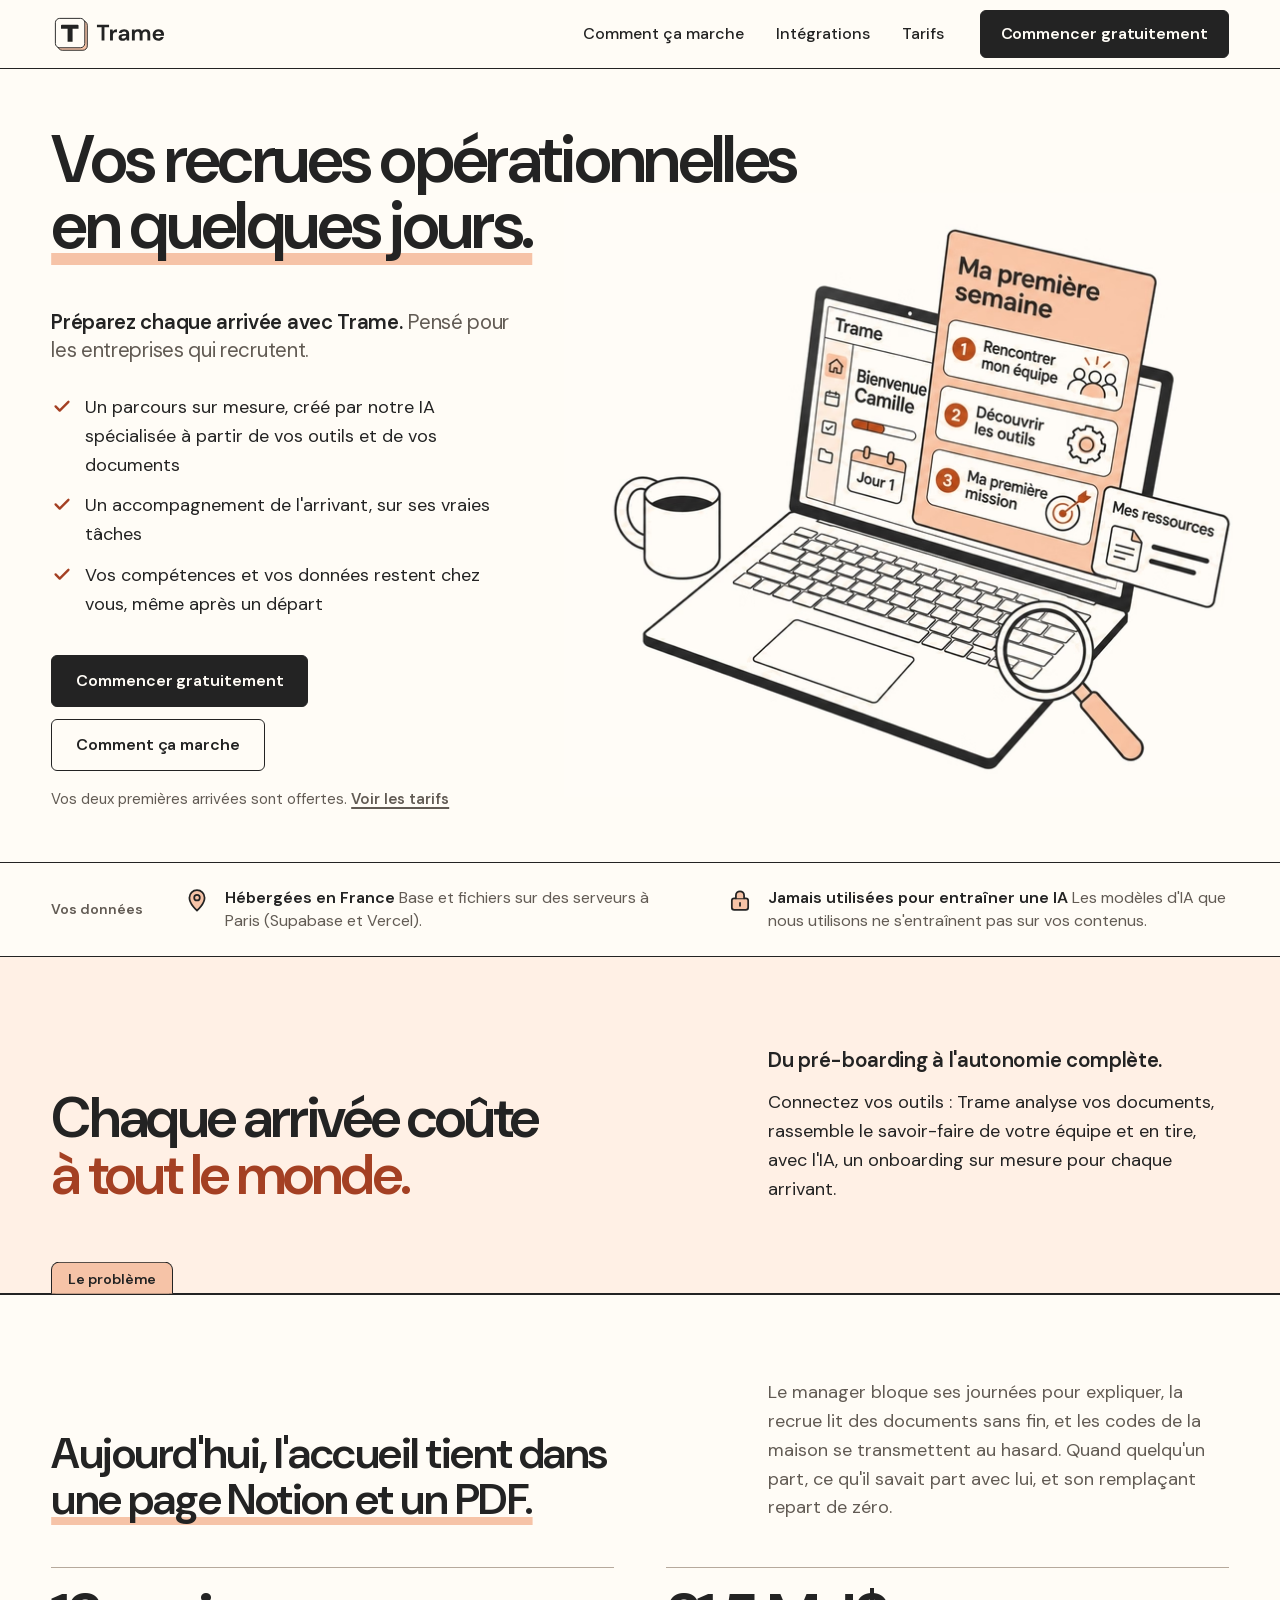
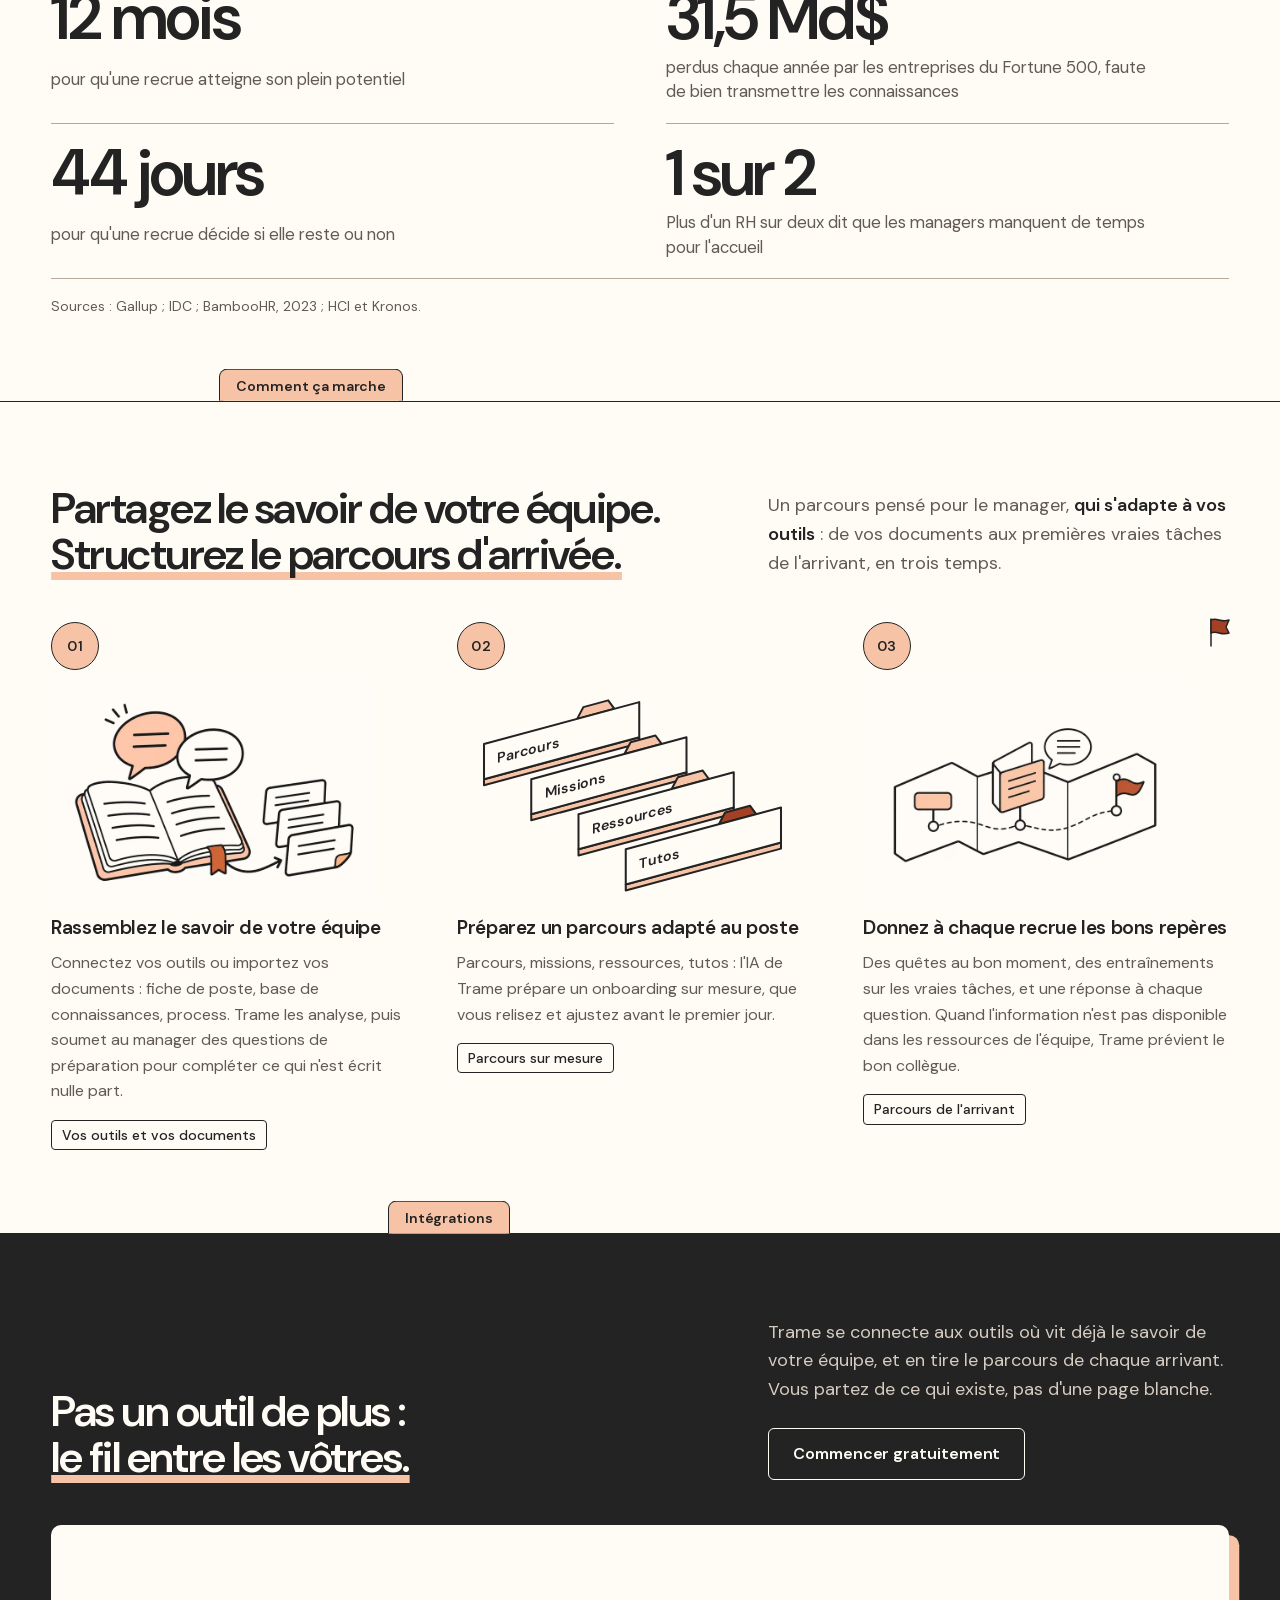
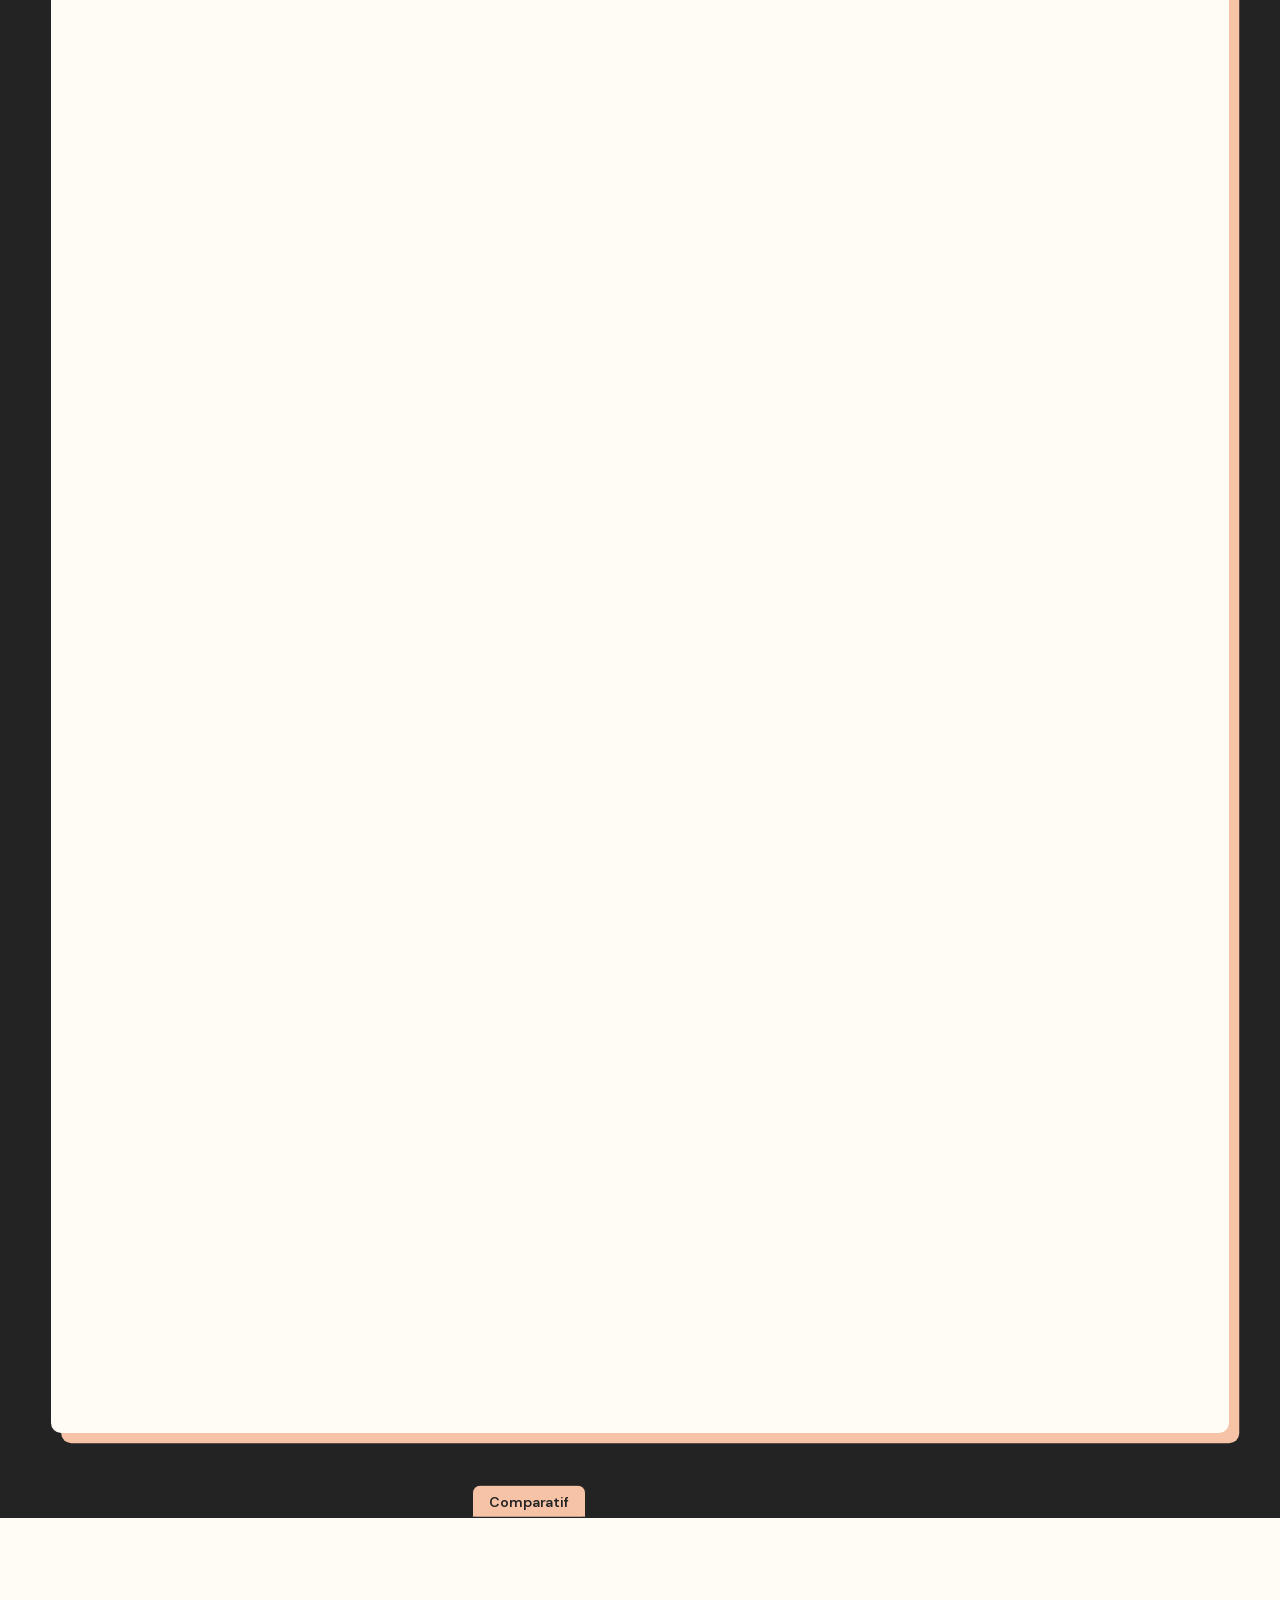
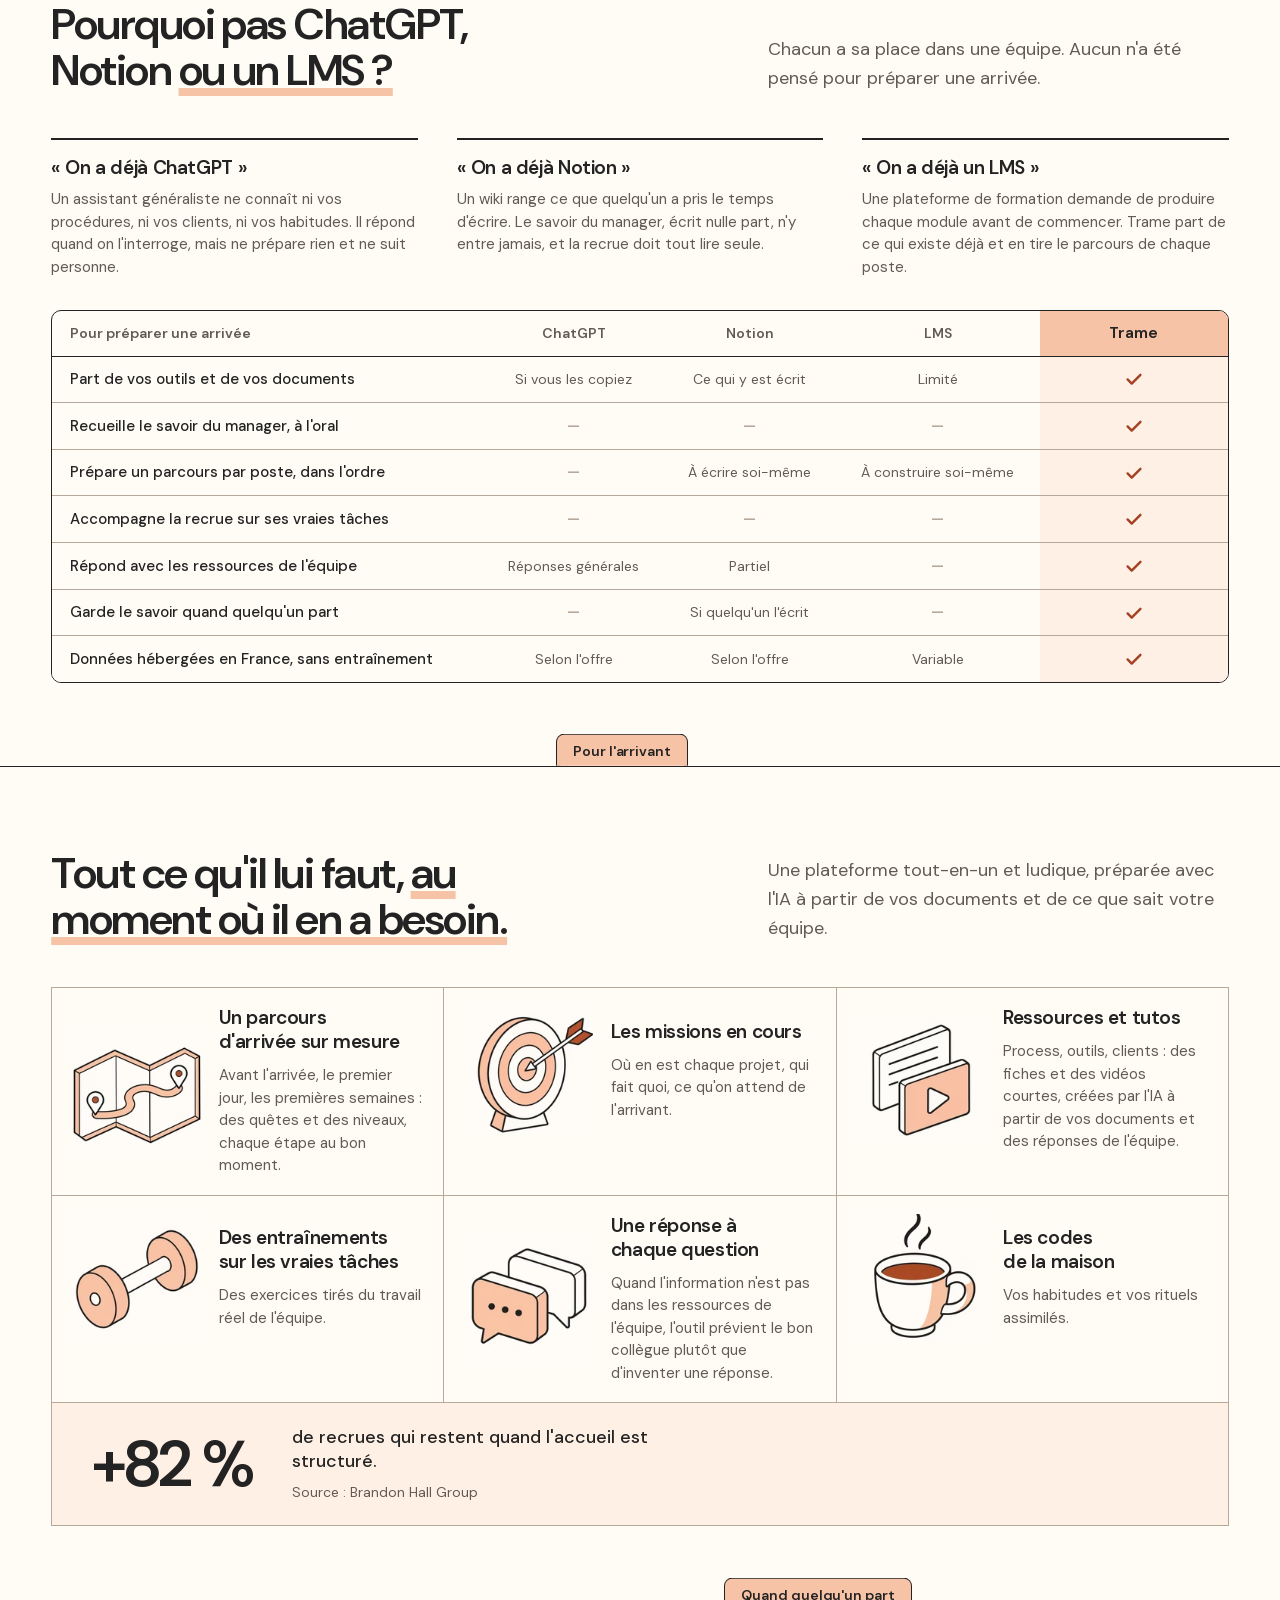
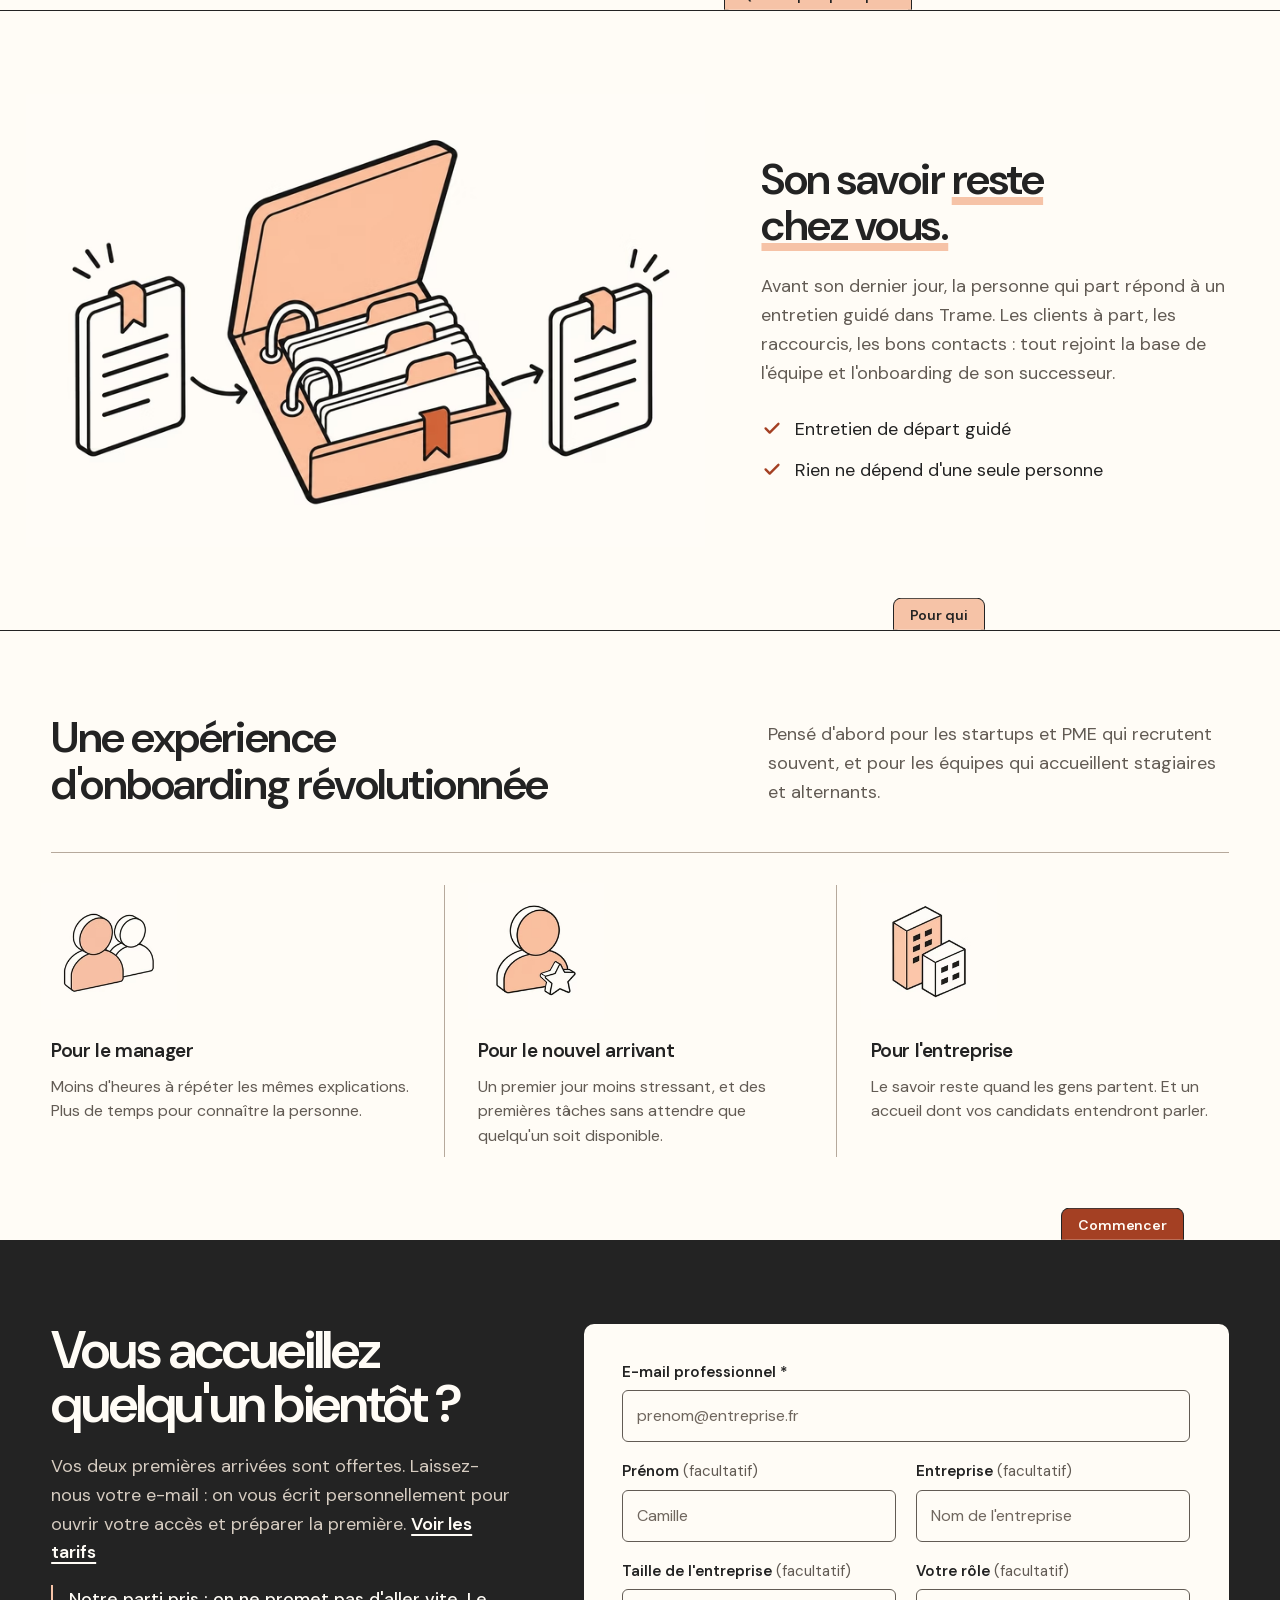
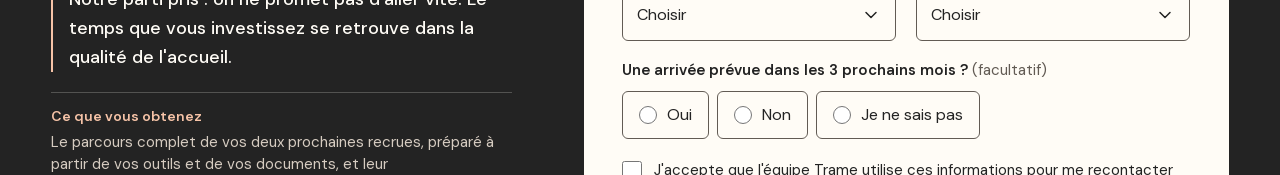
==== index.html @ e372cff5 "Vos données, comparatif et offre gratuite détaillée Inspiré de l'analyse de Weloom : bandeau « Vos d" ====
<!doctype html>
<html lang="fr">
<head>
<meta charset="utf-8">
<meta name="viewport" content="width=device-width, initial-scale=1, viewport-fit=cover">
<title>Trame · Préparez chaque arrivée</title>
<meta name="description" content="À partir de vos outils et de vos documents, Trame prépare avec l'IA un onboarding sur mesure pour chaque arrivant. Vos deux premières arrivées sont offertes.">
<meta property="og:title" content="Trame · Préparez chaque arrivée">
<meta property="og:description" content="À partir de vos outils et de vos documents, Trame prépare avec l'IA un onboarding sur mesure pour chaque arrivant. Vos deux premières arrivées sont offertes.">
<meta property="og:type" content="website">
<meta property="og:locale" content="fr_FR">
<meta name="theme-color" content="#FFFCF6">
<!-- Site en construction : non indexé. -->
<meta name="robots" content="noindex">
<link rel="icon" type="image/svg+xml" href="assets/logo/trame-symbole.svg">
<link rel="icon" type="image/png" sizes="32x32" href="assets/logo/favicon-32.png">
<link rel="preload" href="assets/fonts/dm-sans-normal-latin.woff2" as="font" type="font/woff2" crossorigin>
<link rel="preload" as="image" type="image/avif" href="assets/illustrations/hero-ma-premiere-semaine-1090.avif" imagesrcset="assets/illustrations/hero-ma-premiere-semaine-720.avif 720w, assets/illustrations/hero-ma-premiere-semaine-1090.avif 1090w" imagesizes="(min-width: 1100px) 700px, (min-width: 900px) 56vw, calc(100vw - 40px)" fetchpriority="high">
<link rel="stylesheet" href="site.css">
</head>
<body class="trame" id="top" data-page="accueil">

<a class="skip" href="#contenu">Aller au contenu</a>

<header class="masthead">
  <div class="wrap masthead__bar">
    <a class="logo" href="#top" aria-label="Trame, accueil"><img src="assets/logo/trame-signature.svg" width="122" height="40" alt=""></a>
    <button class="menu-btn" type="button" aria-expanded="false" aria-controls="nav">Menu <svg class="menu-btn__icon" viewBox="0 0 24 24" width="20" height="20" aria-hidden="true"><path d="M4 7h16M4 12h16M4 17h16"/></svg></button>
    <nav id="nav" class="nav" aria-label="Navigation principale">
      <a href="#comment" class="nav__link">Comment ça marche</a>
      <a href="#integrations" class="nav__link">Intégrations</a>
      <a href="tarifs.html" class="nav__link">Tarifs</a>
      <a href="#commencer" class="btn btn--sm" data-cta="nav">Commencer gratuitement</a>
    </nav>
  </div>
</header>

<main id="contenu" tabindex="-1">

  <section class="hero" aria-labelledby="hero-title">
    <div class="wrap hero__grid">
      <h1 id="hero-title">Vos recrues opérationnelles <mark>en quelques jours.</mark></h1>
      <div class="hero__text">
        <p class="hero__lead">Préparez chaque arrivée avec Trame. <span>Pensé pour les entreprises qui recrutent.</span></p>
        <ul class="ticks">
          <li><svg class="tick" viewBox="0 0 24 24" width="22" height="22" aria-hidden="true"><path d="M5 12.5l4.5 4.5L19 7.5"/></svg>Un parcours sur mesure, créé par notre IA spécialisée à partir de vos outils et de vos documents</li>
          <li><svg class="tick" viewBox="0 0 24 24" width="22" height="22" aria-hidden="true"><path d="M5 12.5l4.5 4.5L19 7.5"/></svg>Un accompagnement de l'arrivant, sur ses vraies tâches</li>
          <li><svg class="tick" viewBox="0 0 24 24" width="22" height="22" aria-hidden="true"><path d="M5 12.5l4.5 4.5L19 7.5"/></svg>Vos compétences et vos données restent chez vous, même après un départ</li>
        </ul>
        <div class="actions">
          <a href="#commencer" class="btn" data-cta="hero">Commencer gratuitement</a>
          <a href="#comment" class="btn btn--ghost">Comment ça marche</a>
        </div>
        <p class="hero__note">Vos deux premières arrivées sont offertes. <a href="tarifs.html">Voir les tarifs</a></p>
      </div>
      <figure class="hero__art">
        <picture>
          <source type="image/avif" srcset="assets/illustrations/hero-ma-premiere-semaine-720.avif 720w, assets/illustrations/hero-ma-premiere-semaine-1090.avif 1090w" sizes="(min-width: 1100px) 700px, (min-width: 900px) 56vw, calc(100vw - 40px)">
          <img src="assets/illustrations/hero-ma-premiere-semaine-1090.jpg" width="1090" height="920" fetchpriority="high" decoding="async" alt="Un ordinateur portable ouvert sur l'espace Trame d'une recrue : la liste « Ma première semaine » (rencontrer mon équipe, découvrir les outils, ma première mission) et un panneau « Mes ressources ».">
        </picture>
        <svg class="hero-steam" viewBox="0 0 1090 920" aria-hidden="true" focusable="false"><path pathLength="100" d="M156 426C141 404 171 386 156 372S141 334 156 318"/><path pathLength="100" d="M182 422C165 396 199 372 182 356S165 310 182 290"/><path pathLength="100" d="M208 426C193 405 223 387 208 374S193 338 208 322"/></svg>
      </figure>
    </div>
  </section>

  <aside class="trust" aria-label="Vos données">
    <div class="wrap trust__bar">
      <p class="trust__label">Vos données</p>
      <ul class="trust__list">
        <li class="trust__item"><svg class="trust__icon" viewBox="0 0 24 24" width="28" height="28" aria-hidden="true"><path d="M12 21s-6.5-5.6-6.5-11a6.5 6.5 0 0 1 13 0c0 5.4-6.5 11-6.5 11z"/><circle cx="12" cy="10" r="2.4"/></svg><p><b>Hébergées en France</b> <span>Base et fichiers sur des serveurs à Paris (Supabase et Vercel).</span></p></li>
        <li class="trust__item"><svg class="trust__icon" viewBox="0 0 24 24" width="28" height="28" aria-hidden="true"><rect x="5" y="10.5" width="14" height="10" rx="2"/><path d="M8.5 10.5V8a3.5 3.5 0 0 1 7 0v2.5"/><path d="M12 14.5v2.5"/></svg><p><b>Jamais utilisées pour entraîner une IA</b> <span>Les modèles d'IA que nous utilisons ne s'entraînent pas sur vos contenus.</span></p></li>
      </ul>
    </div>
  </aside>

  <section class="intro">
    <div class="wrap intro__grid">
      <p class="intro__statement">Chaque arrivée coûte <span>à tout le monde.</span></p>
      <div class="intro__body">
        <p class="intro__lead">Du pré-boarding à l'autonomie complète.</p>
        <p>Connectez vos outils : Trame analyse vos documents, rassemble le savoir-faire de votre équipe et en tire, avec l'IA, un onboarding sur mesure pour chaque arrivant.</p>
      </div>
    </div>
  </section>

  <section id="probleme" class="section" aria-labelledby="probleme-title" tabindex="-1">
    <div class="wrap">
      <p class="tab" style="--tab-i:0">Le problème</p>
      <div class="lede">
        <h2 id="probleme-title">Aujourd'hui, l'accueil tient dans <mark>une page Notion et un PDF.</mark></h2>
        <p>Le manager bloque ses journées pour expliquer, la recrue lit des documents sans fin, et les codes de la maison se transmettent au hasard. Quand quelqu'un part, ce qu'il savait part avec lui, et son remplaçant repart de zéro.</p>
      </div>
      <dl class="ledger">
        <div class="ledger__row"><dt>12 mois</dt><dd>pour qu'une recrue atteigne son plein potentiel</dd></div>
        <div class="ledger__row"><dt>31,5 Md$</dt><dd>perdus chaque année par les entreprises du Fortune 500, faute de bien transmettre les connaissances</dd></div>
        <div class="ledger__row"><dt>44 jours</dt><dd>pour qu'une recrue décide si elle reste ou non</dd></div>
        <div class="ledger__row"><dt>1 sur 2</dt><dd>Plus d'un RH sur deux dit que les managers manquent de temps pour l'accueil</dd></div>
      </dl>
      <p class="sources">Sources : Gallup ; IDC ; BambooHR, 2023 ; HCI et Kronos.</p>
    </div>
  </section>

  <section id="comment" class="section" aria-labelledby="comment-title" tabindex="-1">
    <div class="wrap">
      <p class="tab" style="--tab-i:1">Comment ça marche</p>
      <div class="lede">
        <h2 id="comment-title">Partagez le savoir de votre équipe. <mark>Structurez le parcours d'arrivée.</mark></h2>
        <p>Un parcours pensé pour le manager, <strong>qui s'adapte à vos outils</strong> : de vos documents aux premières vraies tâches de l'arrivant, en trois temps.</p>
      </div>
      <div class="weave">
        <svg class="weave__thread" viewBox="0 0 1200 40" preserveAspectRatio="none" aria-hidden="true"><path d="M0 20C133 2 267 2 400 20S667 38 800 20S1067 2 1172 20"/></svg>
        <svg class="weave__flag" viewBox="0 0 28 32" width="28" height="32" aria-hidden="true"><path class="weave__pole" d="M4 30V3"/><path class="weave__cloth" d="M4 4c6-3 10 3 18 0l-3 7 3 6c-8 3-12-3-18 0z"/></svg>
        <ol class="steps">
          <li class="step">
            <p class="step__node">01</p>
            <figure class="step__art art">
              <picture>
                <source type="image/avif" srcset="assets/illustrations/02-recueillir-768.avif 768w, assets/illustrations/02-recueillir-1152.avif 1152w" sizes="(min-width: 1024px) 380px, (min-width: 640px) 60vw, calc(100vw - 96px)">
                <img src="assets/illustrations/02-recueillir-1152.jpg" width="1536" height="1024" loading="lazy" decoding="async" alt="Un échange avec le manager est structuré en fiches.">
              </picture>
            </figure>
            <h3>Rassemblez le savoir de votre équipe</h3>
            <p>Connectez vos outils ou importez vos documents : fiche de poste, base de connaissances, process. Trame les analyse, puis soumet au manager des questions de préparation pour compléter ce qui n'est écrit nulle part.</p>
            <p class="tag">Vos outils et vos documents</p>
          </li>
          <li class="step">
            <p class="step__node">02</p>
            <svg class="step__art sketch" viewBox="0 0 480 320" aria-hidden="true" focusable="false">
      <polygon class="sk-tab" points="178.0,48.7 187.2,31.3 224.0,21.3 233.2,33.8" fill="#F6C3A7"/>
      <polygon class="sk-edge" points="40,138 270,75.9 270,84.9 40,147"/>
      <polygon class="sk-face" points="40,86 270,23.9 270,75.9 40,138"/>
      <text x="60" y="130.8" transform="matrix(1 -0.27 0 1 0 0)">Parcours</text>
      <polygon class="sk-tab" points="248.0,100.7 257.2,83.3 294.0,73.3 303.2,85.8" fill="#F6C3A7"/>
      <polygon class="sk-edge" points="110,190 340,127.9 340,136.9 110,199"/>
      <polygon class="sk-face" points="110,138 340,75.9 340,127.9 110,190"/>
      <text x="130" y="201.7" transform="matrix(1 -0.27 0 1 0 0)">Missions</text>
      <polygon class="sk-tab" points="318.0,152.7 327.2,135.3 364.0,125.3 373.2,137.8" fill="#F6C3A7"/>
      <polygon class="sk-edge" points="180,242 410,179.9 410,188.9 180,251"/>
      <polygon class="sk-face" points="180,190 410,127.9 410,179.9 180,242"/>
      <text x="200" y="272.6" transform="matrix(1 -0.27 0 1 0 0)">Ressources</text>
      <polygon class="sk-tab" points="388.0,204.7 397.2,187.3 434.0,177.3 443.2,189.8" fill="#A44023"/>
      <polygon class="sk-edge" points="250,294 480,231.9 480,240.9 250,303"/>
      <polygon class="sk-face" points="250,242 480,179.9 480,231.9 250,294"/>
      <text x="270" y="343.5" transform="matrix(1 -0.27 0 1 0 0)">Tutos</text>
            </svg>
            <h3>Préparez un parcours adapté au poste</h3>
            <p>Parcours, missions, ressources, tutos : l'IA de Trame prépare un onboarding sur mesure, que vous relisez et ajustez avant le premier jour.</p>
            <p class="tag">Parcours sur mesure</p>
          </li>
          <li class="step">
            <p class="step__node">03</p>
            <figure class="step__art art">
              <picture>
                <source type="image/avif" srcset="assets/illustrations/03-accompagner-768.avif 768w, assets/illustrations/03-accompagner-1152.avif 1152w" sizes="(min-width: 1024px) 380px, (min-width: 640px) 60vw, calc(100vw - 96px)">
                <img src="assets/illustrations/03-accompagner-1152.jpg" width="1536" height="1024" loading="lazy" decoding="async" alt="Une ressource et une aide accompagnent les étapes de la recrue.">
              </picture>
            </figure>
            <h3>Donnez à chaque recrue les bons repères</h3>
            <p>Des quêtes au bon moment, des entraînements sur les vraies tâches, et une réponse à chaque question. Quand l'information n'est pas disponible dans les ressources de l'équipe, Trame prévient le bon collègue.</p>
            <p class="tag">Parcours de l'arrivant</p>
          </li>
        </ol>
      </div>
    </div>
  </section>

  <section id="integrations" class="section section--ink" aria-labelledby="integrations-title" tabindex="-1">
    <div class="wrap">
      <p class="tab" style="--tab-i:2">Intégrations</p>
      <div class="lede lede--ink">
        <h2 id="integrations-title">Pas un outil de plus : <mark>le fil entre les vôtres.</mark></h2>
        <div class="lede__side">
          <p>Trame se connecte aux outils où vit déjà le savoir de votre équipe, et en tire le parcours de chaque arrivant. Vous partez de ce qui existe, pas d'une page blanche.</p>
          <a href="#commencer" class="btn btn--on-ink" data-cta="integrations">Commencer gratuitement</a>
        </div>
      </div>
      <figure class="board">
        <div class="board__sheet">
          <picture>
            <source media="(max-width: 899px)" type="image/avif" srcset="assets/illustrations/trame-connect-portrait-560.avif 560w, assets/illustrations/trame-connect-portrait-800.avif 800w" sizes="min(440px, calc(100vw - 2 * clamp(20px, 4vw, 56px) - 24px))" width="1180" height="1528">
            <source media="(max-width: 899px)" type="image/jpeg" srcset="assets/illustrations/trame-connect-portrait-800.jpg" width="1180" height="1528">
            <source type="image/avif" srcset="assets/illustrations/trame-connect-large-1100.avif 1100w, assets/illustrations/trame-connect-large-1600.avif 1600w, assets/illustrations/trame-connect-large-2196.avif 2196w" sizes="(min-width: 1320px) 1176px, calc(100vw - 2 * clamp(20px, 4vw, 56px) - 64px)">
            <img src="assets/illustrations/trame-connect-large-1600.jpg" width="2196" height="604" loading="lazy" decoding="async" alt="Le symbole Trame relié à des outils courants : Slack, Teams, Notion, Drive, Asana, Zapier, Figma, Miro, HubSpot, Salesforce, GitHub et Jira.">
          </picture>
        </div>
      </figure>
    </div>
  </section>

  <section id="comparatif" class="section" aria-labelledby="comparatif-title" tabindex="-1">
    <div class="wrap">
      <p class="tab" style="--tab-i:2.5">Comparatif</p>
      <div class="lede">
        <h2 id="comparatif-title">Pourquoi pas ChatGPT, Notion <mark>ou un LMS ?</mark></h2>
        <p>Chacun a sa place dans une équipe. Aucun n'a été pensé pour préparer une arrivée.</p>
      </div>
      <div class="objections">
        <article class="objection"><h3>« On a déjà ChatGPT »</h3><p>Un assistant généraliste ne connaît ni vos procédures, ni vos clients, ni vos habitudes. Il répond quand on l'interroge, mais ne prépare rien et ne suit personne.</p></article>
        <article class="objection"><h3>« On a déjà Notion »</h3><p>Un wiki range ce que quelqu'un a pris le temps d'écrire. Le savoir du manager, écrit nulle part, n'y entre jamais, et la recrue doit tout lire seule.</p></article>
        <article class="objection"><h3>« On a déjà un LMS »</h3><p>Une plateforme de formation demande de produire chaque module avant de commencer. Trame part de ce qui existe déjà et en tire le parcours de chaque poste.</p></article>
      </div>
      <div class="compare" role="region" aria-labelledby="compare-cap" tabindex="0">
        <table class="compare__table">
          <caption id="compare-cap" class="visually-hidden">Ce que font ChatGPT, Notion, un LMS et Trame pour préparer une arrivée</caption>
          <thead><tr><th scope="col">Pour préparer une arrivée</th><th scope="col">ChatGPT</th><th scope="col">Notion</th><th scope="col">LMS</th><th scope="col" class="compare__us">Trame</th></tr></thead>
          <tbody>
            <tr><th scope="row">Part de vos outils et de vos documents</th><td><span class="compare__part">Si vous les copiez</span></td><td><span class="compare__part">Ce qui y est écrit</span></td><td><span class="compare__part">Limité</span></td><td class="compare__us"><svg class="compare__yes" viewBox="0 0 24 24" width="22" height="22" role="img" aria-label="Oui"><path d="M5 12.5l4.5 4.5L19 7.5"/></svg></td></tr>
            <tr><th scope="row">Recueille le savoir du manager, à l'oral</th><td><span class="compare__no"><span aria-hidden="true">—</span><span class="visually-hidden">Non</span></span></td><td><span class="compare__no"><span aria-hidden="true">—</span><span class="visually-hidden">Non</span></span></td><td><span class="compare__no"><span aria-hidden="true">—</span><span class="visually-hidden">Non</span></span></td><td class="compare__us"><svg class="compare__yes" viewBox="0 0 24 24" width="22" height="22" role="img" aria-label="Oui"><path d="M5 12.5l4.5 4.5L19 7.5"/></svg></td></tr>
            <tr><th scope="row">Prépare un parcours par poste, dans l'ordre</th><td><span class="compare__no"><span aria-hidden="true">—</span><span class="visually-hidden">Non</span></span></td><td><span class="compare__part">À écrire soi-même</span></td><td><span class="compare__part">À construire soi-même</span></td><td class="compare__us"><svg class="compare__yes" viewBox="0 0 24 24" width="22" height="22" role="img" aria-label="Oui"><path d="M5 12.5l4.5 4.5L19 7.5"/></svg></td></tr>
            <tr><th scope="row">Accompagne la recrue sur ses vraies tâches</th><td><span class="compare__no"><span aria-hidden="true">—</span><span class="visually-hidden">Non</span></span></td><td><span class="compare__no"><span aria-hidden="true">—</span><span class="visually-hidden">Non</span></span></td><td><span class="compare__no"><span aria-hidden="true">—</span><span class="visually-hidden">Non</span></span></td><td class="compare__us"><svg class="compare__yes" viewBox="0 0 24 24" width="22" height="22" role="img" aria-label="Oui"><path d="M5 12.5l4.5 4.5L19 7.5"/></svg></td></tr>
            <tr><th scope="row">Répond avec les ressources de l'équipe</th><td><span class="compare__part">Réponses générales</span></td><td><span class="compare__part">Partiel</span></td><td><span class="compare__no"><span aria-hidden="true">—</span><span class="visually-hidden">Non</span></span></td><td class="compare__us"><svg class="compare__yes" viewBox="0 0 24 24" width="22" height="22" role="img" aria-label="Oui"><path d="M5 12.5l4.5 4.5L19 7.5"/></svg></td></tr>
            <tr><th scope="row">Garde le savoir quand quelqu'un part</th><td><span class="compare__no"><span aria-hidden="true">—</span><span class="visually-hidden">Non</span></span></td><td><span class="compare__part">Si quelqu'un l'écrit</span></td><td><span class="compare__no"><span aria-hidden="true">—</span><span class="visually-hidden">Non</span></span></td><td class="compare__us"><svg class="compare__yes" viewBox="0 0 24 24" width="22" height="22" role="img" aria-label="Oui"><path d="M5 12.5l4.5 4.5L19 7.5"/></svg></td></tr>
            <tr><th scope="row">Données hébergées en France, sans entraînement</th><td><span class="compare__part">Selon l'offre</span></td><td><span class="compare__part">Selon l'offre</span></td><td><span class="compare__part">Variable</span></td><td class="compare__us"><svg class="compare__yes" viewBox="0 0 24 24" width="22" height="22" role="img" aria-label="Oui"><path d="M5 12.5l4.5 4.5L19 7.5"/></svg></td></tr>
          </tbody>
        </table>
      </div>
    </div>
  </section>

  <section id="recrue" class="section" aria-labelledby="recrue-title" tabindex="-1">
    <div class="wrap">
      <p class="tab" style="--tab-i:3">Pour l'arrivant</p>
      <div class="lede">
        <h2 id="recrue-title">Tout ce qu'il lui faut, <mark>au moment où il en a besoin.</mark></h2>
        <p>Une plateforme tout-en-un et ludique, préparée avec l'IA à partir de vos documents et de ce que sait votre équipe.</p>
      </div>
      <div class="loom">
        <article class="loom__cell">
          <picture class="picto"><source type="image/avif" srcset="assets/pictogrammes/picto-parcours-240.avif 240w, assets/pictogrammes/picto-parcours-400.avif 400w" sizes="112px"><img src="assets/pictogrammes/picto-parcours-400.jpg" width="400" height="400" loading="lazy" decoding="async" alt=""></picture>
          <h3>Un parcours d'arrivée sur mesure</h3>
          <p>Avant l'arrivée, le premier jour, les premières semaines : des quêtes et des niveaux, chaque étape au bon moment.</p>
        </article>
        <article class="loom__cell">
          <picture class="picto"><source type="image/avif" srcset="assets/pictogrammes/picto-missions-240.avif 240w, assets/pictogrammes/picto-missions-400.avif 400w" sizes="112px"><img src="assets/pictogrammes/picto-missions-400.jpg" width="400" height="400" loading="lazy" decoding="async" alt=""></picture>
          <h3>Les missions en cours</h3>
          <p>Où en est chaque projet, qui fait quoi, ce qu'on attend de l'arrivant.</p>
        </article>
        <article class="loom__cell">
          <picture class="picto"><source type="image/avif" srcset="assets/pictogrammes/picto-ressources-240.avif 240w, assets/pictogrammes/picto-ressources-400.avif 400w" sizes="112px"><img src="assets/pictogrammes/picto-ressources-400.jpg" width="400" height="400" loading="lazy" decoding="async" alt=""></picture>
          <h3>Ressources et tutos</h3>
          <p>Process, outils, clients : des fiches et des vidéos courtes, créées par l'IA à partir de vos documents et des réponses de l'équipe.</p>
        </article>
        <article class="loom__cell">
          <picture class="picto"><source type="image/avif" srcset="assets/pictogrammes/picto-entrainements-240.avif 240w, assets/pictogrammes/picto-entrainements-400.avif 400w" sizes="112px"><img src="assets/pictogrammes/picto-entrainements-400.jpg" width="400" height="400" loading="lazy" decoding="async" alt=""></picture>
          <h3>Des entraînements sur les vraies tâches</h3>
          <p>Des exercices tirés du travail réel de l'équipe.</p>
        </article>
        <article class="loom__cell">
          <picture class="picto"><source type="image/avif" srcset="assets/pictogrammes/picto-reponse-240.avif 240w, assets/pictogrammes/picto-reponse-400.avif 400w" sizes="112px"><img src="assets/pictogrammes/picto-reponse-400.jpg" width="400" height="400" loading="lazy" decoding="async" alt=""></picture>
          <h3>Une réponse à chaque question</h3>
          <p>Quand l'information n'est pas dans les ressources de l'équipe, l'outil prévient le bon collègue plutôt que d'inventer une réponse.</p>
        </article>
        <article class="loom__cell">
          <picture class="picto"><source type="image/avif" srcset="assets/pictogrammes/picto-codes-240.avif 240w, assets/pictogrammes/picto-codes-400.avif 400w" sizes="112px"><img src="assets/pictogrammes/picto-codes-400.jpg" width="400" height="400" loading="lazy" decoding="async" alt=""></picture>
          <h3>Les codes de la maison</h3>
          <p>Vos habitudes et vos rituels assimilés.</p>
        </article>
        <p class="proof"><span class="proof__value">+82 %</span> <span class="proof__label">de recrues qui restent quand l'accueil est structuré.</span> <span class="proof__source">Source : Brandon Hall Group</span></p>
      </div>
    </div>
  </section>

  <section id="savoir" class="section" aria-labelledby="savoir-title" tabindex="-1">
    <div class="wrap">
      <p class="tab" style="--tab-i:4">Quand quelqu'un part</p>
      <div class="handover">
        <figure class="handover__art art">
          <picture>
            <source type="image/avif" srcset="assets/illustrations/04-transmettre-768.avif 768w, assets/illustrations/04-transmettre-1152.avif 1152w, assets/illustrations/04-transmettre-1536.avif 1536w" sizes="(min-width: 1100px) 640px, (min-width: 900px) 52vw, 100vw">
            <img src="assets/illustrations/04-transmettre-1152.jpg" width="1536" height="1024" loading="lazy" decoding="async" alt="Le savoir est conservé dans une base partagée et transmis à la personne suivante.">
          </picture>
        </figure>
        <div class="handover__text">
          <h2 id="savoir-title">Son savoir <mark>reste chez vous.</mark></h2>
          <p>Avant son dernier jour, la personne qui part répond à un entretien guidé dans Trame. Les clients à part, les raccourcis, les bons contacts : tout rejoint la base de l'équipe et l'onboarding de son successeur.</p>
          <ul class="ticks ticks--compact">
            <li><svg class="tick" viewBox="0 0 24 24" width="22" height="22" aria-hidden="true"><path d="M5 12.5l4.5 4.5L19 7.5"/></svg>Entretien de départ guidé</li>
            <li><svg class="tick" viewBox="0 0 24 24" width="22" height="22" aria-hidden="true"><path d="M5 12.5l4.5 4.5L19 7.5"/></svg>Rien ne dépend d'une seule personne</li>
          </ul>
        </div>
      </div>
    </div>
  </section>

  <section id="pour-qui" class="section" aria-labelledby="pour-qui-title" tabindex="-1">
    <div class="wrap">
      <p class="tab" style="--tab-i:5">Pour qui</p>
      <div class="lede">
        <h2 id="pour-qui-title">Une expérience d'onboarding révolutionnée</h2>
        <p>Pensé d'abord pour les startups et PME qui recrutent souvent, et pour les équipes qui accueillent stagiaires et alternants.</p>
      </div>
      <div class="audiences">
        <article class="audience">
          <picture class="picto picto--lg"><source type="image/avif" srcset="assets/pictogrammes/picto-manager-240.avif 240w, assets/pictogrammes/picto-manager-400.avif 400w" sizes="136px"><img src="assets/pictogrammes/picto-manager-400.jpg" width="400" height="400" loading="lazy" decoding="async" alt=""></picture>
          <h3>Pour le manager</h3>
          <p>Moins d'heures à répéter les mêmes explications. Plus de temps pour connaître la personne.</p>
        </article>
        <article class="audience">
          <picture class="picto picto--lg"><source type="image/avif" srcset="assets/pictogrammes/picto-arrivant-240.avif 240w, assets/pictogrammes/picto-arrivant-400.avif 400w" sizes="136px"><img src="assets/pictogrammes/picto-arrivant-400.jpg" width="400" height="400" loading="lazy" decoding="async" alt=""></picture>
          <h3>Pour le nouvel arrivant</h3>
          <p>Un premier jour moins stressant, et des premières tâches sans attendre que quelqu'un soit disponible.</p>
        </article>
        <article class="audience">
          <picture class="picto picto--lg"><source type="image/avif" srcset="assets/pictogrammes/picto-entreprise-240.avif 240w, assets/pictogrammes/picto-entreprise-400.avif 400w" sizes="136px"><img src="assets/pictogrammes/picto-entreprise-400.jpg" width="400" height="400" loading="lazy" decoding="async" alt=""></picture>
          <h3>Pour l'entreprise</h3>
          <p>Le savoir reste quand les gens partent. Et un accueil dont vos candidats entendront parler.</p>
        </article>
      </div>
    </div>
  </section>

  <section id="commencer" class="section section--ink" aria-labelledby="beta-title" tabindex="-1">
    <div class="wrap">
      <p class="tab tab--last" style="--tab-i:6">Commencer</p>
      <div class="beta">
        <div class="beta__intro">
          <h2 id="beta-title">Vous accueillez quelqu'un bientôt ?</h2>
          <p>Vos deux premières arrivées sont offertes. Laissez-nous votre e-mail : on vous écrit personnellement pour ouvrir votre accès et préparer la première. <a href="tarifs.html">Voir les tarifs</a></p>
          <p class="offer__stance">Notre parti pris : on ne promet pas d'aller vite. Le temps que vous investissez se retrouve dans la qualité de l'accueil.</p>
          <dl class="offer">
            <div><dt>Ce que vous obtenez</dt><dd>Le parcours complet de vos deux prochaines recrues, préparé à partir de vos outils et de vos documents, et leur accompagnement sur leurs vraies tâches.</dd></div>
            <div><dt>Ce que nous vous demandons</dt><dd>Autant de documents que possible : fiches de poste, procédures, livret d'accueil, présentations. Et deux échanges de 30 minutes avec le manager, au lancement puis au bilan.</dd></div>
            <div><dt>Pour qui</dt><dd>Les entreprises qui recrutent, avec une arrivée prévue dans les prochains mois.</dd></div>
          </dl>
        </div>
        <div class="sheet">
          <form id="beta-form" class="form" novalidate>
            <div class="field field--full">
              <label for="email">E-mail professionnel <span aria-hidden="true">*</span></label>
              <input id="email" name="email" type="email" required autocomplete="email" placeholder="prenom@entreprise.fr" aria-describedby="email-err">
              <p id="email-err" class="field__err"></p>
            </div>
            <div class="field">
              <label for="prenom">Prénom <span class="opt">(facultatif)</span></label>
              <input id="prenom" name="prenom" type="text" autocomplete="given-name" placeholder="Camille">
            </div>
            <div class="field">
              <label for="entreprise">Entreprise <span class="opt">(facultatif)</span></label>
              <input id="entreprise" name="entreprise" type="text" autocomplete="organization" placeholder="Nom de l'entreprise">
            </div>
            <div class="field">
              <label for="taille">Taille de l'entreprise <span class="opt">(facultatif)</span></label>
              <select id="taille" name="taille">
                <option value="">Choisir</option>
                <option>1 à 10 personnes</option>
                <option>11 à 50 personnes</option>
                <option>51 à 250 personnes</option>
                <option>251 à 1 000 personnes</option>
                <option>Plus de 1 000 personnes</option>
              </select>
            </div>
            <div class="field">
              <label for="role">Votre rôle <span class="opt">(facultatif)</span></label>
              <select id="role" name="role">
                <option value="">Choisir</option>
                <option>Manager</option>
                <option>RH</option>
                <option>Dirigeant ou dirigeante</option>
                <option>Autre</option>
              </select>
            </div>
            <fieldset class="field field--full choices">
              <legend>Une arrivée prévue dans les 3 prochains mois ? <span class="opt">(facultatif)</span></legend>
              <div class="choices__row">
                <label class="choice"><input type="radio" name="arrivee" value="Oui" id="arrivee-0"><span>Oui</span></label>
                <label class="choice"><input type="radio" name="arrivee" value="Non" id="arrivee-1"><span>Non</span></label>
                <label class="choice"><input type="radio" name="arrivee" value="Je ne sais pas" id="arrivee-2"><span>Je ne sais pas</span></label>
              </div>
            </fieldset>
            <input class="honeypot" type="text" name="_gotcha" tabindex="-1" autocomplete="off" aria-hidden="true">
            <label class="consent field--full" for="consent">
              <input id="consent" name="consentement" type="checkbox" required value="oui" aria-describedby="consent-err">
              <span>J'accepte que l'équipe Trame utilise ces informations pour me recontacter au sujet de Trame. Je peux retirer mon accord à tout moment. <a href="#confidentialite" class="open-legal">Politique de confidentialité</a></span>
            </label>
            <p id="consent-err" class="field__err field--full"></p>
            <div class="form__submit field--full">
              <button type="submit" id="submit-btn" class="btn btn--block">Commencer gratuitement</button>
              <p id="form-msg" class="form__msg" role="status" aria-live="polite"></p>
            </div>
          </form>
          <div id="form-ok" class="form-ok" hidden tabindex="-1">
            <p class="form-ok__title">C'est noté, merci !</p>
            <p>On vous écrit personnellement à <b id="ok-mail"></b> pour en parler.</p>
          </div>
        </div>
      </div>
    </div>
  </section>

</main>

<footer class="colophon">
  <div class="wrap">
    <div class="colophon__top">
      <div class="colophon__brand">
        <a class="logo logo--lg" href="#top" aria-label="Trame, accueil"><img src="assets/logo/trame-signature.svg" width="171" height="56" alt=""></a>
        <p>La plateforme qui prépare chaque arrivée : des recrues opérationnelles en quelques jours, et un savoir qui reste dans l'équipe.</p>
      </div>
      <nav class="colophon__nav" aria-label="Pages du site">
        <p class="colophon__label">Trame</p>
        <a href="#comment">Comment ça marche</a>
        <a href="tarifs.html">Tarifs</a>
      </nav>
      <div class="colophon__contact">
        <p class="colophon__label">Contact</p>
        <p class="sel">contact@votre-domaine.fr</p>
        <a href="#commencer" class="btn btn--ghost" data-cta="footer">Commencer gratuitement</a>
      </div>
    </div>

    <details id="mentions" class="legal">
      <summary>Mentions légales <svg class="legal__chev" viewBox="0 0 24 24" width="24" height="24" aria-hidden="true"><path d="M6 9l6 6 6-6"/></svg></summary>
      <div class="legal__body">
        <h3>Éditeur du site</h3>
        <p>L'équipe Trame, projet en cours de création, sans société immatriculée à ce jour. [IDENTITÉ DE L'ÉDITEUR À COMPLÉTER]<br>Adresse : [ADRESSE POSTALE À COMPLÉTER]<br>Contact : <span class="sel">contact@votre-domaine.fr</span></p>
        <h3>Directeur de la publication</h3>
        <p>[NOM DU DIRECTEUR DE LA PUBLICATION]</p>
        <h3>Hébergeur</h3>
        <p>[NOM DE L'HÉBERGEUR], [ADRESSE], [TÉLÉPHONE]. Par exemple, si vous utilisez Netlify : Netlify, Inc., 512 2nd Street, Suite 200, San Francisco, CA 94107, États-Unis.</p>
        <h3>Propriété intellectuelle</h3>
        <p>Les textes, le logotype et les illustrations de ce site appartiennent à leurs auteurs. Toute reproduction sans autorisation est interdite.</p>
      </div>
    </details>

    <details id="confidentialite" class="legal">
      <summary>Politique de confidentialité <svg class="legal__chev" viewBox="0 0 24 24" width="24" height="24" aria-hidden="true"><path d="M6 9l6 6 6-6"/></svg></summary>
      <div class="legal__body">
        <p>Dernière mise à jour : [DATE].</p>
        <h3>Qui traite vos données</h3>
        <p>L'équipe Trame. [IDENTITÉ DU RESPONSABLE DU TRAITEMENT À COMPLÉTER] Pour toute question : <span class="sel">contact@votre-domaine.fr</span></p>
        <h3>Ce que nous collectons</h3>
        <p>Via le formulaire d'inscription : votre e-mail professionnel et, si vous les renseignez, votre prénom, votre entreprise, sa taille, votre rôle et votre réponse sur une arrivée prochaine. Nous ne déposons aucun cookie publicitaire.</p>
        <h3>Pourquoi</h3>
        <p>Pour vous recontacter au sujet de Trame, et pour comprendre quelles équipes sont intéressées, de façon agrégée.</p>
        <h3>Sur quelle base</h3>
        <p>Votre consentement, donné en cochant la case du formulaire. Vous pouvez le retirer à tout moment, sans justification.</p>
        <h3>Qui y a accès</h3>
        <p>Uniquement l'équipe Trame. Les réponses transitent par notre outil de formulaire, [Formspree], et notre hébergeur, qui agissent comme sous-traitants. Nous ne vendons ni ne louons vos données.</p>
        <h3>Transferts hors de l'Union européenne</h3>
        <p>[Formspree] et [l'hébergeur] sont établis aux États-Unis. Ces transferts sont encadrés par [le Data Privacy Framework ou les clauses contractuelles types de la Commission européenne : À VÉRIFIER pour chaque prestataire].</p>
        <h3>Combien de temps</h3>
        <p>Trois ans après notre dernier échange, puis vos données sont supprimées.</p>
        <h3>Vos droits</h3>
        <p>Vous pouvez accéder à vos données, les rectifier, les supprimer, vous opposer à leur traitement, en limiter l'usage ou en demander une copie. Écrivez-nous à <span class="sel">contact@votre-domaine.fr</span>. Si vous estimez que vos droits ne sont pas respectés, vous pouvez saisir la CNIL (cnil.fr).</p>
      </div>
    </details>

    <div class="colophon__bottom">
      <span>© 2026 Trame. Projet en construction.</span>
      <span><a href="#mentions" class="open-legal">Mentions légales</a> · <a href="#confidentialite" class="open-legal">Confidentialité</a></span>
    </div>
  </div>
  <p class="colophon__mark" aria-hidden="true">Trame</p>
</footer>

<script src="site.js"></script>
</body>
</html>
---- site.css ----
/* Trame · site (accueil, tarifs), direction « Atelier de transmission ».
   Repris de la landing Trame (dépôt trame-landing) ; tout est limité à .trame. */

@font-face{font-family:"DM Sans";font-style:normal;font-weight:100 1000;font-display:swap;src:url("assets/fonts/dm-sans-normal-latin.woff2") format("woff2");unicode-range:U+0000-00FF,U+0131,U+0152-0153,U+02BB-02BC,U+02C6,U+02DA,U+02DC,U+0304,U+0308,U+0329,U+2000-206F,U+20AC,U+2122,U+2191,U+2193,U+2212,U+2215,U+FEFF,U+FFFD}
@font-face{font-family:"DM Sans";font-style:normal;font-weight:100 1000;font-display:swap;src:url("assets/fonts/dm-sans-normal-latin-ext.woff2") format("woff2");unicode-range:U+0100-02BA,U+02BD-02C5,U+02C7-02CC,U+02CE-02D7,U+02DD-02FF,U+0304,U+0308,U+0329,U+1D00-1DBF,U+1E00-1E9F,U+1EF2-1EFF,U+2020,U+20A0-20AB,U+20AD-20C0,U+2113,U+2C60-2C7F,U+A720-A7FF}

/* ---------- Tokens ---------- */
.trame{
  --paper:#FFFCF6;--ink:#232323;--peach:#F6C3A7;--apricot:#FFF0E5;--ember:#A44023;--muted:#625B54;--line:#B6A99C;
  /* texte secondaire sur encre, teinté du papier (8:1 sur #232323) */
  --on-ink:#FFFCF6;--on-ink-muted:#D6CCC1;
  --font:"DM Sans",Arial,sans-serif;
  --radius-control:6px;--radius-panel:10px;
  --gutter:clamp(20px,4vw,56px);
  --masthead:68px;
  --section:clamp(80px,9vw,136px);
  --text:clamp(16px,.9rem + .3vw,18px);
  margin:0;font-family:var(--font);font-size:var(--text);line-height:1.6;color:var(--ink);background:var(--paper);
  -webkit-text-size-adjust:100%;text-rendering:optimizeLegibility;-webkit-font-smoothing:antialiased;
  caret-color:var(--ember);accent-color:var(--ink);scrollbar-color:var(--line) var(--paper);
}
.trame *,.trame *::before,.trame *::after{box-sizing:border-box}
.trame ::selection{background:var(--peach);color:var(--ink)}
.trame [hidden]{display:none!important}
.trame img,.trame svg,.trame picture{display:block;max-width:100%}
.trame a{color:inherit;text-underline-offset:.2em;text-decoration-thickness:1.5px}
.trame p,.trame figure,.trame dl,.trame dd{margin:0}
.trame h1,.trame h2,.trame h3{margin:0;font-weight:600;text-wrap:balance}
.trame h1{font-size:clamp(42px,5.8vw,88px);line-height:1;letter-spacing:-.04em}
.trame h2{font-size:clamp(32px,3.6vw,52px);line-height:1.06;letter-spacing:-.035em}
.trame h3{font-size:clamp(19px,1.5vw,22px);line-height:1.25;letter-spacing:-.02em}
.trame mark{background:none;color:inherit;text-decoration:underline;text-decoration-color:var(--peach);text-decoration-thickness:.18em;text-underline-offset:.08em;text-decoration-skip-ink:none}
.trame :focus-visible{outline:3px solid var(--ember);outline-offset:3px;border-radius:2px}
.trame [tabindex="-1"]:focus{outline:none}
.trame .wrap{width:100%;max-width:calc(1240px + 2 * var(--gutter));margin-inline:auto;padding-inline:max(var(--gutter),env(safe-area-inset-left,0px)) max(var(--gutter),env(safe-area-inset-right,0px))}
.trame .skip{position:absolute;left:12px;top:-60px;z-index:20;padding:10px 16px;background:var(--ink);color:var(--paper);border-radius:var(--radius-control);font-weight:600;text-decoration:none}
.trame .skip:focus{top:12px}

/* ---------- Boutons ---------- */
.trame .btn{min-height:52px;display:inline-flex;align-items:center;justify-content:center;gap:10px;padding:13px 24px;border:1.5px solid var(--ink);border-radius:var(--radius-control);font:600 16px/1.2 var(--font);letter-spacing:-.005em;text-align:center;text-decoration:none;background:var(--ink);color:var(--paper);cursor:pointer;transition:background-color 160ms cubic-bezier(.16,1,.3,1),border-color 160ms cubic-bezier(.16,1,.3,1),color 160ms cubic-bezier(.16,1,.3,1)}
.trame .btn:hover{background:var(--ember);border-color:var(--ember)}
.trame .btn:active{background:#7E3019;border-color:#7E3019}
.trame .btn--ghost{background:transparent;color:var(--ink)}
.trame .btn--ghost:hover{background:var(--ink);border-color:var(--ink);color:var(--paper)}
.trame .btn--sm{min-height:48px;padding:11px 20px;white-space:nowrap}
.trame .btn--block{width:100%}
.trame .btn:disabled{cursor:progress;background:var(--muted);border-color:var(--muted)}
.trame .actions{display:flex;flex-wrap:wrap;gap:12px}

/* ---------- Bandeau ---------- */
.trame .masthead{position:sticky;top:0;z-index:10;background:var(--paper);border-bottom:1px solid var(--ink)}
.trame .masthead__bar{display:flex;align-items:center;justify-content:space-between;gap:16px;min-height:var(--masthead)}
.trame .logo{display:inline-flex;align-items:center;min-height:44px;flex:none}
.trame .logo img{width:auto;height:40px}
.trame .logo--lg img{height:56px}
.trame .nav{display:flex;align-items:center;gap:4px 32px}
.trame .nav__link{display:inline-flex;align-items:center;min-height:44px;font-size:16px;font-weight:500;text-decoration:none;text-underline-offset:8px;text-decoration-thickness:2px}
.trame .nav__link:hover{text-decoration-line:underline;text-decoration-color:var(--line)}
.trame .nav__link[aria-current]{text-decoration-line:underline;text-decoration-color:var(--ember)}
.trame .nav .btn{margin-left:4px}
@media (max-width:1040px){.trame .nav__link{display:none}}
@media (max-width:360px){.trame .logo img{height:34px}.trame .nav .btn{padding-inline:14px;font-size:15px}}

/* ---------- Hero ---------- */
.trame .hero{padding-block:clamp(40px,6vw,88px) clamp(40px,4.5vw,64px);overflow:hidden}
.trame .hero__grid{display:grid;grid-template-columns:minmax(0,1fr);gap:clamp(28px,4vw,48px);align-items:center}
.trame .hero h1{grid-column:1 / -1;max-width:14em}
.trame .hero__lead{font-size:clamp(19px,1.6vw,23px);line-height:1.4;font-weight:600;letter-spacing:-.015em}
.trame .hero__lead span{font-weight:400;color:var(--muted)}
.trame .ticks{list-style:none;margin:28px 0 0;padding:0;display:grid;gap:12px;max-width:34em}
.trame .ticks li{display:flex;gap:12px;align-items:flex-start}
.trame .tick{flex:none;margin-top:2px;fill:none;stroke:var(--ember);stroke-width:2.6;stroke-linecap:round;stroke-linejoin:round}
.trame .hero .actions{margin-top:36px}
.trame .hero__text{position:relative;z-index:1}
/* Le haut de l'illustration est du papier vide (6 % de sa hauteur) : elle remonte légèrement vers les boutons. */
.trame .hero__art{margin-top:-2%}
.trame .hero__art img{width:100%;height:auto}
@media (min-width:900px){
  .trame .hero__grid{grid-template-columns:minmax(0,5fr) minmax(0,7fr);column-gap:clamp(24px,3vw,48px)}
  .trame .hero h1{position:relative;z-index:1}
  .trame .hero__text{align-self:start}
  /* L'illustration remonte sous la seconde ligne, courte, du titre : son haut gauche est du papier vide. */
  .trame .hero__art{margin:calc(-1 * clamp(48px,9vw,136px)) calc(-1 * var(--gutter)) 0 0;align-self:start}
}

/* La vapeur du café : trois volutes au trait d'encre qui montent et s'effacent en boucle. */
.trame .hero__art{position:relative}
.trame .hero-steam{position:absolute;top:0;left:0;width:100%;height:auto;aspect-ratio:1090 / 920;pointer-events:none;overflow:visible}
.trame .hero-steam path{fill:none;stroke:var(--ink);stroke-width:3.6;stroke-linecap:round;stroke-dasharray:55 100;stroke-dashoffset:55;opacity:0;animation:trame-vapeur 3.6s cubic-bezier(.45,.1,.55,.9) infinite}
.trame .hero-steam path:nth-child(2){animation-delay:-1.2s;animation-duration:4s}
.trame .hero-steam path:nth-child(3){animation-delay:-2.5s}
@keyframes trame-vapeur{0%{stroke-dashoffset:55;opacity:0}20%{opacity:1}65%{opacity:.75}100%{stroke-dashoffset:-100;opacity:0}}

/* Survol de l'illustration : calques ajoutés par v2.js (souris uniquement), découpés dans la même image.
   Chaque calque grandit autour de son centre plus qu'il ne se déplace : il recouvre toujours son empreinte
   d'origine, sans laisser voir de double sous lui. */
.trame .hero-layer,.trame .hero-keys{position:absolute;top:0;left:0;width:100%;pointer-events:none}
.trame .hero-layer img{width:100%;height:auto;pointer-events:auto}
.trame .hero-layer{filter:drop-shadow(0 0 0 rgba(35,35,35,0));transition:transform .55s var(--lift),filter .55s var(--lift)}
.trame .hero-layer--panel{--lift:cubic-bezier(.2,.9,.25,1.15);transform-origin:65% 33.6%}
.trame .hero-layer--panel img{clip-path:polygon(73.67% 63.32%,49.45% 55.16%,48.99% 54.95%,48.49% 54.24%,48.39% 53.04%,50.50% 35.22%,53.26% 7.61%,53.44% 6.63%,54.13% 5.92%,55.14% 5.92%,76.70% 11.90%,81.56% 13.10%,82.29% 13.42%,82.71% 14.02%,82.80% 15.22%,81.06% 26.41%,77.94% 48.59%,76.06% 48.21%,75.60% 48.42%,75.18% 49.02%,73.35% 61.41%,73.53% 62.72%,73.90% 63.15%)}
.trame .hero-layer--panel:hover{transform:translate(-.3%,-.6%) scale(1.045);filter:drop-shadow(9px 11px 0 rgba(35,35,35,.14))}
.trame .hero-layer--card{--lift:cubic-bezier(.2,.9,.25,1.25);transform-origin:83.2% 58.4%}
.trame .hero-layer--card img{clip-path:polygon(90.00% 68.86%,88.90% 68.64%,76.33% 64.08%,74.77% 63.64%,74.04% 63.32%,73.53% 62.72%,73.35% 61.41%,73.81% 58.91%,75.00% 49.78%,75.28% 48.80%,75.60% 48.42%,76.51% 48.21%,90.28% 52.45%,92.20% 53.10%,92.89% 53.80%,93.07% 54.35%,93.07% 55.00%,91.51% 64.24%,91.15% 67.17%,90.87% 68.15%,90.46% 68.64%)}
.trame .hero-layer--card:hover{transform:translate(.2%,-.3%) scale(1.07) rotate(-1deg);filter:drop-shadow(7px 9px 0 var(--peach))}
/* La loupe se soulève et grossit ce qu'elle regarde. */
.trame .hero-layer--mag{--lift:cubic-bezier(.3,.8,.3,1);transform-origin:67.06% 75.65%}
.trame .hero-layer--mag img{clip-path:polygon(79.45% 94.08%,78.81% 94.08%,78.26% 93.86%,77.66% 93.26%,72.34% 85.76%,71.88% 84.78%,71.97% 84.35%,70.96% 83.04%,70.83% 82.66%,69.54% 83.42%,68.62% 83.75%,67.06% 83.97%,65.96% 83.86%,64.59% 83.42%,63.49% 82.77%,62.57% 82.01%,61.70% 80.98%,61.06% 79.89%,60.32% 77.93%,60.05% 75.65%,60.14% 74.35%,60.50% 72.72%,61.06% 71.41%,61.70% 70.33%,62.57% 69.29%,63.49% 68.53%,65.14% 67.66%,67.06% 67.34%,68.17% 67.45%,69.54% 67.88%,70.64% 68.53%,71.56% 69.29%,72.43% 70.33%,73.62% 72.72%,73.99% 74.35%,74.08% 75.65%,73.99% 76.96%,73.62% 78.59%,73.07% 79.89%,72.43% 80.87%,72.75% 81.03%,73.76% 82.34%,73.94% 82.23%,74.50% 82.45%,80.69% 90.54%,80.96% 91.30%,80.96% 92.28%,80.78% 92.93%,80.37% 93.53%)}
.trame .hero-layer--mag:hover{transform:scale(1.08);filter:drop-shadow(6px 8px 0 rgba(35,35,35,.14))}
.trame .hero-layer--lens{filter:none;clip-path:circle(5.35% at 67.06% 75.65%);transform-origin:67.06% 75.65%}
.trame .hero-layer--lens img{pointer-events:none;transform-origin:67.06% 75.65%;transition:transform .7s cubic-bezier(.3,.8,.3,1)}
.trame .hero-layer--mag:hover .hero-layer--lens img{transform:scale(1.3)}
/* Le clavier : des touches s'allument l'une après l'autre, comme sous des doigts. */
.trame .hero-keys{height:auto;aspect-ratio:1090 / 920;mix-blend-mode:multiply}
.trame .hero-keys__hit{fill:transparent;pointer-events:all}
.trame .hero-keys__caps polygon{fill:var(--peach);opacity:0}
.trame .hero-keys__hit:hover~.hero-keys__caps polygon{animation:trame-frappe 6s linear infinite}
@keyframes trame-frappe{0%{opacity:0}1.2%{opacity:1}6%{opacity:0}100%{opacity:0}}

/* ---------- Bandeau d'introduction ---------- */
.trame .intro{background:var(--apricot);border-block:1px solid var(--ink);padding-block:clamp(56px,7vw,96px)}
.trame .intro__grid{display:grid;gap:28px 72px}
.trame .intro__statement{font-size:clamp(34px,4.4vw,64px);font-weight:600;line-height:1.02;letter-spacing:-.04em;text-wrap:balance}
.trame .intro__statement span{color:var(--ember)}
.trame .intro__body{display:grid;gap:14px;align-content:end;max-width:34em}
.trame .intro__lead{font-size:clamp(19px,1.6vw,22px);font-weight:600;letter-spacing:-.015em;line-height:1.35}
@media (min-width:900px){.trame .intro__grid{grid-template-columns:minmax(0,7fr) minmax(0,5fr);align-items:end}}

/* ---------- Sections et intercalaires ---------- */
.trame .section{position:relative;padding-block:var(--section);border-top:1px solid var(--ink);scroll-margin-top:calc(var(--masthead) + 44px)}
.trame .section>.wrap{position:relative}
/* L'intercalaire : un onglet de classeur posé sur le trait de section. */
.trame .tab{position:absolute;left:calc(max(var(--gutter),env(safe-area-inset-left,0px)) + (100% - 2 * var(--gutter) - 12em) * var(--tab-i,0) / 6);top:calc(-1 * var(--section) - 1px);transform:translateY(-100%);padding:7px 16px 6px;background:var(--peach);border:1px solid var(--ink);border-bottom:0;border-radius:8px 8px 0 0;font-size:14px;font-weight:600;line-height:1.3;letter-spacing:-.005em;white-space:nowrap;color:var(--ink)}
.trame .tab--last{background:var(--ember);color:var(--paper)}
.trame .lede{display:grid;gap:20px 72px;margin-bottom:clamp(48px,6vw,80px)}
.trame .lede h2{max-width:16em}
.trame .lede p{max-width:34em;color:var(--muted)}
.trame .lede strong{color:var(--ink);font-weight:600}
@media (min-width:900px){.trame .lede{grid-template-columns:minmax(0,7fr) minmax(0,5fr);align-items:end}}

/* ---------- Problème : un relevé ---------- */
.trame .ledger{border-bottom:1px solid var(--line)}
.trame .ledger__row{display:grid;gap:6px 48px;padding-block:clamp(18px,2.4vw,28px);border-top:1px solid var(--line);align-items:baseline}
.trame .ledger dt{font-size:clamp(44px,5.6vw,84px);font-weight:600;line-height:.95;letter-spacing:-.04em;font-variant-numeric:tabular-nums lining-nums}
.trame .ledger dd{font-size:clamp(16px,1.3vw,19px);line-height:1.45;color:var(--muted);max-width:30em}
.trame .sources{margin-top:24px;font-size:14px;color:var(--muted)}
@media (min-width:720px){.trame .ledger__row{grid-template-columns:minmax(0,5fr) minmax(0,7fr)}}

/* ---------- Comment ça marche : le fil ---------- */
.trame .weave{position:relative;--node:48px}
.trame .weave__thread{display:none}
.trame .weave__flag{position:absolute;left:calc(var(--node) / 2 - 4.75px);bottom:-2px;overflow:visible}
.trame .weave__pole{fill:none;stroke:var(--ink);stroke-width:1.5;stroke-linecap:round}
.trame .weave__cloth{fill:var(--ember);stroke:var(--ink);stroke-width:1.5;stroke-linejoin:round}
.trame .steps{list-style:none;margin:0;padding:0 0 40px;display:grid;gap:56px;position:relative}
.trame .steps::before{content:"";position:absolute;left:calc(var(--node) / 2 - .75px);top:calc(var(--node) / 2);bottom:0;border-left:1.5px dashed var(--ink)}
.trame .step{position:relative;display:grid;grid-template-columns:var(--node) minmax(0,1fr);column-gap:20px;align-content:start}
.trame .step>*:not(.step__node){grid-column:2}
.trame .step__node{grid-column:1;grid-row:1 / span 4;align-self:start;position:relative;z-index:1;display:grid;place-items:center;width:var(--node);height:var(--node);border:1.5px solid var(--ink);border-radius:50%;background:var(--peach);font-size:14px;font-weight:600;letter-spacing:.02em;font-variant-numeric:tabular-nums}
.trame .step__art{width:100%;max-width:520px;aspect-ratio:3/2;margin-bottom:20px}
.trame .step h3{margin-bottom:10px}
.trame .step p:not(.step__node):not(.tag){font-size:16px;line-height:1.6;color:var(--muted)}
.trame .tag{justify-self:start;margin-top:16px;padding:5px 10px;border:1px solid var(--ink);border-radius:4px;font-size:14px;font-weight:500;line-height:1.3}
@media (min-width:1024px){
  .trame .weave__thread{display:block;position:absolute;left:0;right:0;top:calc(var(--node) / 2 - 20px);width:100%;height:40px;overflow:visible}
  .trame .weave__thread path{fill:none;stroke:var(--ink);stroke-width:1.5;stroke-dasharray:7 7;stroke-linecap:round;vector-effect:non-scaling-stroke}
  .trame .weave__flag{left:auto;bottom:auto;right:-6px;top:calc(var(--node) / 2 - 30px)}
  .trame .steps{grid-template-columns:repeat(3,minmax(0,1fr));gap:40px;padding-bottom:0}
  .trame .steps::before{display:none}
  .trame .step{grid-template-columns:minmax(0,1fr)}
  .trame .step>*:not(.step__node){grid-column:1}
  .trame .step__node{grid-row:auto;margin-bottom:28px}
  .trame .step__art{max-width:none}
}
/* Étape 2 : les fiches du parcours, dessinées dans la grammaire des planches (trait 3, aplats pêche, dernier onglet braise). */
.trame .sketch{width:100%;height:auto;overflow:visible}
.trame .sketch polygon{stroke:var(--ink);stroke-width:3;stroke-linejoin:round}
.trame .sk-face{fill:var(--paper)}
.trame .sk-edge{fill:var(--peach)}
.trame .sketch text{font:600 21px/1 var(--font);letter-spacing:-.01em;fill:var(--ink)}

/* Le papier des PNG maîtres a été aplati sur #FFFCF6 (pixels clairs à ≤ 7 niveaux du papier mesuré, trait intact)
   avant encodage : les images se posent sans cadre, sans masque, filtre ni mélange. */
.trame .art img{width:100%;height:100%;object-fit:contain}

/* Signature : le fil se trace au défilement, les étapes se colorent à son passage.
   Repli : fil complet et pastilles pêche, sans mouvement. */
@supports (animation-timeline:view()){
  @media (prefers-reduced-motion:no-preference){
    .trame .weave{view-timeline:--weave block}
    .trame .weave__thread,.trame .steps::before{animation:trame-draw linear both;animation-timeline:--weave;animation-range:cover 12% cover 46%}
    .trame .steps::before{animation-name:trame-draw-down}
    .trame .step__node{animation:trame-node linear both;animation-timeline:--weave}
    .trame .step:nth-child(1) .step__node{animation-range:cover 10% cover 14%}
    .trame .step:nth-child(2) .step__node{animation-range:cover 21% cover 25%}
    .trame .step:nth-child(3) .step__node{animation-range:cover 32% cover 36%}
    .trame .weave__flag{animation:trame-flag linear both;animation-timeline:--weave;animation-range:cover 42% cover 47%}
    @media (max-width:1023.98px){
      .trame .steps::before{animation-range:cover 8% cover 70%}
      .trame .step:nth-child(1) .step__node{animation-range:cover 6% cover 10%}
      .trame .step:nth-child(2) .step__node{animation-range:cover 30% cover 34%}
      .trame .step:nth-child(3) .step__node{animation-range:cover 54% cover 58%}
      .trame .weave__flag{animation-range:cover 66% cover 72%}
    }
  }
}
@keyframes trame-draw{from{clip-path:inset(0 100% 0 0)}to{clip-path:inset(0 0 0 0)}}
@keyframes trame-draw-down{from{clip-path:inset(0 0 100% 0)}to{clip-path:inset(0 0 0 0)}}
@keyframes trame-node{from{background:var(--paper)}to{background:var(--peach)}}
@keyframes trame-flag{from{opacity:0;transform:translateY(6px)}to{opacity:1;transform:none}}

/* ---------- Intégrations : le tableau des connexions, sur l'encre ---------- */
.trame .lede--ink p{color:var(--on-ink-muted)}
.trame .lede__side{display:grid;gap:24px;justify-items:start}
.trame .btn--on-ink{background:transparent;border-color:var(--paper);color:var(--paper)}
.trame .btn--on-ink:hover{background:var(--paper);border-color:var(--paper);color:var(--ink)}
.trame .btn--on-ink:focus-visible{outline-color:var(--peach)}
.trame .board{margin:0}
/* Le relief du logo : une feuille papier posée sur un calque pêche décalé. */
.trame .board__sheet{padding:clamp(10px,2.4vw,32px);background:var(--paper);border-radius:var(--radius-panel);box-shadow:clamp(6px,.8vw,12px) clamp(6px,.8vw,12px) 0 var(--peach)}
.trame .board img{width:100%;height:auto}

/* ---------- Pour l'arrivant : la grille tissée ---------- */
.trame .loom{display:grid;grid-template-columns:minmax(0,1fr);border-top:1px solid var(--line);border-left:1px solid var(--line)}
.trame .loom__cell,.trame .proof{border-right:1px solid var(--line);border-bottom:1px solid var(--line)}
.trame .loom__cell{display:grid;align-content:start;gap:10px;padding:clamp(24px,3vw,40px)}
.trame .loom__cell p{font-size:16px;line-height:1.55;color:var(--muted);max-width:30em}
.trame .picto{width:136px;height:136px;margin:-10px 0 8px -10px}
.trame .loom__cell .picto{width:148px;height:148px;margin:0 0 12px}
@media (max-width:639.98px){
  .trame .loom__cell{grid-template-columns:96px minmax(0,1fr);column-gap:16px;align-items:start}
  .trame .loom__cell .picto{grid-row:span 2;width:96px;height:96px;margin:0}
}
.trame .picto img{width:100%;height:100%;object-fit:contain}
/* Les pictogrammes de l'arrivant ont une large marge de papier : on les agrandit dans leur case pour qu'ils portent la section. */
.trame .loom__cell .picto{overflow:hidden}
.trame .loom__cell .picto img{transform:scale(1.42)}
.trame .proof{display:grid;align-content:center;gap:8px 24px;margin:0;padding:clamp(24px,3vw,40px);background:var(--apricot)}
.trame .proof__value{font-size:clamp(56px,6vw,96px);font-weight:600;line-height:.9;letter-spacing:-.04em;font-variant-numeric:tabular-nums}
.trame .proof__label{font-size:clamp(17px,1.4vw,20px);font-weight:500;line-height:1.35;max-width:22em}
.trame .proof__source{font-size:14px;color:var(--muted)}
/* Six cases régulières, puis la preuve chiffrée en bande sur toute la largeur. */
@media (min-width:640px){
  .trame .loom{grid-template-columns:repeat(2,minmax(0,1fr))}
  .trame .proof{grid-column:1 / -1;grid-template-columns:auto minmax(0,1fr);align-items:center;column-gap:clamp(24px,3vw,48px)}
  .trame .proof__value{grid-row:span 2}
  .trame .proof__label{align-self:end}
  .trame .proof__source{grid-column:2;align-self:start}
}
@media (min-width:1024px){.trame .loom{grid-template-columns:repeat(3,minmax(0,1fr))}}

/* ---------- Quand quelqu'un part ---------- */
.trame .handover{display:grid;gap:40px;align-items:center}
.trame .handover__art{aspect-ratio:3/2;margin-inline:calc(-1 * var(--gutter) / 2)}
.trame .handover__text{max-width:32em}
.trame .handover__text h2{margin-bottom:24px}
.trame .handover__text>p{color:var(--muted)}
.trame .ticks--compact{margin-top:28px}
@media (min-width:900px){.trame .handover{grid-template-columns:minmax(0,7fr) minmax(0,5fr);gap:56px}.trame .handover__art{margin-inline:calc(-1 * var(--gutter) / 2) 0}}

/* ---------- Pour qui ---------- */
.trame .audiences{display:grid;grid-template-columns:minmax(0,1fr)}
.trame .audience{display:grid;align-content:start;gap:12px;padding-block:32px;border-top:1px solid var(--line)}
.trame .audience p{font-size:16px;line-height:1.55;color:var(--muted);max-width:26em}
.trame .picto--lg{width:136px;height:136px}
@media (min-width:768px){
  .trame .audiences{grid-template-columns:repeat(3,minmax(0,1fr));border-top:1px solid var(--line)}
  .trame .audience{border-top:0;padding:8px clamp(20px,2.6vw,40px) 8px}
  .trame .audience+.audience{border-left:1px solid var(--line)}
  .trame .audience:first-child{padding-left:0}
  .trame .audience:last-child{padding-right:0}
  .trame .audiences{padding-top:32px}
}

/* ---------- Bêta : la clôture à l'encre ---------- */
.trame .section--ink{background:var(--ink);color:var(--on-ink)}
.trame .beta{display:grid;gap:44px;align-items:start}
.trame .beta__intro h2{margin-bottom:20px;font-size:clamp(34px,min(4.2vw,7.5svh),64px);line-height:1;letter-spacing:-.04em}
.trame .beta__intro p{max-width:28em;color:var(--on-ink-muted)}
.trame .sheet{background:var(--paper);color:var(--ink);border-radius:var(--radius-panel);padding:clamp(22px,3vw,40px)}
@media (min-width:960px){.trame .beta{grid-template-columns:minmax(0,5fr) minmax(0,7fr);gap:72px}.trame .beta__intro{position:sticky;top:calc(var(--masthead) + 40px)}}

.trame .form{display:grid;grid-template-columns:minmax(0,1fr);gap:20px}
@media (min-width:600px){.trame .form{grid-template-columns:repeat(2,minmax(0,1fr))}.trame .field--full{grid-column:1/-1}}
.trame .field{display:grid;gap:8px;min-width:0;margin:0;padding:0;border:0}
.trame .field>label,.trame .choices legend{font-size:15px;font-weight:600;line-height:1.3}
.trame .opt{font-weight:400;color:var(--muted)}
.trame input[type=email],.trame input[type=text],.trame select{width:100%;min-height:52px;padding:12px 14px;font:400 16px/1.4 var(--font);color:var(--ink);background:var(--paper);border:1px solid var(--muted);border-radius:var(--radius-control);transition:border-color 160ms cubic-bezier(.16,1,.3,1),box-shadow 160ms cubic-bezier(.16,1,.3,1)}
.trame input::placeholder{color:#6F665E}
.trame input[type=email]:hover,.trame input[type=text]:hover,.trame select:hover{border-color:var(--ink)}
.trame input[type=email]:focus-visible,.trame input[type=text]:focus-visible,.trame select:focus-visible{outline:3px solid var(--ember);outline-offset:1px;border-color:var(--ink)}
.trame select{appearance:none;-webkit-appearance:none;padding-right:44px;background-image:url("data:image/svg+xml,%3Csvg xmlns='http://www.w3.org/2000/svg' viewBox='0 0 24 24' width='20' height='20' fill='none' stroke='%23232323' stroke-width='1.8' stroke-linecap='round' stroke-linejoin='round'%3E%3Cpath d='M6 9l6 6 6-6'/%3E%3C/svg%3E");background-repeat:no-repeat;background-position:right 14px center}
.trame [aria-invalid=true]{border-color:var(--ember)!important;box-shadow:inset 0 0 0 1px var(--ember)}
.trame .choices legend{padding:0;margin-bottom:10px}
.trame .choices__row{display:flex;flex-wrap:wrap;gap:8px}
.trame .choice{position:relative;display:inline-flex;align-items:center;gap:10px;min-height:48px;padding:0 16px;border:1px solid var(--muted);border-radius:var(--radius-control);background:var(--paper);font-size:16px;cursor:pointer;transition:border-color 160ms cubic-bezier(.16,1,.3,1),background-color 160ms cubic-bezier(.16,1,.3,1)}
.trame .choice:hover{border-color:var(--ink)}
.trame .choice input{width:18px;height:18px;margin:0}
.trame .choice:has(input:checked){border-color:var(--ink);background:var(--apricot);box-shadow:inset 0 0 0 1px var(--ink)}
.trame .honeypot{position:absolute;left:-9999px;width:1px;height:1px;opacity:0}
.trame .consent{display:flex;gap:12px;align-items:flex-start;font-size:15px;line-height:1.5;cursor:pointer}
.trame .consent input{flex:none;width:20px;height:20px;margin:2px 0 0}
.trame .consent a{font-weight:600}
.trame .form__submit{display:grid;gap:12px;padding-top:4px}
.trame .form__msg{min-width:0;font-size:15px;line-height:1.5;color:var(--muted)}
.trame .form__msg:empty,.trame .field__err:empty{display:none}
.trame .field__err{margin:0;font-size:15px;line-height:1.45;font-weight:500;color:var(--ember)}
.trame .consent+.field__err{margin-top:-8px;padding-left:32px}
.trame .form__msg.is-error{color:var(--ember);font-weight:500}
.trame .form-ok{padding:28px;border:1px solid var(--ink);border-radius:var(--radius-panel);background:var(--apricot)}
.trame .form-ok__title{font-size:28px;font-weight:600;letter-spacing:-.035em;margin-bottom:8px}

/* ---------- Pied de page ---------- */
.trame .colophon{border-top:1px solid var(--ink);padding-top:clamp(56px,6vw,88px);overflow:hidden}
.trame .colophon__top{display:grid;gap:36px 72px;padding-bottom:clamp(40px,5vw,64px)}
.trame .colophon__brand p{margin-top:14px;max-width:30em;color:var(--muted)}
.trame .colophon__contact{display:grid;gap:4px;align-content:start;justify-items:start}
.trame .colophon__label{font-size:14px;font-weight:600;color:var(--muted)}
.trame .colophon__contact .btn{margin-top:18px}
.trame .sel{user-select:all;-webkit-user-select:all}
@media (min-width:768px){.trame .colophon__top{grid-template-columns:minmax(0,2fr) minmax(0,1fr)}}
.trame .legal{border-top:1px solid var(--line)}
.trame .legal summary{display:flex;align-items:center;justify-content:space-between;gap:16px;min-height:64px;font-size:20px;font-weight:600;letter-spacing:-.02em;cursor:pointer;list-style:none}
.trame .legal summary::-webkit-details-marker{display:none}
.trame .legal summary:hover{color:var(--ember)}
.trame .legal__chev{flex:none;fill:none;stroke:currentColor;stroke-width:1.8;stroke-linecap:round;stroke-linejoin:round;transition:transform 200ms cubic-bezier(.16,1,.3,1)}
.trame .legal[open] .legal__chev{transform:rotate(180deg)}
.trame .legal__body{padding-bottom:32px;max-width:48em;font-size:15px;line-height:1.6;color:var(--muted)}
.trame .legal__body h3{margin:24px 0 6px;font-size:16px;letter-spacing:-.01em;color:var(--ink)}
.trame .legal__body h3:first-child{margin-top:0}
.trame .colophon__bottom{display:flex;flex-wrap:wrap;align-items:center;justify-content:space-between;gap:0 24px;padding-block:20px;border-top:1px solid var(--ink);font-size:14px;color:var(--muted)}
.trame .colophon__bottom a{display:inline-flex;align-items:center;min-height:44px}
/* Le nom en très grand, en pêche : une signature typographique, pas un logo. */
.trame .colophon__mark{margin:clamp(8px,2vw,24px) 0 0;padding-inline:max(var(--gutter),env(safe-area-inset-left,0px));font-size:clamp(96px,27.5vw,440px);font-weight:650;line-height:.74;letter-spacing:-.04em;color:var(--peach);white-space:nowrap;text-align:center;user-select:none;padding-bottom:max(12px,env(safe-area-inset-bottom,0px))}

/* ---------- Site : menu, pages, tarifs ---------- */
.trame .nowrap{white-space:nowrap}
.trame .visually-hidden{position:absolute!important;width:1px;height:1px;padding:0;margin:-1px;overflow:hidden;clip:rect(0 0 0 0);white-space:nowrap;border:0}
.trame .menu-btn{display:none}
.trame .menu-btn__icon{fill:none;stroke:currentColor;stroke-width:1.8;stroke-linecap:round}
/* Petits écrans : le menu s'ouvre sous le bandeau (sans JavaScript, seul le bouton d'inscription reste). */
@media (max-width:1040px){
  .has-menu .trame .menu-btn{display:inline-flex;align-items:center;gap:8px;min-height:44px;padding:0 12px;margin-right:-12px;background:none;border:0;font:600 16px/1 var(--font);color:var(--ink);cursor:pointer}
  .has-menu .trame .nav{display:none;position:absolute;top:100%;left:0;right:0;flex-direction:column;align-items:stretch;gap:0;padding:4px max(var(--gutter),env(safe-area-inset-left,0px)) 24px;background:var(--paper);border-top:1px solid var(--line);border-bottom:1px solid var(--ink);box-shadow:0 12px 0 rgba(35,35,35,.06)}
  .has-menu .trame .nav.is-open{display:flex}
  .has-menu .trame .nav .nav__link{display:flex;min-height:56px;border-bottom:1px solid var(--line);font-size:18px}
  .has-menu .trame .nav .btn{margin:20px 0 0}
}
.trame .hero__note{margin-top:16px;font-size:15px;color:var(--muted)}
.trame .hero__note a,.trame .beta__intro a{font-weight:600;color:inherit}
.trame .beta__intro a{color:var(--paper)}

.trame .colophon__nav{display:grid;align-content:start;justify-items:start}
.trame .colophon__nav a{display:inline-flex;align-items:center;min-height:40px;text-decoration:none}
.trame .colophon__nav a:hover{text-decoration:underline;text-decoration-color:var(--line)}
@media (min-width:768px){.trame .colophon__top{grid-template-columns:minmax(0,2fr) minmax(0,1fr) minmax(0,1fr)}}

/* En-tête des pages intérieures : même voix que le hero. */
.trame .page-head{padding-block:clamp(48px,7vw,104px) clamp(56px,6vw,96px)}
.trame .page-head__grid{display:grid;gap:28px clamp(24px,4vw,64px)}
.trame .page-head h1{max-width:14em}
.trame .page-head__text{display:grid;gap:32px;max-width:40em}
.trame .page-head .actions{align-self:end}
@media (min-width:900px){
  .trame .page-head__text{max-width:none;grid-template-columns:minmax(0,34em) auto;justify-content:space-between;align-items:end}
}

/* Formules : trois fiches, la formule à l'usage en relief avec son onglet braise. */
.trame .plans{display:grid;gap:28px}
.trame .plan{position:relative;display:flex;flex-direction:column;gap:6px;padding:clamp(24px,2.6vw,36px);background:var(--paper);border:1px solid var(--ink);border-radius:var(--radius-panel)}
.trame .plan--main{margin-top:30px;box-shadow:clamp(6px,.8vw,12px) clamp(6px,.8vw,12px) 0 var(--peach)}
.trame .plan__flag{position:absolute;top:-1px;right:clamp(20px,2.4vw,32px);transform:translateY(-100%);padding:5px 14px 4px;background:var(--ember);color:var(--paper);border:1px solid var(--ink);border-bottom:0;border-radius:8px 8px 0 0;font-size:14px;font-weight:600;line-height:1.3}
.trame .plan__name{font-size:22px;letter-spacing:-.02em}
.trame .plan__price{display:flex;align-items:baseline;flex-wrap:wrap;gap:4px 10px;margin-top:10px}
.trame .plan__amount{font-size:clamp(44px,4.2vw,64px);font-weight:600;line-height:1;letter-spacing:-.045em;font-variant-numeric:tabular-nums}
.trame .plan__amount--todo{color:var(--muted)}
.trame .plan__tax{font-size:17px;font-weight:600;color:var(--muted)}
.trame .plan__unit{font-size:15px;line-height:1.4;color:var(--muted)}
.trame .plan__desc{margin-top:14px;padding-top:16px;border-top:1px solid var(--line);font-size:16px;line-height:1.5}
.trame .ticks.plan__list{margin:12px 0 28px;gap:10px;font-size:16px;line-height:1.45}
.trame .plan__cta{margin-top:auto}
.trame .plan__todo{margin-top:4px;font-size:14px;color:var(--muted);text-align:center}
.trame .plans__note{margin-top:32px;font-size:14px;color:var(--muted)}
@media (min-width:960px){
  .trame .plans{grid-template-columns:repeat(3,minmax(0,1fr));gap:clamp(20px,2.4vw,36px);align-items:stretch}
  .trame .plan--main{margin-top:0}
}

/* Estimation : une fiche en relief sur l'abricot. */
.trame .section--apricot{background:var(--apricot)}
.trame .estimate{display:grid;gap:40px;align-items:center}
.trame .estimate__intro h2{margin-bottom:20px}
.trame .estimate__intro p{max-width:28em;color:var(--muted)}
.trame .estimator{padding:clamp(22px,3vw,40px);background:var(--paper);border:1px solid var(--ink);border-radius:var(--radius-panel);box-shadow:clamp(6px,.8vw,12px) clamp(6px,.8vw,12px) 0 var(--peach)}
.trame .estimator__field{display:flex;align-items:baseline;justify-content:space-between;gap:16px}
.trame .estimator__field label{font-size:16px;font-weight:600}
.trame .estimator__count{font-size:clamp(40px,4vw,56px);font-weight:600;line-height:1;letter-spacing:-.04em;font-variant-numeric:tabular-nums}
.trame .estimator input[type=range]{display:block;width:100%;height:32px;margin:18px 0 4px;accent-color:var(--ember);cursor:pointer}
.trame .estimator__scale{display:flex;justify-content:space-between;font-size:13px;color:var(--muted)}
.trame .estimator__out{display:grid;grid-template-columns:repeat(2,minmax(0,1fr));column-gap:24px;margin-top:24px;border-top:1px solid var(--line)}
.trame .estimator__out>div{padding-block:14px;border-bottom:1px solid var(--line)}
.trame .estimator__out dt{font-size:14px;color:var(--muted)}
.trame .estimator__out dd{font-size:28px;font-weight:600;line-height:1.2;letter-spacing:-.03em;font-variant-numeric:tabular-nums}
.trame .estimator__total{grid-column:1 / -1}
.trame .estimator__total dd{font-size:clamp(26px,3vw,36px)}
.trame .estimator__note{margin-top:14px;font-size:14px;line-height:1.5;color:var(--muted)}
.trame .estimator__big{margin-top:12px;padding:12px 14px;background:var(--apricot);border-radius:var(--radius-control);font-size:15px}
.trame .estimator__big a{font-weight:600}
@media (min-width:960px){.trame .estimate{grid-template-columns:minmax(0,5fr) minmax(0,7fr);gap:72px}}

/* Questions : les mêmes volets que les mentions légales. */
.trame .faq{display:grid;gap:32px}
.trame .faq__list{border-bottom:1px solid var(--line)}
.trame .faq__item summary{font-size:clamp(18px,1.5vw,21px)}
.trame .faq__item .legal__body{font-size:16px}
@media (min-width:900px){.trame .faq{grid-template-columns:minmax(0,5fr) minmax(0,7fr);gap:72px;align-items:start}}

/* Clôture à l'encre des pages intérieures. */
.trame .closing{display:grid;gap:32px;align-items:end}
.trame .closing h2{max-width:12em;font-size:clamp(36px,4.6vw,68px);line-height:1;letter-spacing:-.04em}
.trame .closing__side{display:grid;gap:28px;max-width:34em}
.trame .closing__side>p:first-child{color:var(--on-ink-muted)}
.trame .closing__msg{font-size:15px;line-height:1.5;color:var(--peach)}
.trame .closing__msg:empty{display:none}
.trame .btn--paper{background:var(--paper);border-color:var(--paper);color:var(--ink)}
.trame .btn--paper:hover{background:var(--peach);border-color:var(--peach);color:var(--ink)}
.trame .btn--paper:focus-visible,.trame .section--ink a:focus-visible{outline-color:var(--peach)}
@media (min-width:960px){.trame .closing{grid-template-columns:minmax(0,7fr) minmax(0,5fr);gap:72px}}

/* ---------- Écrans d'ordinateur : chaque section tient dans la hauteur de l'écran ----------
   Les tailles suivent aussi la hauteur de la fenêtre (svh) : sur un portable de 800 px de haut,
   l'ordinateur du hero apparaît en entier et le contenu de chaque section tient sans défiler. */
.trame{--section:clamp(56px,min(6.5vw,10svh),104px)}
.trame h1{font-size:var(--h1,clamp(40px,min(5.2vw,9.5svh),84px))}
.trame h2{font-size:clamp(30px,min(3.4vw,6.2svh),52px)}
.trame .lede{margin-bottom:clamp(28px,min(4vw,5svh),64px)}
.trame .hero{--h1:clamp(40px,min(5.2vw,9.5svh),84px);--hero-pad:clamp(32px,min(4.5vw,7svh),72px);--hero-gap:clamp(28px,4vw,48px);--hero-lift:clamp(48px,9vw,136px);padding-block:var(--hero-pad) clamp(32px,4vw,56px)}
.trame .hero__grid{row-gap:var(--hero-gap)}
@media (min-width:900px){
  /* Hauteur disponible pour l'illustration sous la seconde ligne du titre (2 lignes ≈ 2,15 × la taille du titre). */
  .trame .hero__art{--art-h:calc(100svh - var(--masthead) - var(--hero-pad) - 2.15 * var(--h1) - var(--hero-gap) + var(--hero-lift) - 28px);
    width:min(calc(100% + var(--gutter)),max(420px,calc(var(--art-h) * 1090 / 920)));justify-self:end;margin:calc(-1 * var(--hero-lift)) calc(-1 * var(--gutter)) 0 0}
  /* Le relevé en deux colonnes : quatre chiffres en deux rangées. */
  .trame .ledger{display:grid;grid-template-columns:repeat(2,minmax(0,1fr));column-gap:clamp(32px,4vw,64px)}
  .trame .ledger__row{grid-template-columns:minmax(0,1fr);padding-block:clamp(14px,2.2svh,24px)}
  .trame .ledger dt{font-size:clamp(40px,min(5vw,8.5svh),76px)}
  .trame .sources{margin-top:16px}
}
@media (min-width:1024px){
  .trame .step__node{margin-bottom:16px}
  .trame .step__art{max-width:min(100%,calc(24svh * 1.5));margin-bottom:14px}
  /* Pour l'arrivant : pictogramme à gauche du texte, cases plus basses. */
  .trame .loom__cell{grid-template-columns:clamp(112px,min(10vw,17svh),168px) minmax(0,1fr);column-gap:clamp(14px,1.4vw,22px);align-items:center;padding:clamp(14px,2svh,24px) clamp(16px,1.6vw,24px)}
  .trame .loom__cell p{font-size:15px;line-height:1.5}
  .trame .loom__cell .picto{grid-row:span 2;align-self:center;width:100%;height:auto;aspect-ratio:1;margin:0}
  .trame .loom__cell h3{align-self:end}
  .trame .loom__cell p{align-self:start}
  .trame .proof{padding-block:clamp(16px,2.4svh,28px)}
  .trame .proof__value{font-size:clamp(48px,min(5vw,9svh),80px)}
}

/* Intégrations : le bandeau des connexions sous le titre ; sur petit écran, sa version en hauteur. */
@media (max-width:899px){.trame .board{max-width:440px;margin-inline:auto}}

/* ---------- Vos données : bandeau de confiance sous le hero ---------- */
.trame .trust{border-top:1px solid var(--ink);background:var(--paper)}
.trame .trust__bar{display:grid;gap:14px 40px;padding-block:clamp(18px,2.6svh,28px)}
.trame .trust__label{font-size:14px;font-weight:600;color:var(--muted)}
.trame .trust__list{list-style:none;margin:0;padding:0;display:grid;gap:14px 40px}
.trame .trust__item{display:flex;gap:14px;align-items:flex-start}
.trame .trust__item p{font-size:16px;line-height:1.45}
.trame .trust__item b{font-weight:600}
.trame .trust__item span{color:var(--muted)}
.trame .trust__icon{flex:none;fill:var(--peach);stroke:var(--ink);stroke-width:1.5;stroke-linecap:round;stroke-linejoin:round}
.trame .trust__icon path:last-child{fill:none}
@media (min-width:900px){
  .trame .trust__bar{grid-template-columns:auto minmax(0,1fr);align-items:center}
  .trame .trust__list{grid-template-columns:repeat(2,minmax(0,1fr))}
}

/* ---------- Comparatif : ChatGPT, Notion, un LMS et Trame ---------- */
.trame .objections{display:grid;gap:20px;margin-bottom:clamp(24px,3.5svh,40px)}
.trame .objection{padding-top:16px;border-top:2px solid var(--ink)}
.trame .objection h3{margin-bottom:8px}
.trame .objection p{font-size:15px;line-height:1.5;color:var(--muted)}
@media (min-width:768px){.trame .objections{grid-template-columns:repeat(3,minmax(0,1fr));gap:clamp(20px,3vw,48px)}}
.trame .compare{position:relative;overflow-x:auto;border:1px solid var(--ink);border-radius:var(--radius-panel);background:var(--paper)}
.trame .compare:focus-visible{outline-offset:2px}
.trame .compare__table{width:100%;min-width:640px;border-collapse:collapse;font-size:15px;line-height:1.35}
.trame .compare__table th,.trame .compare__table td{padding:clamp(9px,1.3svh,14px) clamp(12px,1.4vw,20px);border-bottom:1px solid var(--line);text-align:center;vertical-align:middle}
.trame .compare__table tbody tr:last-child>*{border-bottom:0}
.trame .compare__table thead th{font-size:14px;font-weight:600;color:var(--muted);border-bottom:1px solid var(--ink)}
.trame .compare__table th[scope=row],.trame .compare__table thead th:first-child{text-align:left;font-weight:500;color:var(--ink)}
.trame .compare__table thead th:first-child{color:var(--muted);font-weight:600}
.trame .compare__table th[scope=row]{position:sticky;left:0;background:var(--paper);min-width:12em}
/* La colonne Trame : la bande pêche du relief du logo. */
.trame .compare__us{background:var(--apricot);width:16%}
.trame .compare__table thead .compare__us{background:var(--peach);color:var(--ink);font-size:16px}
.trame .compare__yes{display:inline-block;fill:none;stroke:var(--ember);stroke-width:2.6;stroke-linecap:round;stroke-linejoin:round;vertical-align:middle}
.trame .compare__no{color:var(--line);font-weight:600}
.trame .compare__part{font-size:14px;color:var(--muted)}

/* ---------- L'offre gratuite, telle qu'on la pratique ---------- */
.trame .offer__stance{margin-top:18px;padding-left:16px;border-left:2px solid var(--peach);color:var(--on-ink)!important;font-weight:500}
.trame .offer{display:grid;gap:12px;margin-top:20px}
.trame .offer>div{padding-top:12px;border-top:1px solid rgba(255,252,246,.22)}
.trame .offer dt{font-size:14px;font-weight:600;color:var(--peach);margin-bottom:4px}
.trame .offer dd{margin:0;font-size:15px;line-height:1.5;color:var(--on-ink-muted);max-width:30em}

/* ---------- Mouvement réduit ---------- */
@media (prefers-reduced-motion:reduce){
  .trame *,.trame *::before,.trame *::after{animation:none!important;transition:none!important;scroll-behavior:auto!important}
  .trame .hero-layer,.trame .hero-keys,.trame .hero-steam{display:none}
}
.trame .legal,.trame main{scroll-margin-top:calc(var(--masthead) + 16px)}
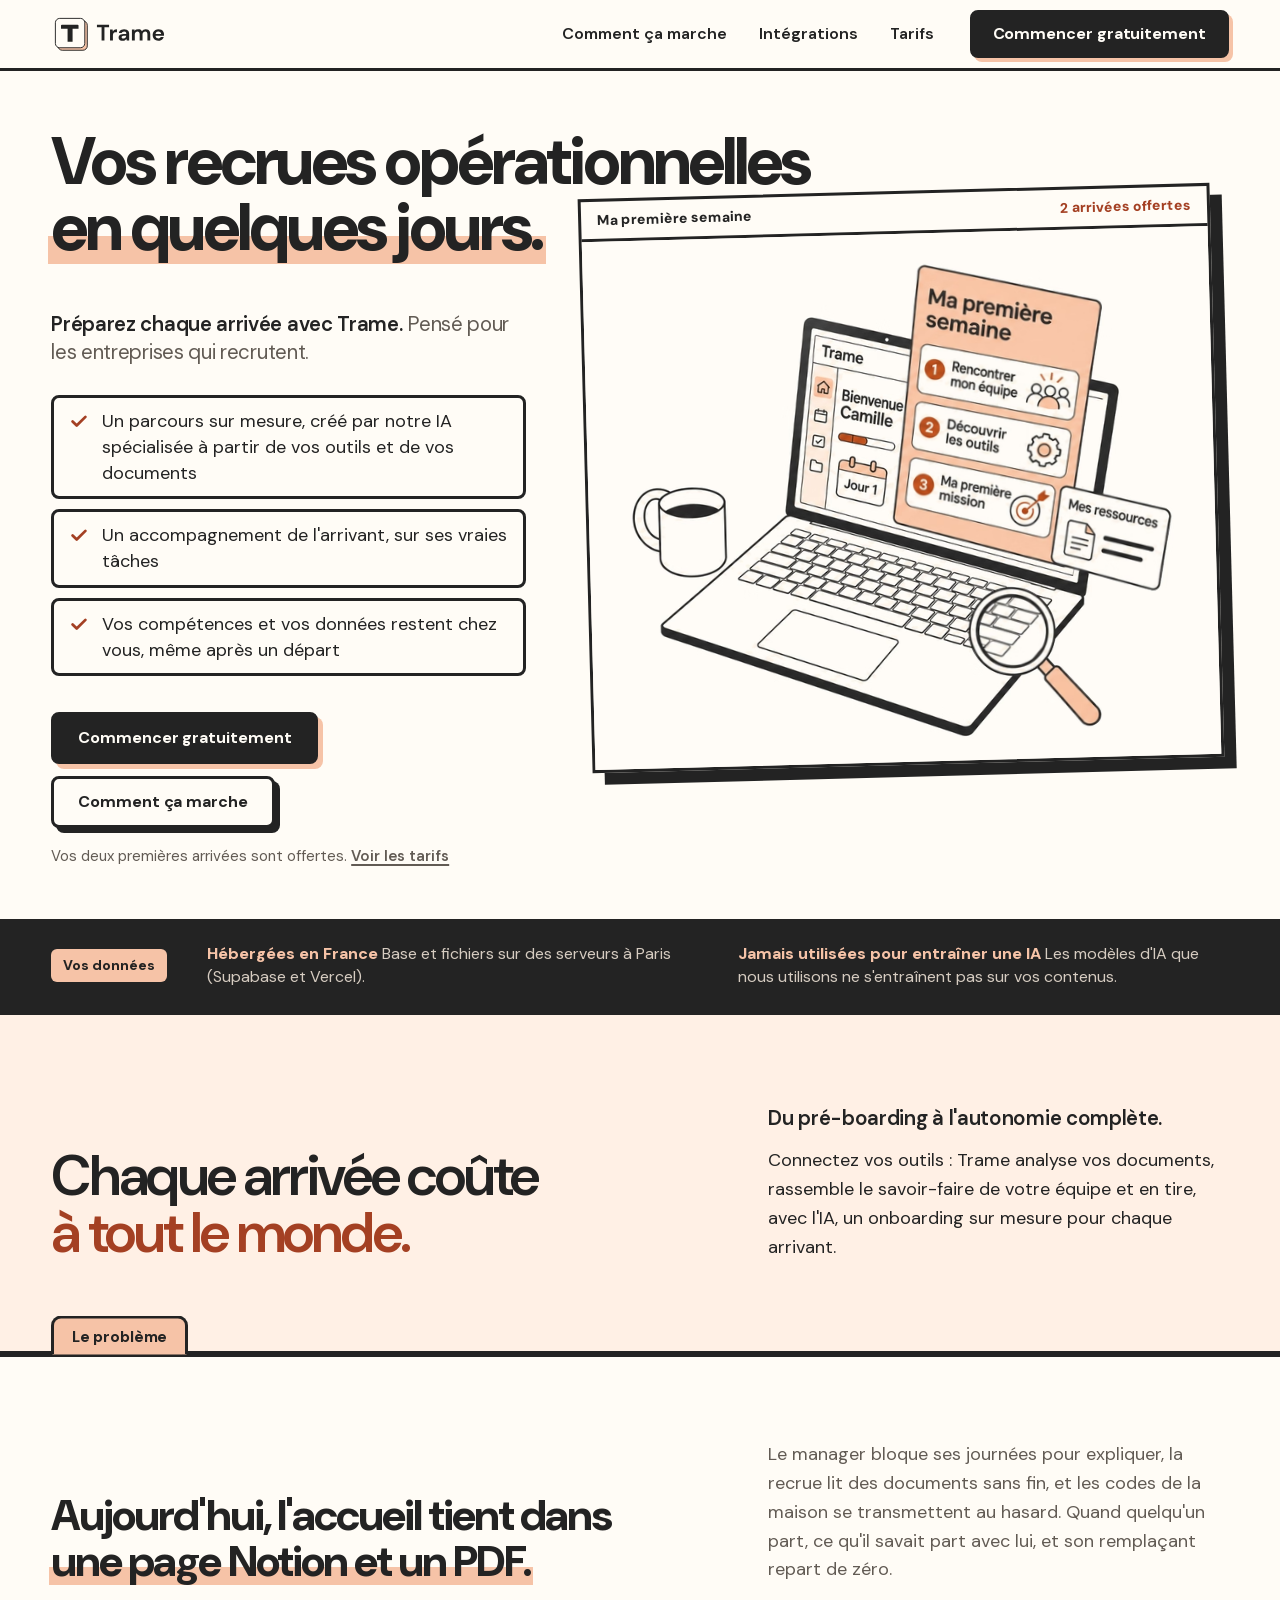
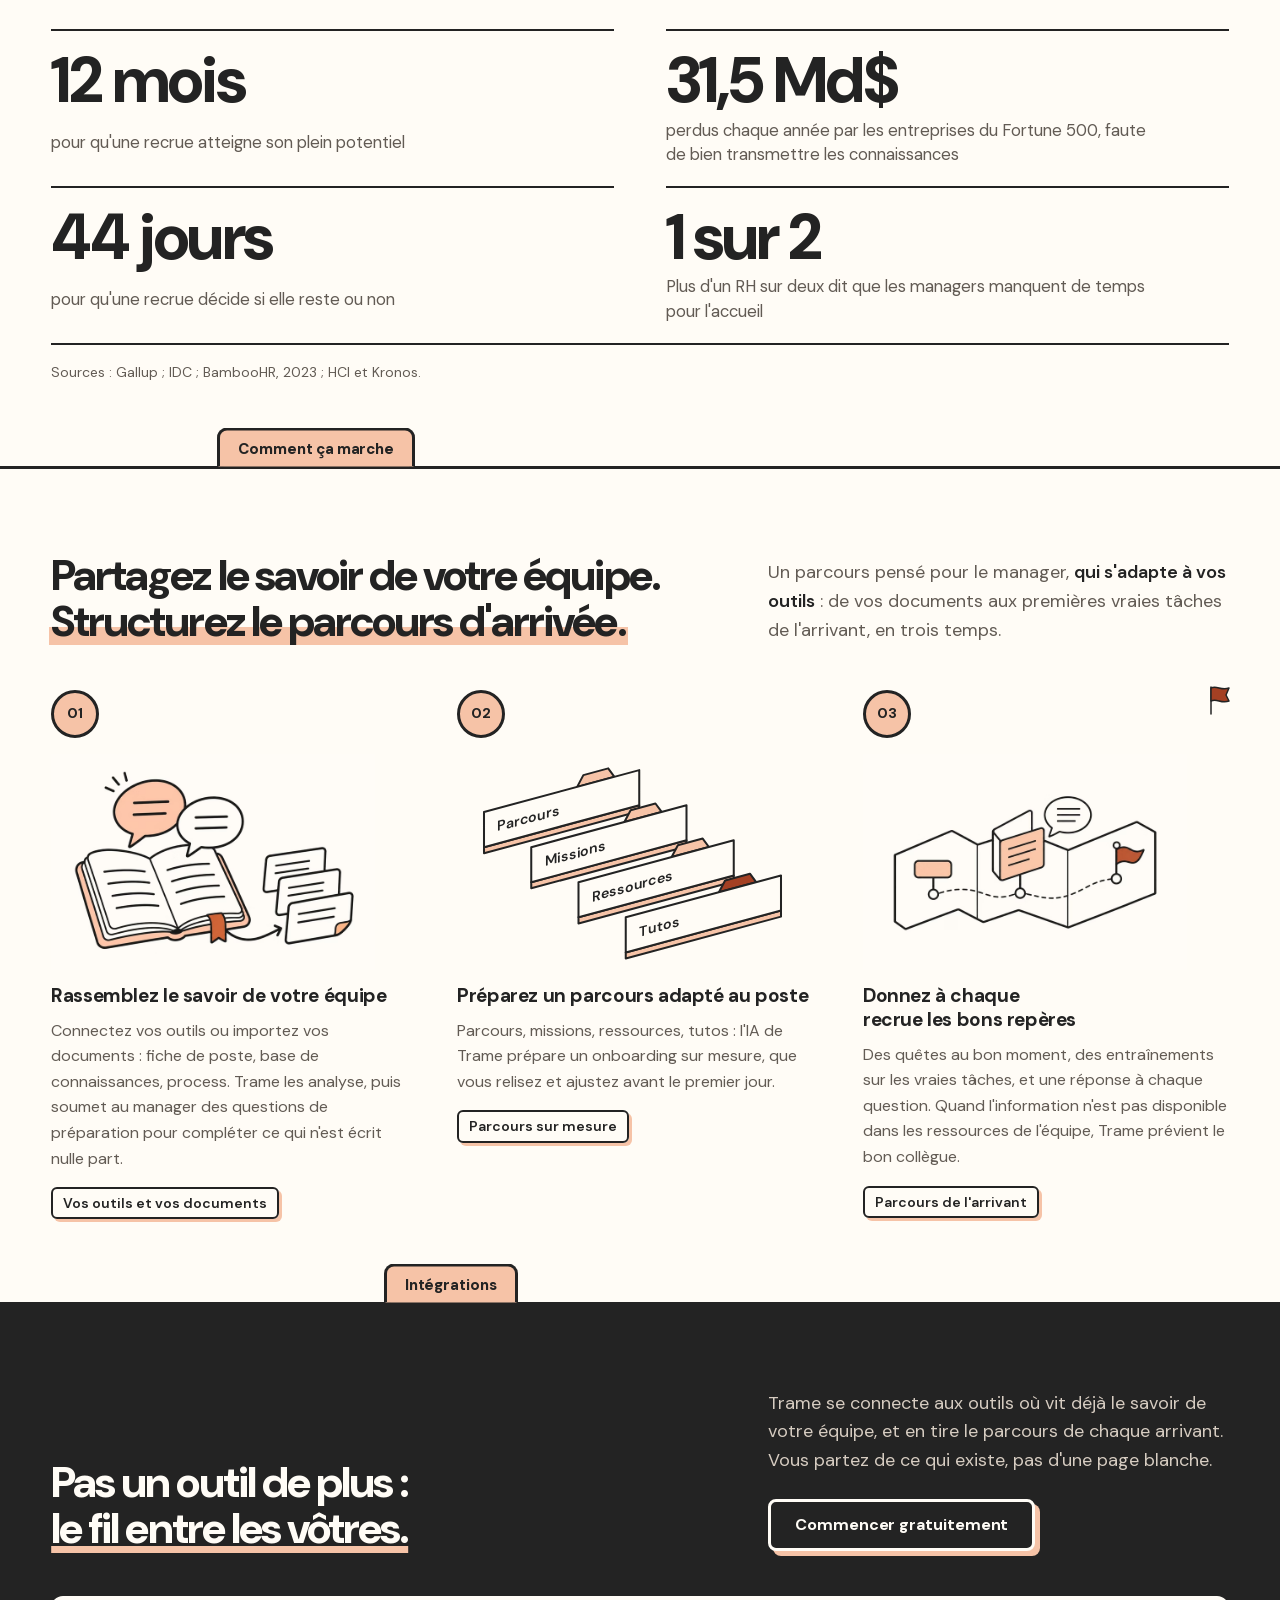
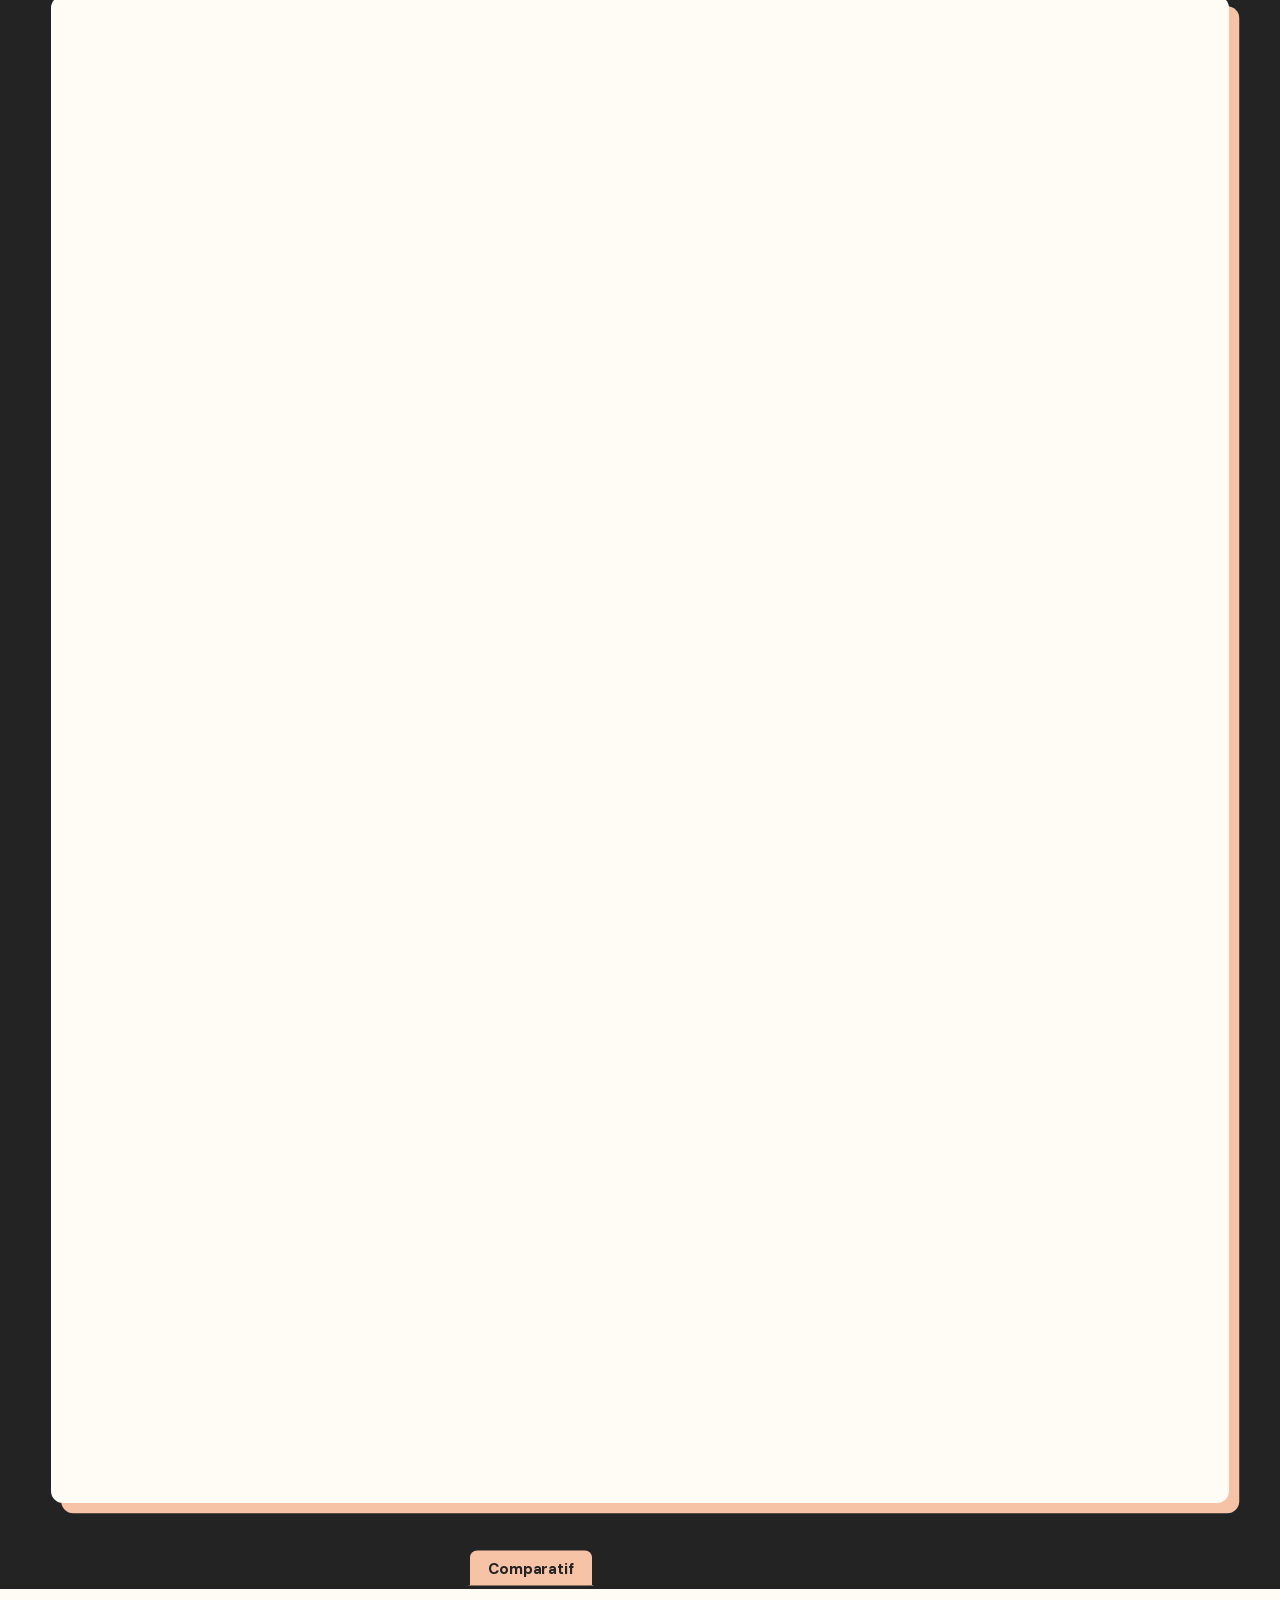
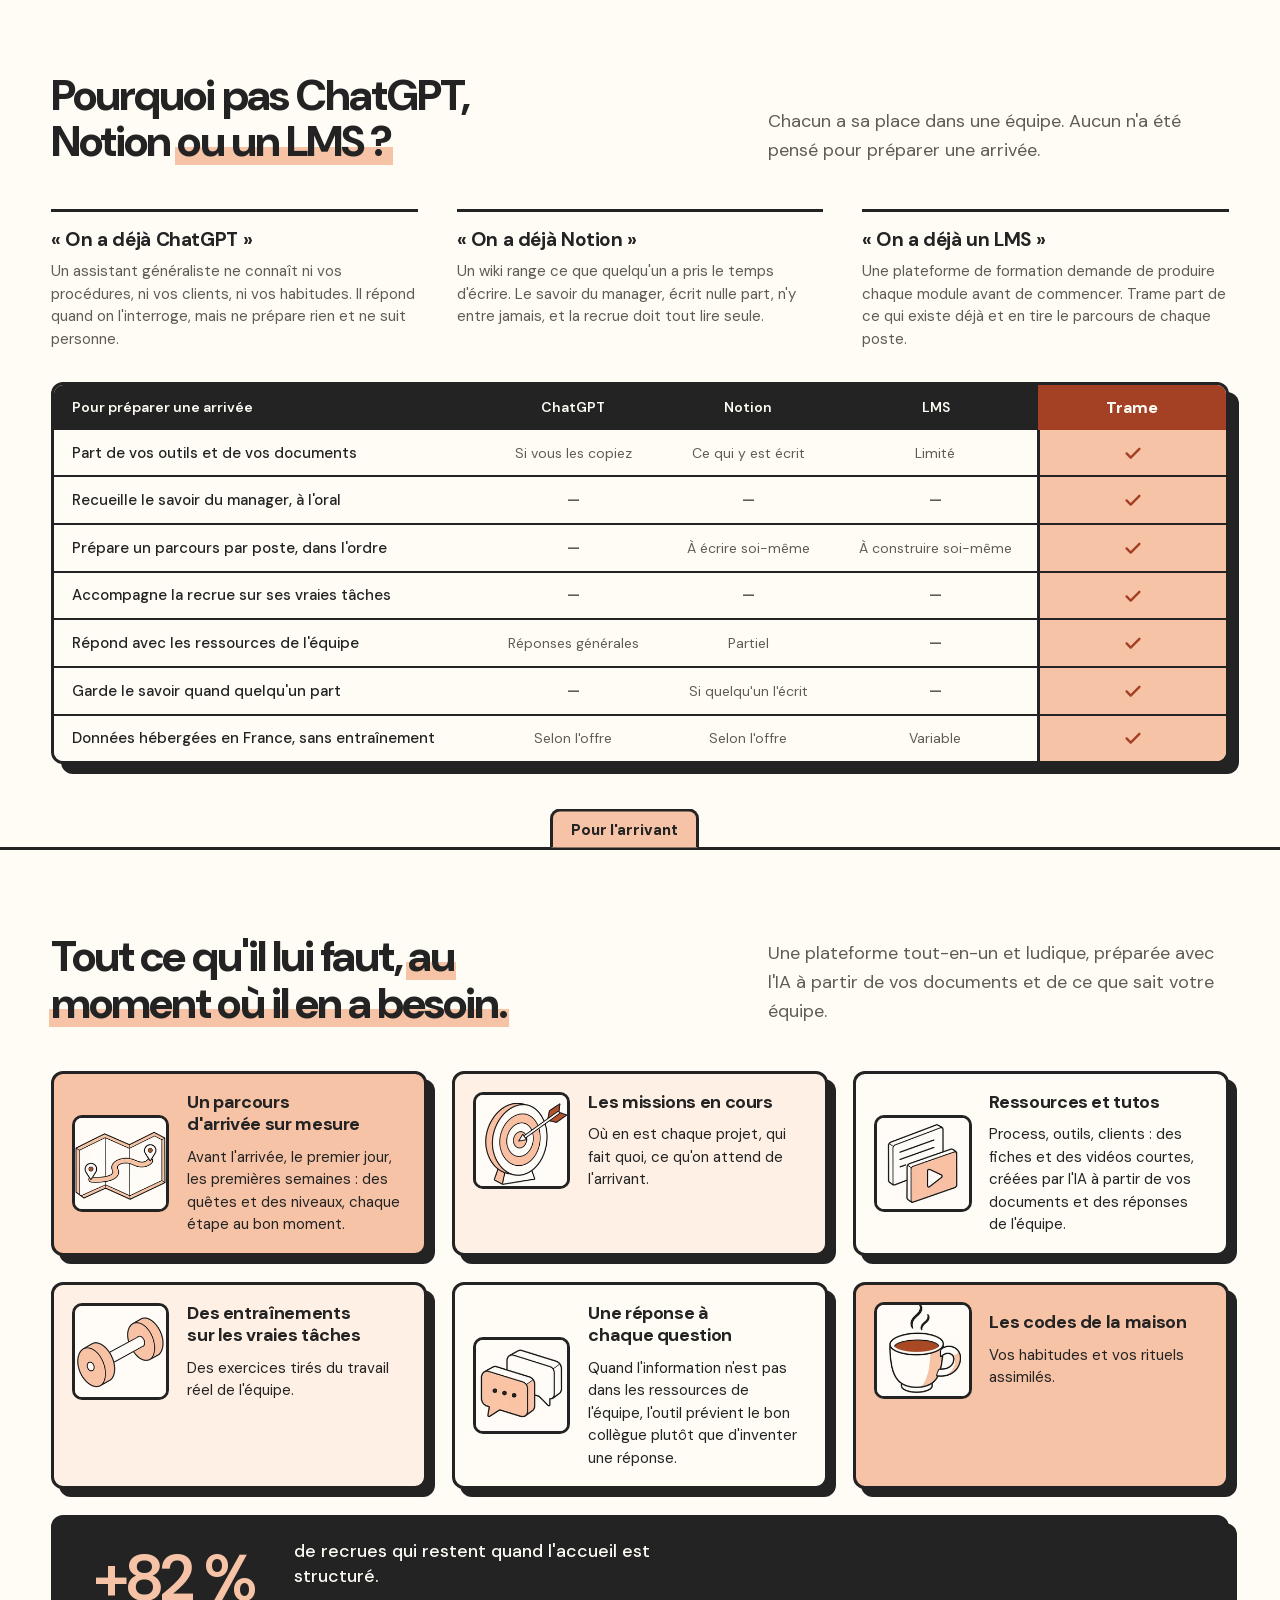
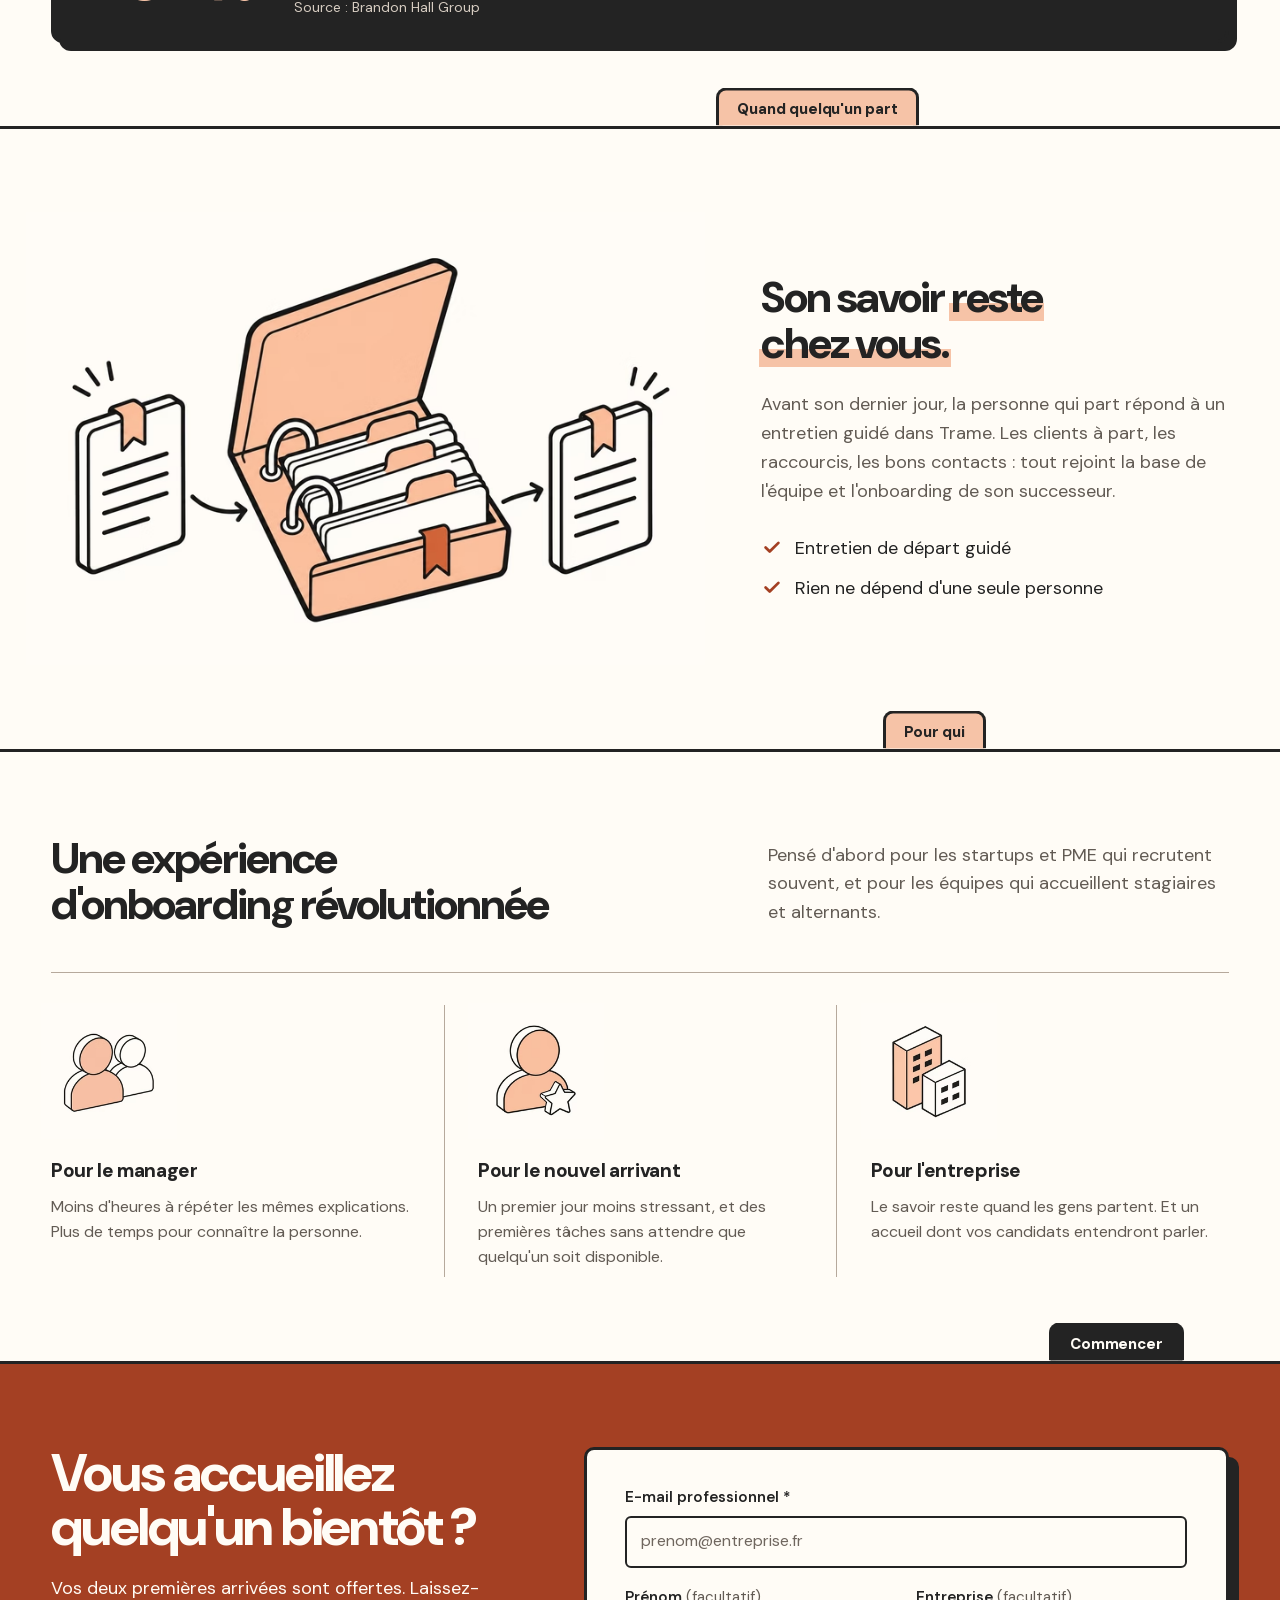
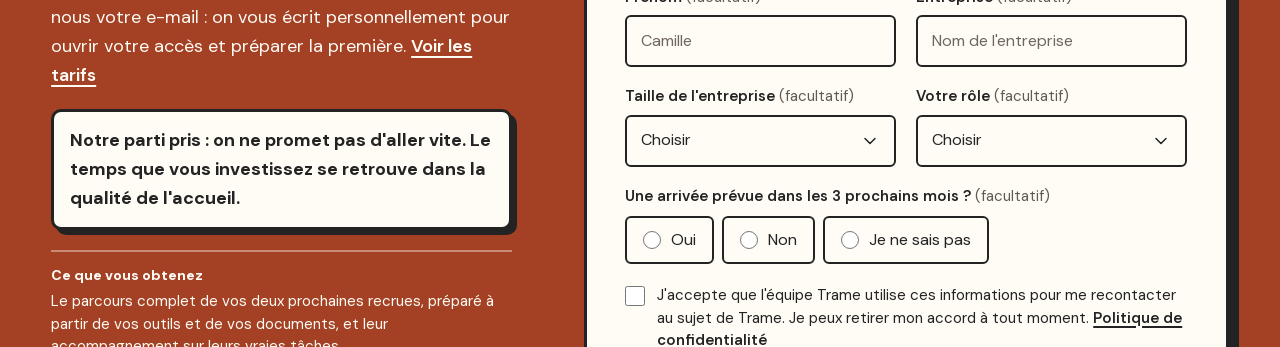
==== commit 990651b2: "Direction « Classeur » : néo-brutalisme dans le système Trame Traits d'encre de 3 px, ombres franche" ====
--- a/index.html
+++ b/index.html
@@ -54,11 +54,16 @@
         <p class="hero__note">Vos deux premières arrivées sont offertes. <a href="tarifs.html">Voir les tarifs</a></p>
       </div>
       <figure class="hero__art">
-        <picture>
-          <source type="image/avif" srcset="assets/illustrations/hero-ma-premiere-semaine-720.avif 720w, assets/illustrations/hero-ma-premiere-semaine-1090.avif 1090w" sizes="(min-width: 1100px) 700px, (min-width: 900px) 56vw, calc(100vw - 40px)">
-          <img src="assets/illustrations/hero-ma-premiere-semaine-1090.jpg" width="1090" height="920" fetchpriority="high" decoding="async" alt="Un ordinateur portable ouvert sur l'espace Trame d'une recrue : la liste « Ma première semaine » (rencontrer mon équipe, découvrir les outils, ma première mission) et un panneau « Mes ressources ».">
-        </picture>
-        <svg class="hero-steam" viewBox="0 0 1090 920" aria-hidden="true" focusable="false"><path pathLength="100" d="M156 426C141 404 171 386 156 372S141 334 156 318"/><path pathLength="100" d="M182 422C165 396 199 372 182 356S165 310 182 290"/><path pathLength="100" d="M208 426C193 405 223 387 208 374S193 338 208 322"/></svg>
+        <div class="hero__frame">
+          <p class="hero__strip" aria-hidden="true"><span>Ma première semaine</span><span>2 arrivées offertes</span></p>
+          <div class="hero__stage">
+            <picture>
+              <source type="image/avif" srcset="assets/illustrations/hero-ma-premiere-semaine-720.avif 720w, assets/illustrations/hero-ma-premiere-semaine-1090.avif 1090w" sizes="(min-width: 1100px) 700px, (min-width: 900px) 56vw, calc(100vw - 40px)">
+              <img src="assets/illustrations/hero-ma-premiere-semaine-1090.jpg" width="1090" height="920" fetchpriority="high" decoding="async" alt="Un ordinateur portable ouvert sur l'espace Trame d'une recrue : la liste « Ma première semaine » (rencontrer mon équipe, découvrir les outils, ma première mission) et un panneau « Mes ressources ».">
+            </picture>
+            <svg class="hero-steam" viewBox="0 0 1090 920" aria-hidden="true" focusable="false"><path pathLength="100" d="M156 426C141 404 171 386 156 372S141 334 156 318"/><path pathLength="100" d="M182 422C165 396 199 372 182 356S165 310 182 290"/><path pathLength="100" d="M208 426C193 405 223 387 208 374S193 338 208 322"/></svg>
+          </div>
+        </div>
       </figure>
     </div>
   </section>
@@ -67,8 +72,8 @@
     <div class="wrap trust__bar">
       <p class="trust__label">Vos données</p>
       <ul class="trust__list">
-        <li class="trust__item"><svg class="trust__icon" viewBox="0 0 24 24" width="28" height="28" aria-hidden="true"><path d="M12 21s-6.5-5.6-6.5-11a6.5 6.5 0 0 1 13 0c0 5.4-6.5 11-6.5 11z"/><circle cx="12" cy="10" r="2.4"/></svg><p><b>Hébergées en France</b> <span>Base et fichiers sur des serveurs à Paris (Supabase et Vercel).</span></p></li>
-        <li class="trust__item"><svg class="trust__icon" viewBox="0 0 24 24" width="28" height="28" aria-hidden="true"><rect x="5" y="10.5" width="14" height="10" rx="2"/><path d="M8.5 10.5V8a3.5 3.5 0 0 1 7 0v2.5"/><path d="M12 14.5v2.5"/></svg><p><b>Jamais utilisées pour entraîner une IA</b> <span>Les modèles d'IA que nous utilisons ne s'entraînent pas sur vos contenus.</span></p></li>
+        <li class="trust__item"><p><b>Hébergées en France</b> <span>Base et fichiers sur des serveurs à Paris (Supabase et Vercel).</span></p></li>
+        <li class="trust__item"><p><b>Jamais utilisées pour entraîner une IA</b> <span>Les modèles d'IA que nous utilisons ne s'entraînent pas sur vos contenus.</span></p></li>
       </ul>
     </div>
   </aside>
--- a/site.css
+++ b/site.css
@@ -501,12 +501,131 @@
 .trame .compare__part{font-size:14px;color:var(--muted)}
 
 /* ---------- L'offre gratuite, telle qu'on la pratique ---------- */
-.trame .offer__stance{margin-top:18px;padding-left:16px;border-left:2px solid var(--peach);color:var(--on-ink)!important;font-weight:500}
+.trame .offer__stance{margin-top:18px;font-weight:500}
 .trame .offer{display:grid;gap:12px;margin-top:20px}
 .trame .offer>div{padding-top:12px;border-top:1px solid rgba(255,252,246,.22)}
 .trame .offer dt{font-size:14px;font-weight:600;color:var(--peach);margin-bottom:4px}
 .trame .offer dd{margin:0;font-size:15px;line-height:1.5;color:var(--on-ink-muted);max-width:30em}
 
+/* ---------- Direction « Classeur » : le néo-brutalisme dans le système Trame ----------
+   Traits d'encre de 3 px, ombres franches sans flou (encre sur papier, pêche sur encre),
+   titres plus gras, aplats pêche et abricot, clôtures en braise. Les boutons se soulèvent
+   au survol et s'enfoncent au clic. */
+.trame{--rule:3px;--press:cubic-bezier(.2,.8,.2,1)}
+.trame h1,.trame h2{font-weight:800;letter-spacing:-.045em}
+.trame h3{font-weight:700}
+/* Surlignage au feutre : une bande pêche dans le bas des lettres, qui ne touche jamais la ligne du dessus. */
+.trame mark{text-decoration:none;background:linear-gradient(to bottom,transparent 60%,var(--peach) 60%,var(--peach) 92%,transparent 92%);padding:0 .05em;margin:0 -.05em;-webkit-box-decoration-break:clone;box-decoration-break:clone}
+.trame .section--ink mark{background:none;text-decoration:underline;text-decoration-color:var(--peach);text-decoration-thickness:.16em;text-underline-offset:.08em;text-decoration-skip-ink:none}
+
+/* Bandeau, sections, intercalaires */
+.trame .masthead{border-bottom:var(--rule) solid var(--ink)}
+.trame .nav__link{font-weight:600}
+.trame .section{border-top:var(--rule) solid var(--ink)}
+.trame .intro{border-block:var(--rule) solid var(--ink)}
+.trame .tab{top:calc(-1 * var(--section) - var(--rule));padding:9px 18px 7px;border:var(--rule) solid var(--ink);border-bottom:0;border-radius:10px 10px 0 0;font-size:15px;font-weight:800}
+.trame .tab--last{background:var(--ink);color:var(--paper)}
+
+/* Boutons : encre (« Commencer gratuitement ») sur relief pêche, contour sur relief d'encre */
+.trame .btn{border:var(--rule) solid var(--ink);border-radius:8px;font-weight:700;background:var(--ink);color:var(--paper);box-shadow:5px 5px 0 var(--peach);transition:transform 120ms var(--press),box-shadow 120ms var(--press)}
+.trame .btn:hover{background:var(--ink);border-color:var(--ink);color:var(--paper);transform:translate(-2px,-2px);box-shadow:8px 8px 0 var(--peach)}
+.trame .btn:active{background:var(--ink);border-color:var(--ink);transform:translate(4px,4px);box-shadow:0 0 0 var(--peach)}
+.trame .btn--sm{box-shadow:4px 4px 0 var(--peach)}
+.trame .btn--ghost,.trame .btn--paper{background:var(--paper);color:var(--ink);border-color:var(--ink);box-shadow:5px 5px 0 var(--ink)}
+.trame .btn--ghost:hover,.trame .btn--paper:hover{background:var(--paper);color:var(--ink);border-color:var(--ink);box-shadow:8px 8px 0 var(--ink)}
+.trame .btn--ghost:active,.trame .btn--paper:active{background:var(--paper);box-shadow:0 0 0 var(--ink)}
+.trame .btn--on-ink,.trame .btn--on-ink:hover,.trame .btn--on-ink:active{background:var(--ink);color:var(--paper);border-color:var(--paper)}
+.trame .btn:disabled{transform:none;box-shadow:none}
+
+/* Hero : cases cochées et ordinateur posé sur une fiche, légèrement de biais */
+.trame .hero .ticks{gap:10px}
+.trame .hero .ticks li{padding:10px 14px;border:var(--rule) solid var(--ink);border-radius:8px;background:var(--paper);line-height:1.45}
+.trame .tick{stroke-width:3}
+.trame .hero__frame{background:var(--paper);border:var(--rule) solid var(--ink);box-shadow:12px 12px 0 var(--ink);transform:rotate(-1.5deg)}
+.trame .hero__strip{display:flex;justify-content:space-between;gap:16px;padding:10px 16px;border-bottom:var(--rule) solid var(--ink);font-size:14px;font-weight:800;line-height:1.2}
+.trame .hero__strip span:last-child{color:var(--ember)}
+.trame .hero__stage{position:relative}
+.trame .hero__art{margin-right:12px}
+@media (min-width:900px){
+  /* La fiche démarre sous la première ligne du titre ; sa hauteur suit celle de l'écran. */
+  .trame .hero__art{--lift:calc(1.06 * var(--h1) + var(--hero-gap));
+    --art-h:calc(100svh - var(--masthead) - var(--hero-pad) - 2.15 * var(--h1) - var(--hero-gap) + var(--lift) - 44px);
+    width:min(calc(100% - 12px),max(400px,calc((var(--art-h) - 50px) * 1090 / 920 + 6px)),calc(min(1240px,100vw - 2 * var(--gutter)) - 7.6 * var(--h1) - 40px));margin:calc(-1 * var(--lift)) 12px 0 0;justify-self:end}
+  /* largeur plafonnée : la fiche commence toujours après « en quelques jours. » */
+}
+
+/* Vos données : bande d'encre */
+.trame .trust{background:var(--ink);color:var(--paper);border-top:0}
+.trame .trust__label{justify-self:start;padding:5px 12px;background:var(--peach);color:var(--ink);border-radius:6px;font-weight:800}
+.trame .trust__item b{color:var(--peach);font-weight:800}
+.trame .trust__item span{color:var(--on-ink-muted)}
+
+/* Relevé, étapes, étiquettes */
+.trame .ledger{border-bottom:2px solid var(--ink)}
+.trame .ledger__row{border-top:2px solid var(--ink)}
+.trame .ledger dt{font-weight:800}
+.trame .step__node{border:var(--rule) solid var(--ink);font-weight:800}
+.trame .tag{border:2px solid var(--ink);border-radius:6px;font-weight:600;box-shadow:3px 3px 0 var(--peach)}
+
+/* Intégrations : la feuille garde son relief pêche, avec un contour */
+.trame .board__sheet{border:var(--rule) solid var(--paper);border-radius:12px}
+
+/* Comparatif */
+.trame .objection{border-top:var(--rule) solid var(--ink)}
+.trame .compare{border:var(--rule) solid var(--ink);border-radius:12px;box-shadow:10px 10px 0 var(--ink)}
+.trame .compare__table th,.trame .compare__table td{border-bottom:2px solid var(--ink)}
+.trame .compare__table thead th,.trame .compare__table thead th:first-child{background:var(--ink);color:var(--paper);border-bottom:0}
+.trame .compare__table thead .compare__us{background:var(--ember);color:var(--paper);font-weight:800}
+.trame .compare__table td.compare__us{background:var(--peach);border-left:var(--rule) solid var(--ink)}
+.trame .compare__no{color:var(--muted)}
+
+/* Pour l'arrivant : six fiches en aplats, pictogrammes sur papier */
+.trame .loom,.trame .loom.loom{border:0;gap:clamp(16px,2vw,28px)}
+.trame .loom__cell,.trame .proof{border:var(--rule) solid var(--ink);border-radius:12px;box-shadow:8px 8px 0 var(--ink)}
+.trame .loom__cell:nth-child(6n+1),.trame .loom__cell:nth-child(6n+6){background:var(--peach)}
+.trame .loom__cell:nth-child(6n+2),.trame .loom__cell:nth-child(6n+4){background:var(--apricot)}
+.trame .loom__cell:nth-child(6n+3),.trame .loom__cell:nth-child(6n+5){background:var(--paper)}
+.trame .loom__cell p{color:var(--ink)}
+.trame .loom__cell .picto{background:var(--paper);border:var(--rule) solid var(--ink);border-radius:10px}
+@media (min-width:1024px){
+  .trame .loom__cell{grid-template-columns:clamp(92px,min(7.6vw,13.5svh),128px) minmax(0,1fr);padding:clamp(14px,1.9svh,22px) clamp(14px,1.4vw,22px)}
+  .trame .loom__cell h3{font-size:clamp(18px,1.4vw,21px)}
+}
+.trame .proof{background:var(--ink);color:var(--paper)}
+.trame .proof__value{color:var(--peach)}
+.trame .proof__source{color:var(--on-ink-muted)}
+
+/* Pour qui */
+.trame .audience h3{font-weight:800}
+
+/* Clôtures en braise : l'inscription et la démo */
+.trame #commencer.section--ink,.trame #demo.section--ink{background:var(--ember)}
+.trame #commencer .beta__intro p,.trame #commencer .beta__intro a,.trame #demo .closing__side>p:first-child{color:var(--paper)}
+.trame #commencer a:focus-visible,.trame #demo a:focus-visible{outline-color:var(--paper)}
+.trame .offer__stance{margin-top:20px;padding:14px 16px;border:var(--rule) solid var(--ink);border-radius:10px;background:var(--paper);color:var(--ink)!important;box-shadow:5px 5px 0 var(--ink);font-weight:700}
+.trame .offer>div{border-top:2px solid rgba(255,252,246,.4)}
+.trame .offer dt{color:var(--paper);font-weight:800}
+.trame .offer dd{color:var(--paper)}
+.trame .closing__msg{color:var(--paper);font-weight:600}
+.trame .sheet{border:var(--rule) solid var(--ink);box-shadow:10px 10px 0 var(--ink)}
+.trame input[type=email],.trame input[type=text],.trame select,.trame .choice{border:2px solid var(--ink)}
+
+/* Tarifs */
+.trame .plan{border:var(--rule) solid var(--ink);border-radius:12px;box-shadow:8px 8px 0 var(--ink)}
+.trame .plan--main{background:var(--peach);box-shadow:8px 8px 0 var(--ink)}
+.trame .plan--main .plan__unit,.trame .plan--main .plan__amount--todo,.trame .plan--main .plan__tax,.trame .plan--main .plan__todo{color:var(--ink)}
+.trame .plan__desc{border-top:2px solid var(--ink)}
+.trame .plan__flag{top:calc(-1 * var(--rule));border:var(--rule) solid var(--ink);border-bottom:0;font-weight:800}
+.trame .estimator{border:var(--rule) solid var(--ink);border-radius:12px;box-shadow:10px 10px 0 var(--ink)}
+.trame .estimator__out,.trame .estimator__out>div{border-color:var(--ink)}
+.trame .faq__list,.trame .faq__item{border-color:var(--ink)}
+.trame .faq__item{border-top-width:2px}
+
+/* Pied de page */
+.trame .colophon{border-top:var(--rule) solid var(--ink)}
+.trame .colophon__bottom{border-top:var(--rule) solid var(--ink)}
+@media (max-width:1040px){.has-menu .trame .nav{border-bottom:var(--rule) solid var(--ink)}}
+
 /* ---------- Mouvement réduit ---------- */
 @media (prefers-reduced-motion:reduce){
   .trame *,.trame *::before,.trame *::after{animation:none!important;transition:none!important;scroll-behavior:auto!important}
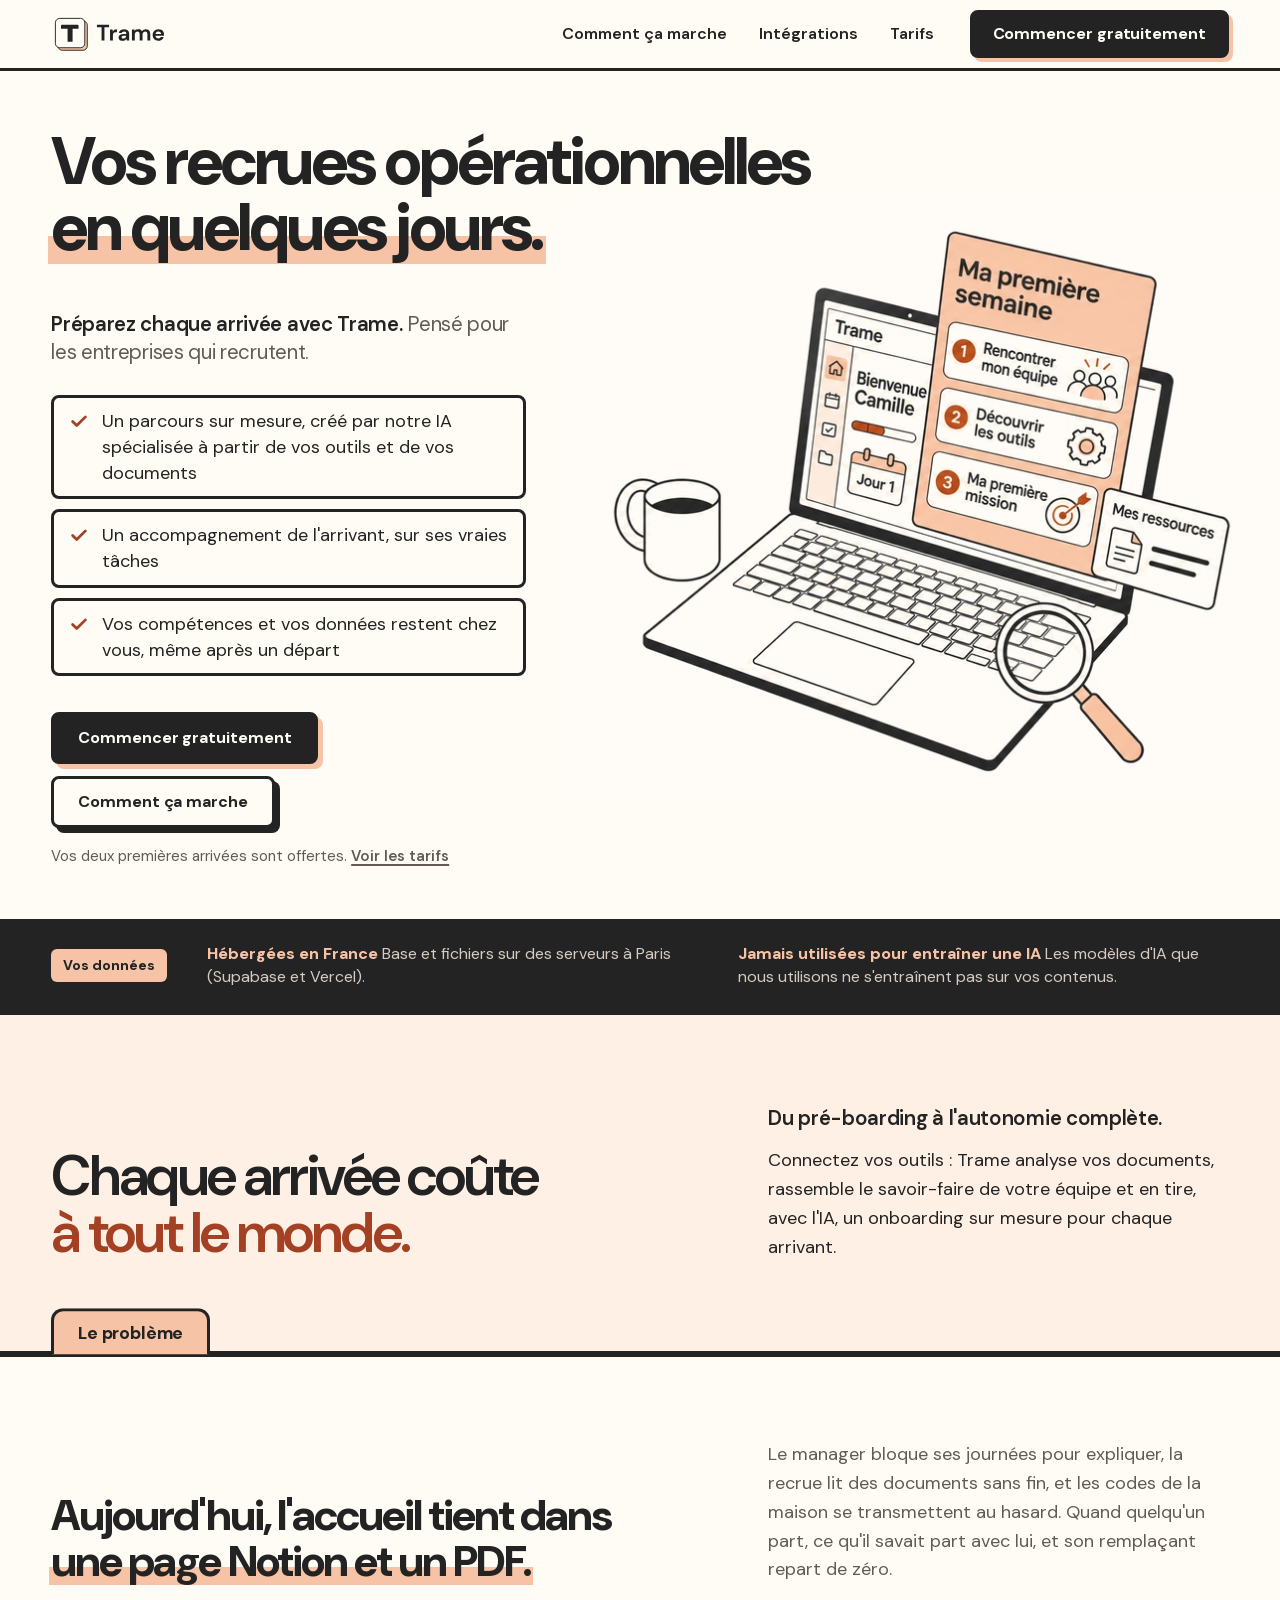
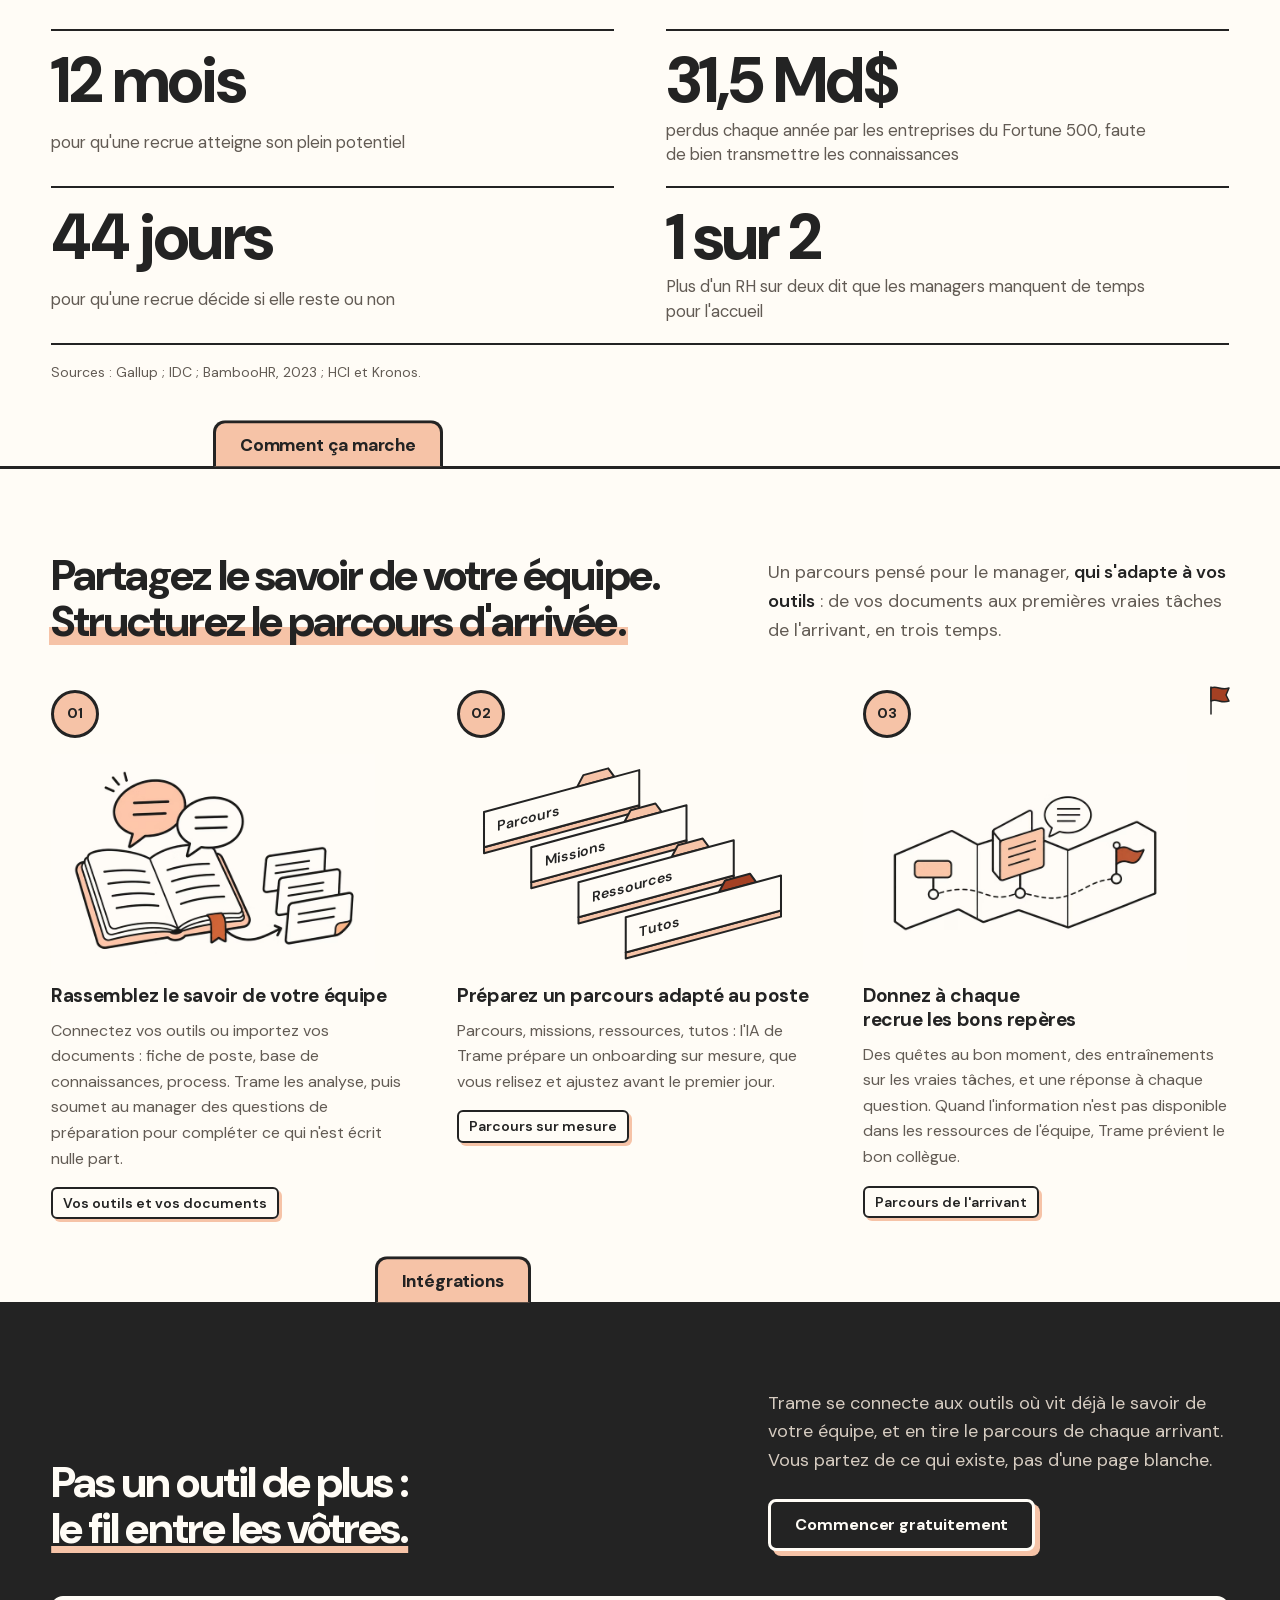
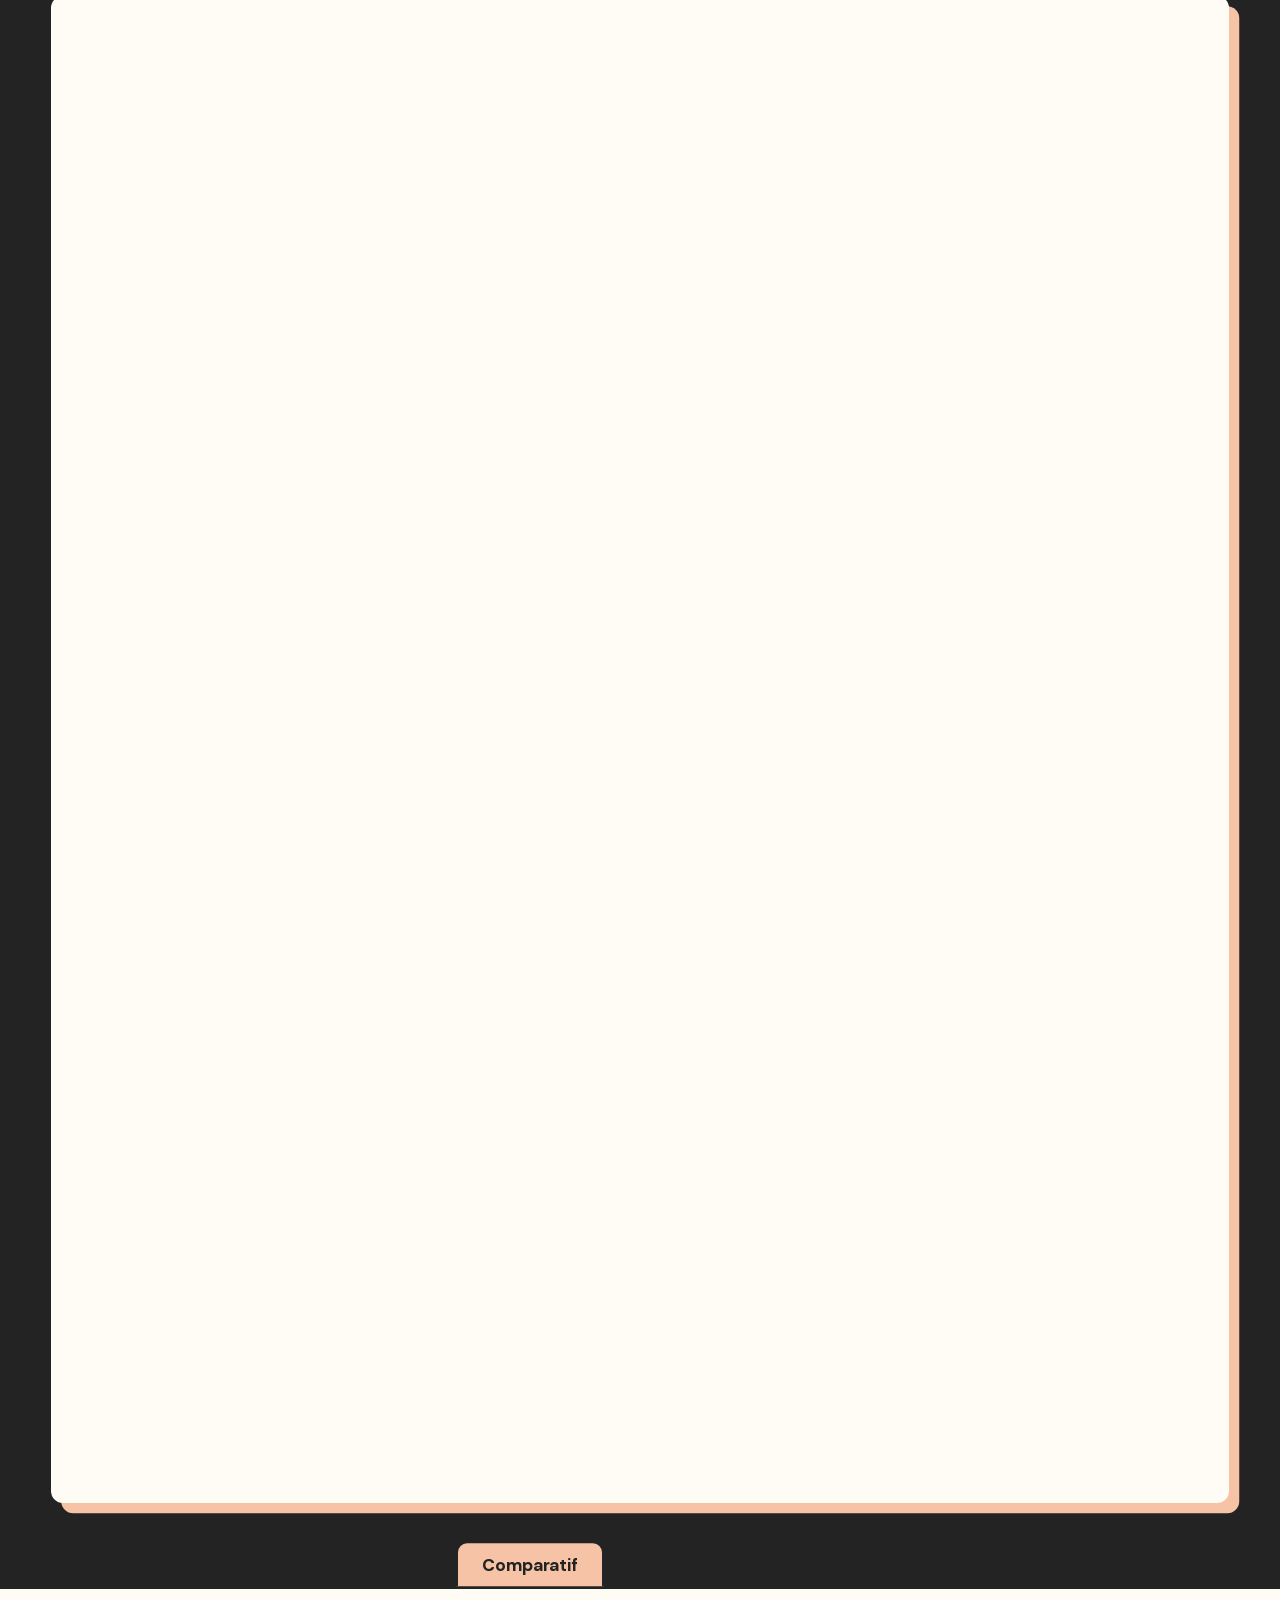
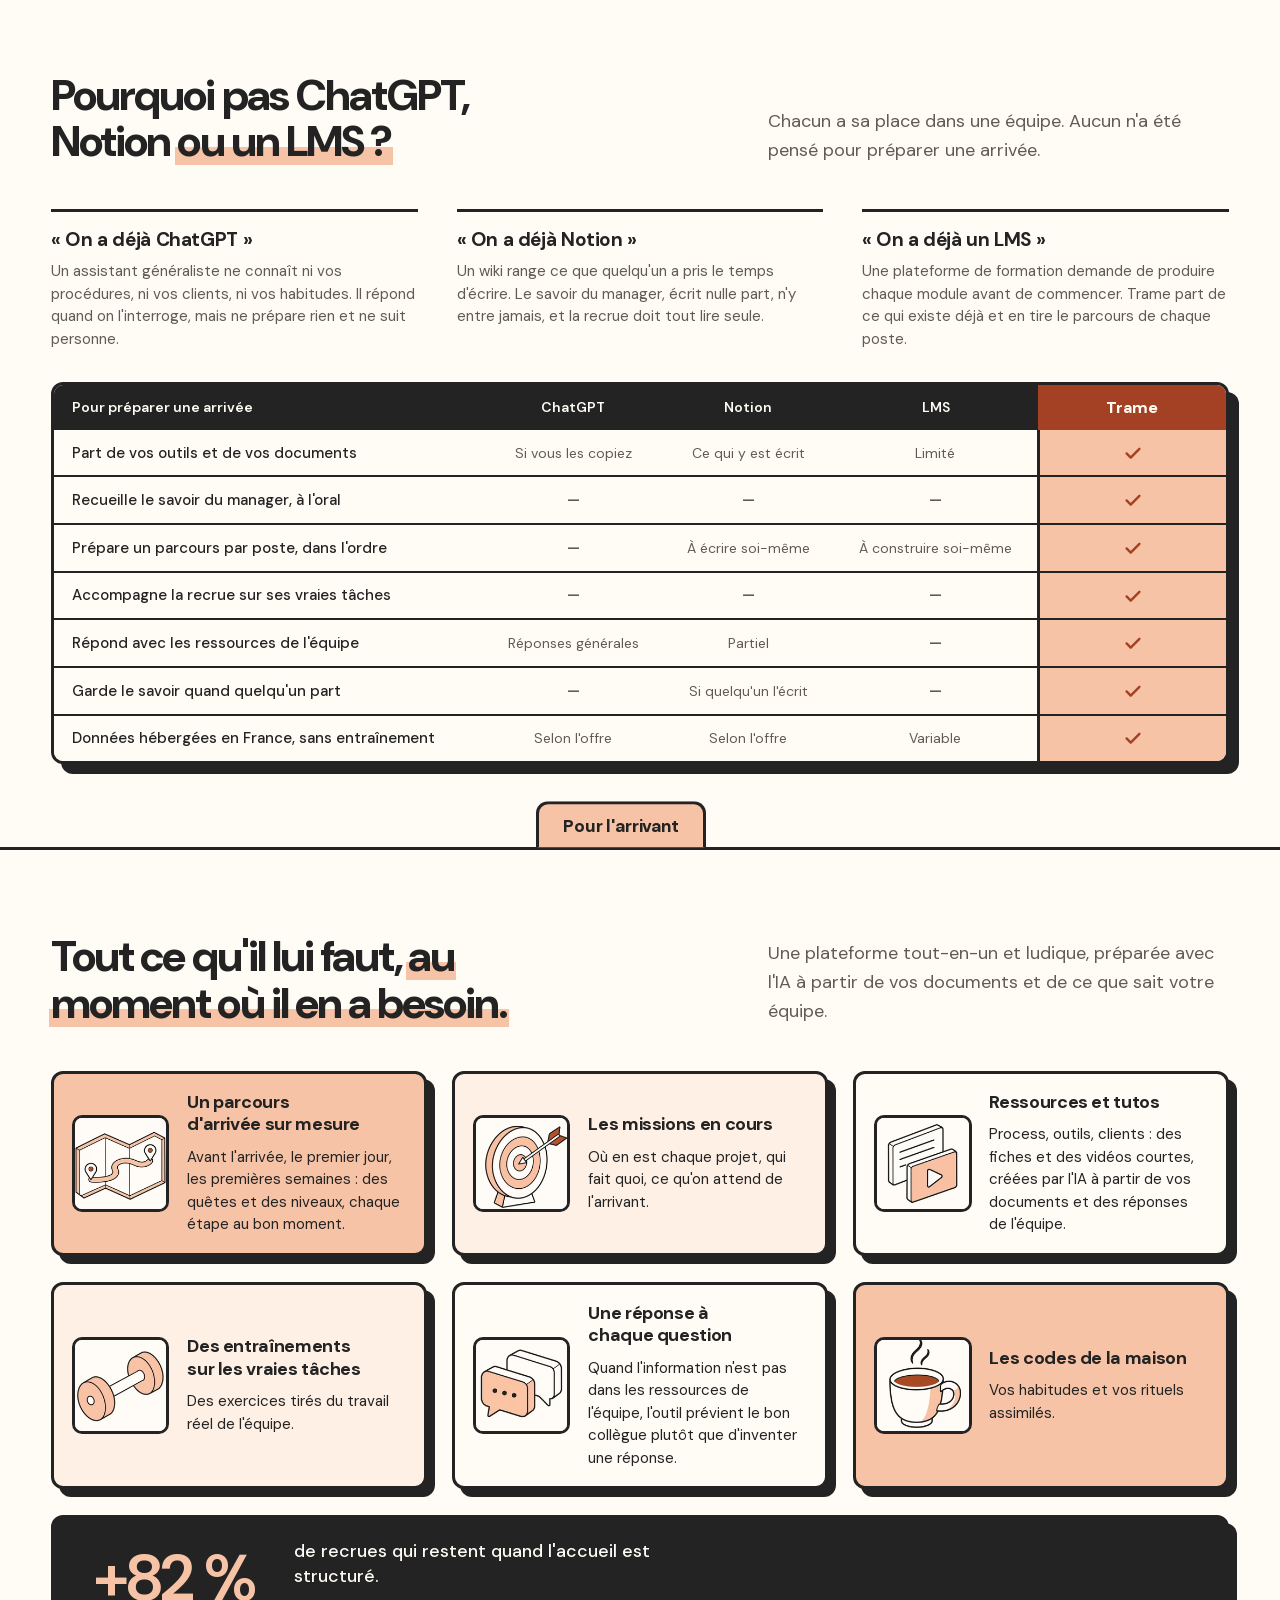
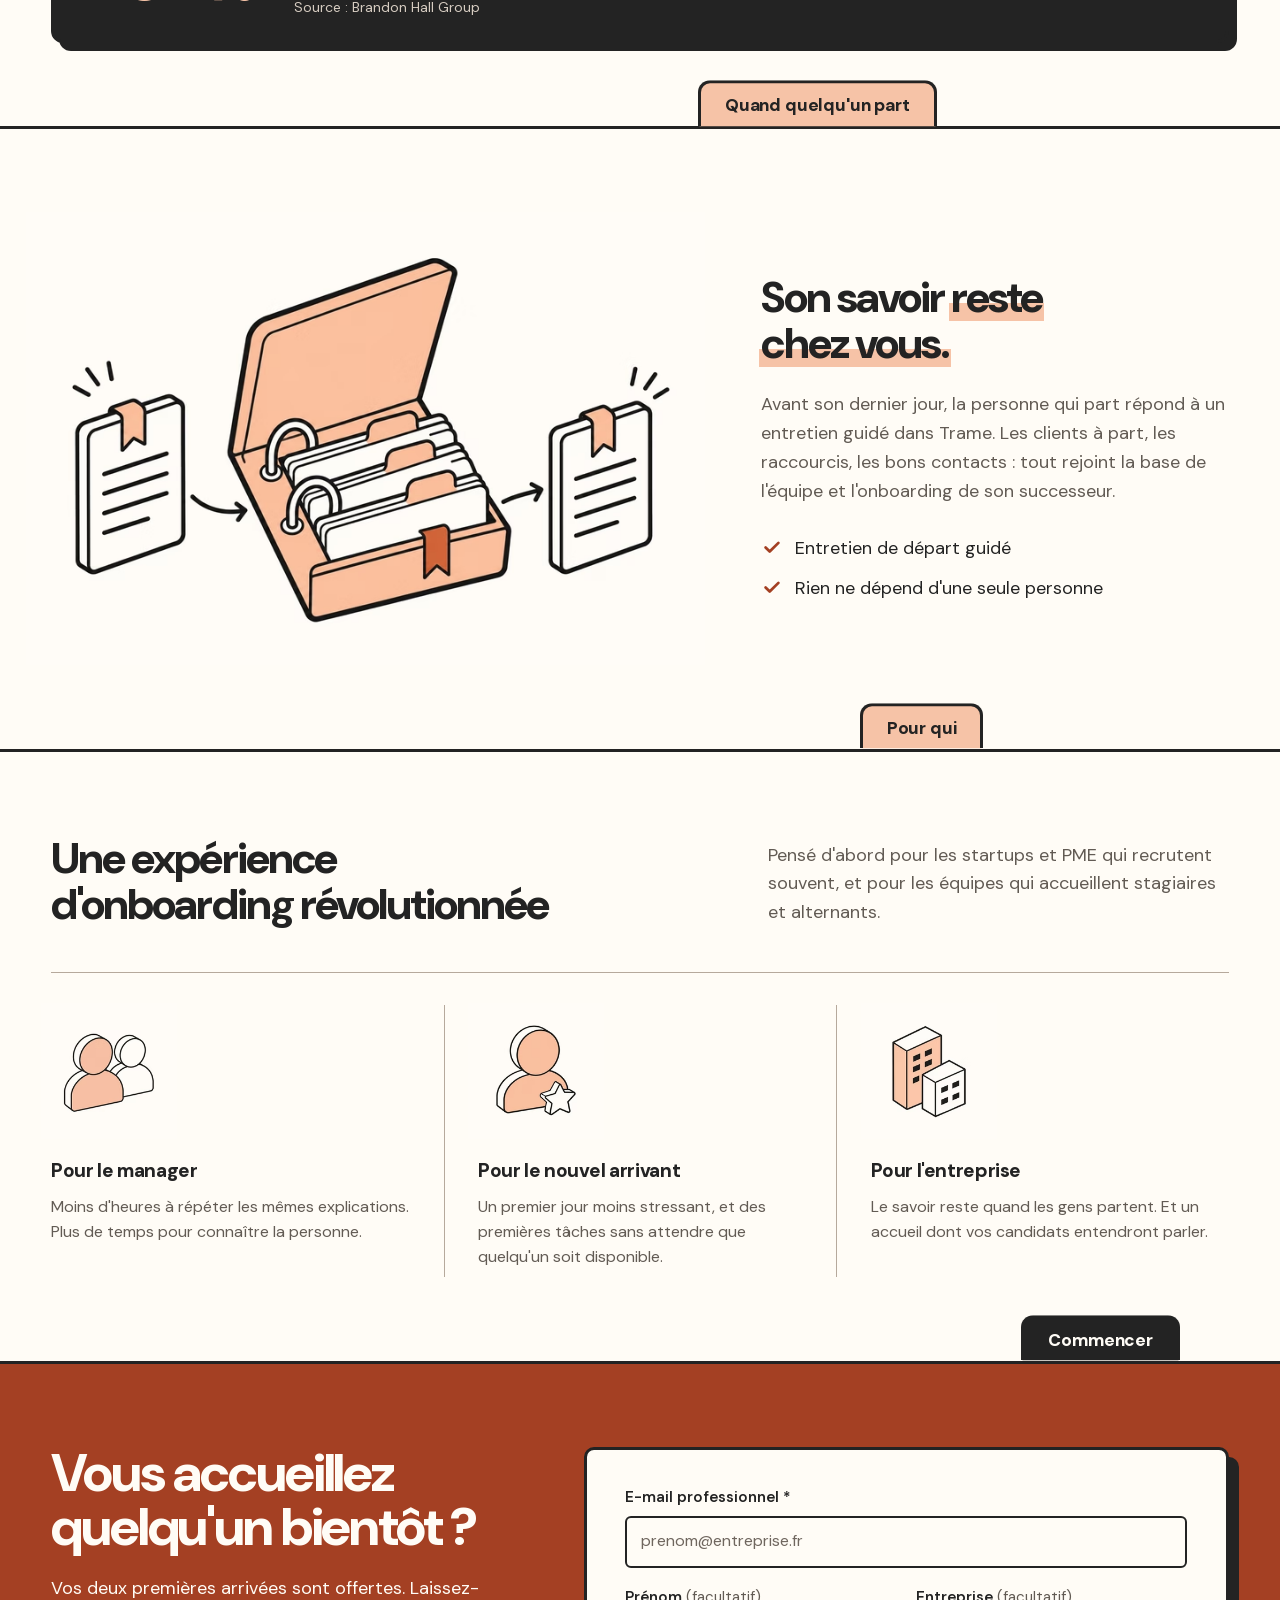
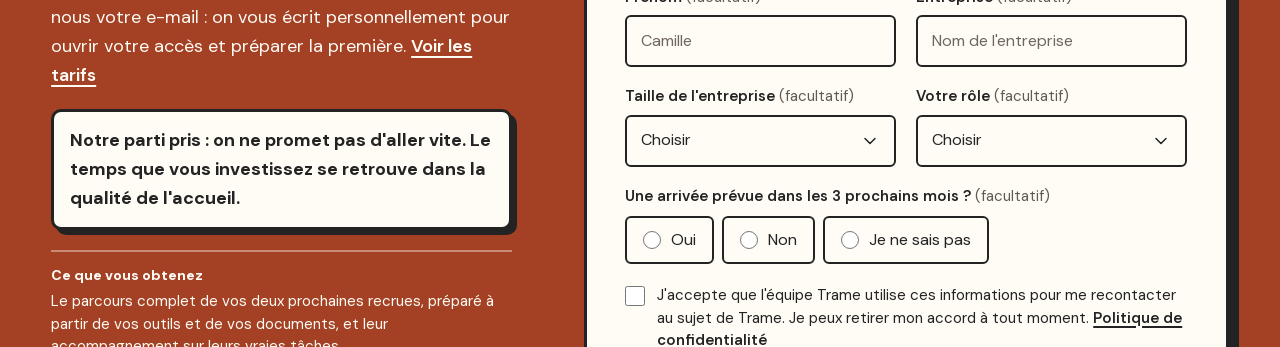
==== commit ae6d73d9: "Hero sans cadre, pictogrammes centrés, fiches et onglets plus vivants L'ordinateur du hero retrouve " ====
--- a/index.html
+++ b/index.html
@@ -54,15 +54,12 @@
         <p class="hero__note">Vos deux premières arrivées sont offertes. <a href="tarifs.html">Voir les tarifs</a></p>
       </div>
       <figure class="hero__art">
-        <div class="hero__frame">
-          <p class="hero__strip" aria-hidden="true"><span>Ma première semaine</span><span>2 arrivées offertes</span></p>
-          <div class="hero__stage">
-            <picture>
-              <source type="image/avif" srcset="assets/illustrations/hero-ma-premiere-semaine-720.avif 720w, assets/illustrations/hero-ma-premiere-semaine-1090.avif 1090w" sizes="(min-width: 1100px) 700px, (min-width: 900px) 56vw, calc(100vw - 40px)">
-              <img src="assets/illustrations/hero-ma-premiere-semaine-1090.jpg" width="1090" height="920" fetchpriority="high" decoding="async" alt="Un ordinateur portable ouvert sur l'espace Trame d'une recrue : la liste « Ma première semaine » (rencontrer mon équipe, découvrir les outils, ma première mission) et un panneau « Mes ressources ».">
-            </picture>
-            <svg class="hero-steam" viewBox="0 0 1090 920" aria-hidden="true" focusable="false"><path pathLength="100" d="M156 426C141 404 171 386 156 372S141 334 156 318"/><path pathLength="100" d="M182 422C165 396 199 372 182 356S165 310 182 290"/><path pathLength="100" d="M208 426C193 405 223 387 208 374S193 338 208 322"/></svg>
-          </div>
+        <div class="hero__stage">
+          <picture>
+            <source type="image/avif" srcset="assets/illustrations/hero-ma-premiere-semaine-720.avif 720w, assets/illustrations/hero-ma-premiere-semaine-1090.avif 1090w" sizes="(min-width: 1100px) 700px, (min-width: 900px) 56vw, calc(100vw - 40px)">
+            <img src="assets/illustrations/hero-ma-premiere-semaine-1090.jpg" width="1090" height="920" fetchpriority="high" decoding="async" alt="Un ordinateur portable ouvert sur l'espace Trame d'une recrue : la liste « Ma première semaine » (rencontrer mon équipe, découvrir les outils, ma première mission) et un panneau « Mes ressources ».">
+          </picture>
+          <svg class="hero-steam" viewBox="0 0 1090 920" aria-hidden="true" focusable="false"><path pathLength="100" d="M156 426C141 404 171 386 156 372S141 334 156 318"/><path pathLength="100" d="M182 422C165 396 199 372 182 356S165 310 182 290"/><path pathLength="100" d="M208 426C193 405 223 387 208 374S193 338 208 322"/></svg>
         </div>
       </figure>
     </div>
--- a/site.css
+++ b/site.css
@@ -523,7 +523,7 @@
 .trame .nav__link{font-weight:600}
 .trame .section{border-top:var(--rule) solid var(--ink)}
 .trame .intro{border-block:var(--rule) solid var(--ink)}
-.trame .tab{top:calc(-1 * var(--section) - var(--rule));padding:9px 18px 7px;border:var(--rule) solid var(--ink);border-bottom:0;border-radius:10px 10px 0 0;font-size:15px;font-weight:800}
+.trame .tab{top:calc(-1 * var(--section) - var(--rule));padding:12px 24px 10px;border:var(--rule) solid var(--ink);border-bottom:0;border-radius:12px 12px 0 0;font-size:clamp(16px,1.35vw,20px);font-weight:800;letter-spacing:-.01em;line-height:1.2}
 .trame .tab--last{background:var(--ink);color:var(--paper)}
 
 /* Boutons : encre (« Commencer gratuitement ») sur relief pêche, contour sur relief d'encre */
@@ -537,22 +537,11 @@
 .trame .btn--on-ink,.trame .btn--on-ink:hover,.trame .btn--on-ink:active{background:var(--ink);color:var(--paper);border-color:var(--paper)}
 .trame .btn:disabled{transform:none;box-shadow:none}
 
-/* Hero : cases cochées et ordinateur posé sur une fiche, légèrement de biais */
+/* Hero : cases cochées ; l'ordinateur reste posé à même le papier, sans cadre */
 .trame .hero .ticks{gap:10px}
 .trame .hero .ticks li{padding:10px 14px;border:var(--rule) solid var(--ink);border-radius:8px;background:var(--paper);line-height:1.45}
 .trame .tick{stroke-width:3}
-.trame .hero__frame{background:var(--paper);border:var(--rule) solid var(--ink);box-shadow:12px 12px 0 var(--ink);transform:rotate(-1.5deg)}
-.trame .hero__strip{display:flex;justify-content:space-between;gap:16px;padding:10px 16px;border-bottom:var(--rule) solid var(--ink);font-size:14px;font-weight:800;line-height:1.2}
-.trame .hero__strip span:last-child{color:var(--ember)}
 .trame .hero__stage{position:relative}
-.trame .hero__art{margin-right:12px}
-@media (min-width:900px){
-  /* La fiche démarre sous la première ligne du titre ; sa hauteur suit celle de l'écran. */
-  .trame .hero__art{--lift:calc(1.06 * var(--h1) + var(--hero-gap));
-    --art-h:calc(100svh - var(--masthead) - var(--hero-pad) - 2.15 * var(--h1) - var(--hero-gap) + var(--lift) - 44px);
-    width:min(calc(100% - 12px),max(400px,calc((var(--art-h) - 50px) * 1090 / 920 + 6px)),calc(min(1240px,100vw - 2 * var(--gutter)) - 7.6 * var(--h1) - 40px));margin:calc(-1 * var(--lift)) 12px 0 0;justify-self:end}
-  /* largeur plafonnée : la fiche commence toujours après « en quelques jours. » */
-}
 
 /* Vos données : bande d'encre */
 .trame .trust{background:var(--ink);color:var(--paper);border-top:0}
@@ -587,6 +576,9 @@
 .trame .loom__cell:nth-child(6n+3),.trame .loom__cell:nth-child(6n+5){background:var(--paper)}
 .trame .loom__cell p{color:var(--ink)}
 .trame .loom__cell .picto{background:var(--paper);border:var(--rule) solid var(--ink);border-radius:10px}
+/* Chaque fiche centre son contenu : les pictogrammes d'une même rangée sont à la même hauteur. */
+.trame .loom__cell{align-content:center;transition:transform 160ms var(--press),box-shadow 160ms var(--press)}
+.trame .loom__cell:hover{transform:translate(-3px,-3px);box-shadow:11px 11px 0 var(--ink)}
 @media (min-width:1024px){
   .trame .loom__cell{grid-template-columns:clamp(92px,min(7.6vw,13.5svh),128px) minmax(0,1fr);padding:clamp(14px,1.9svh,22px) clamp(14px,1.4vw,22px)}
   .trame .loom__cell h3{font-size:clamp(18px,1.4vw,21px)}
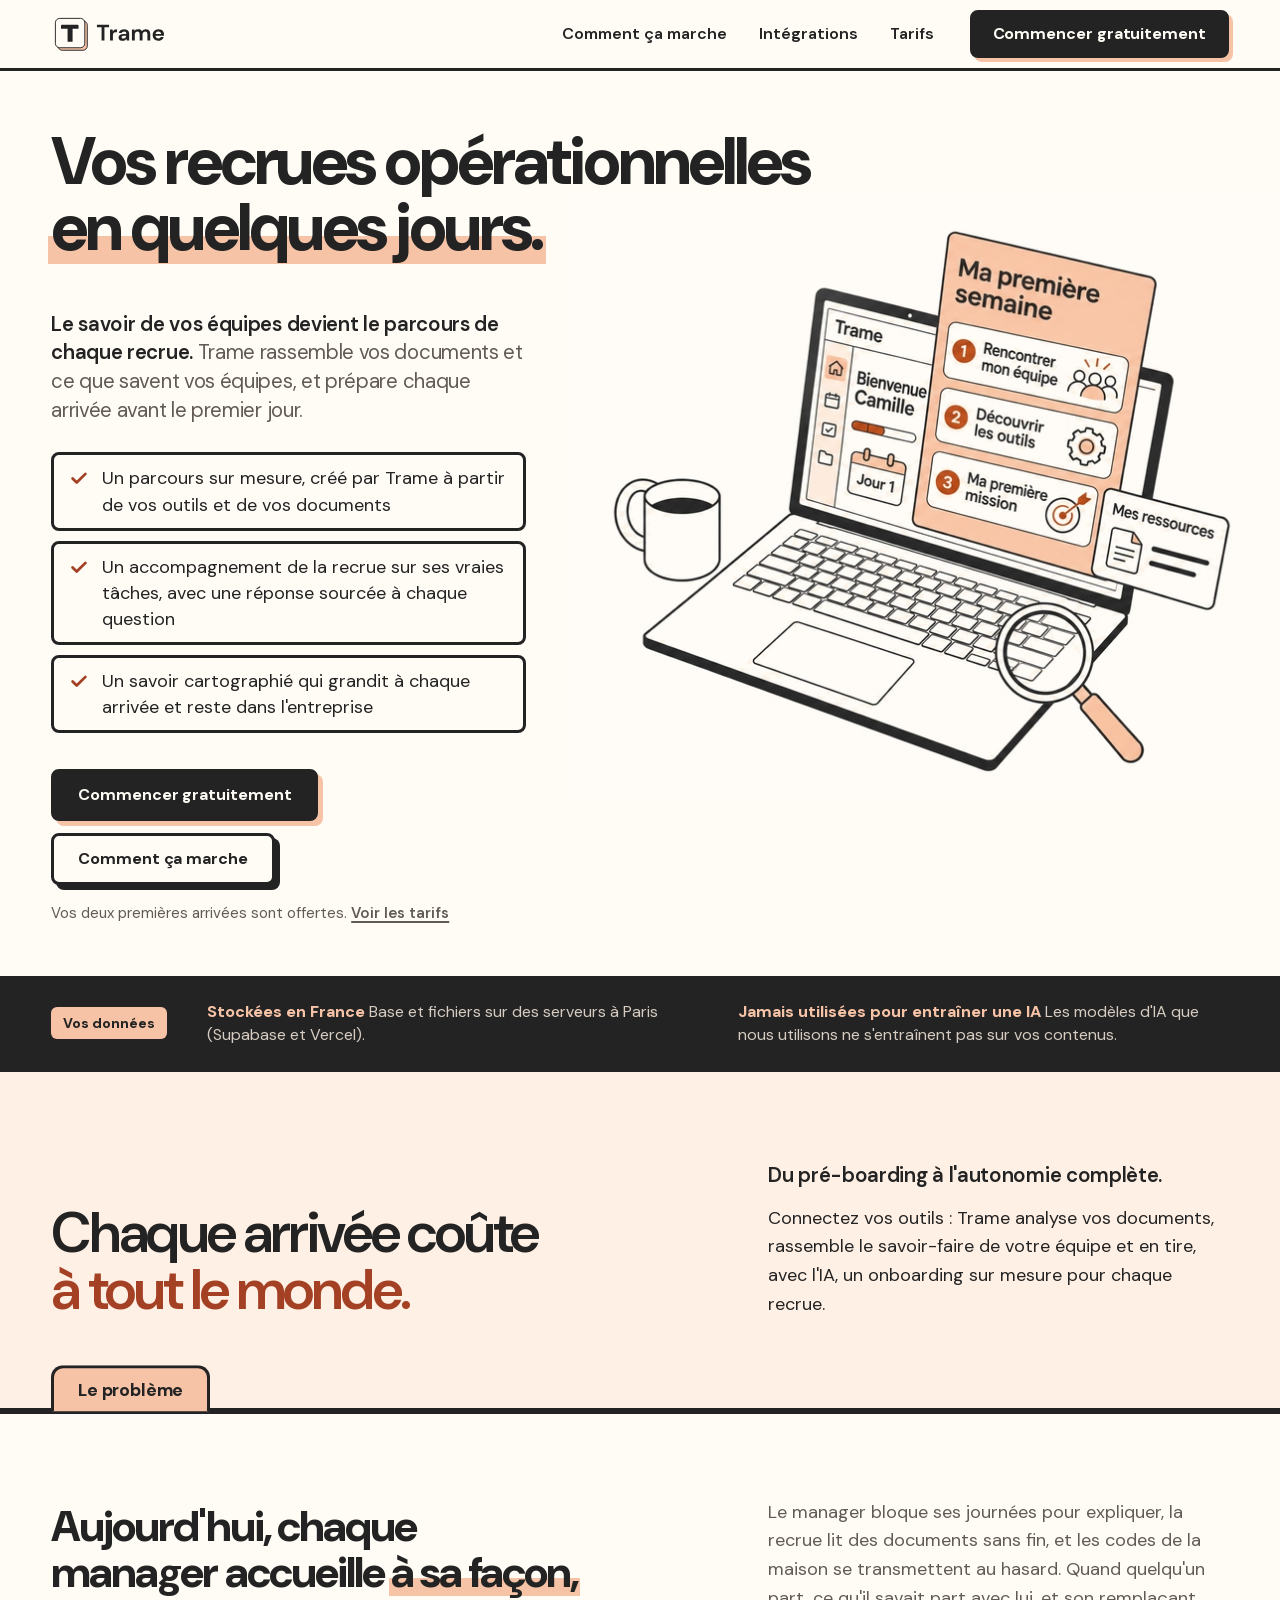
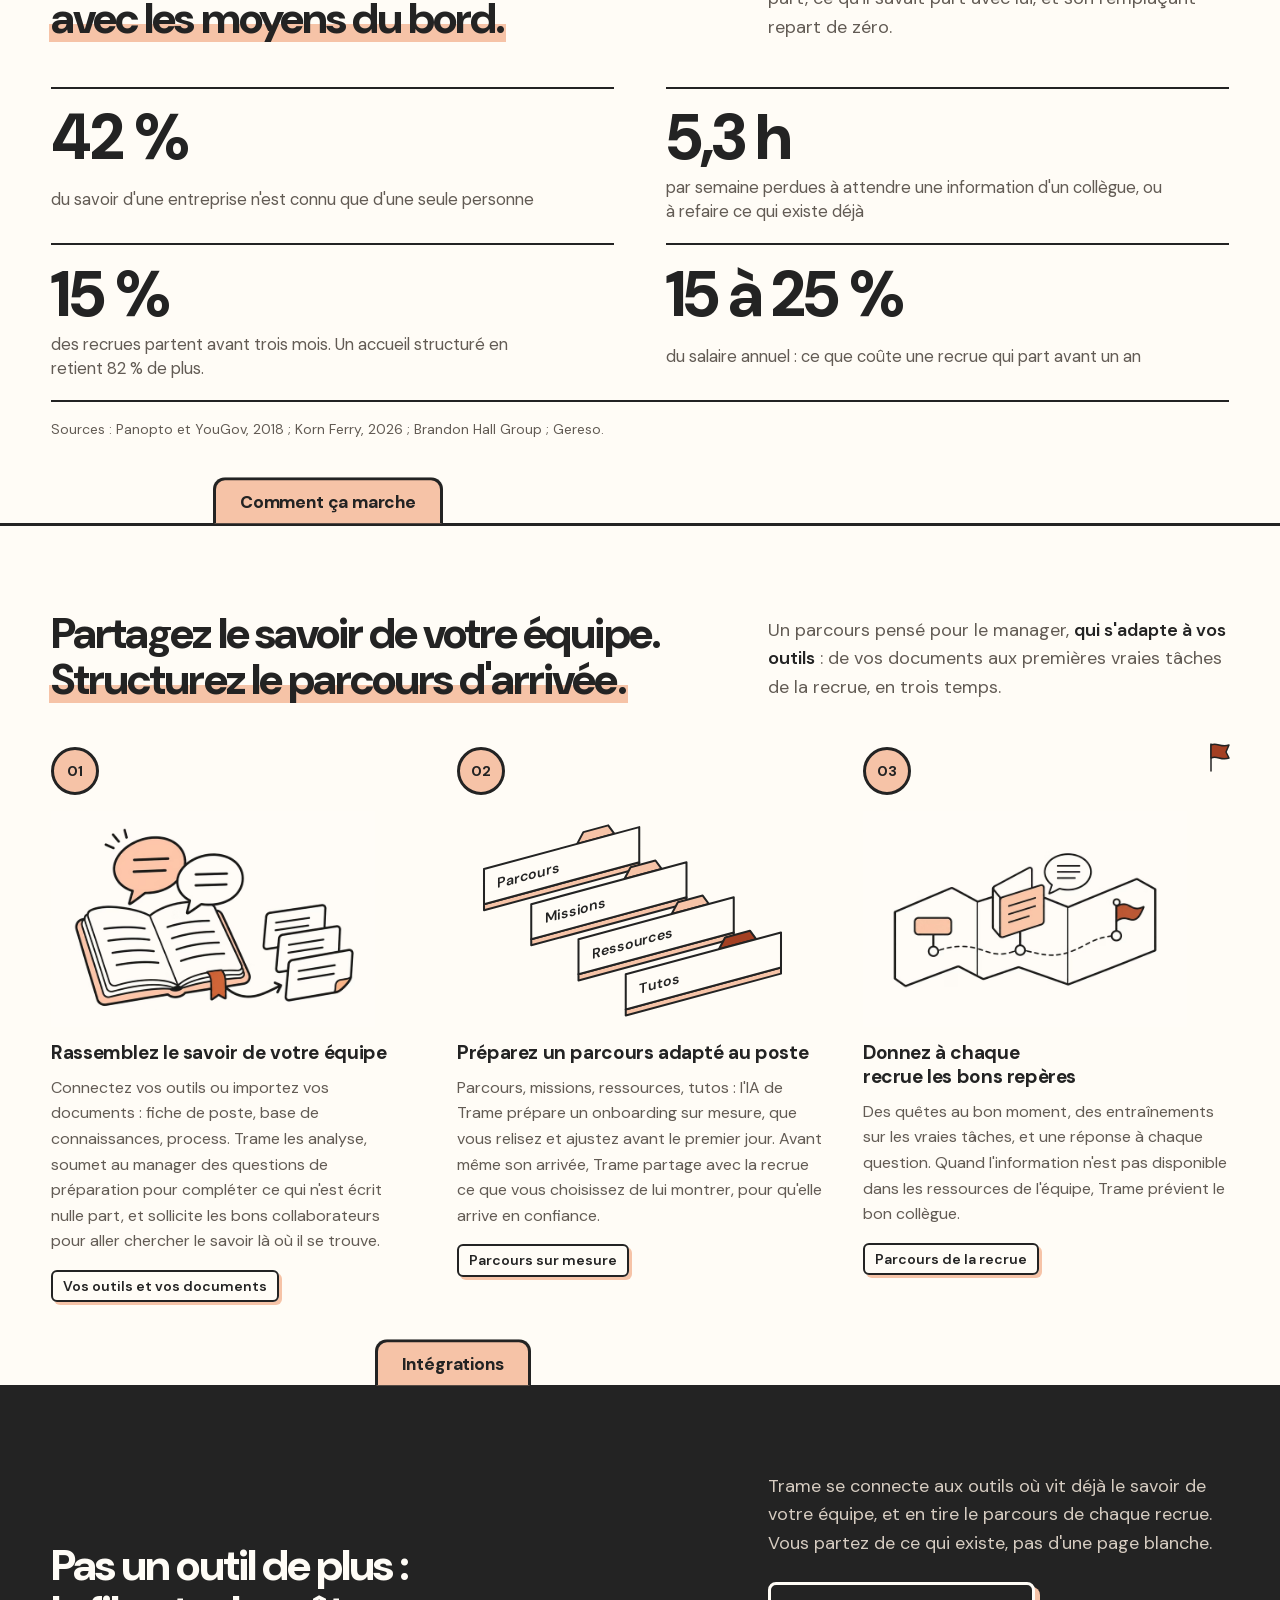
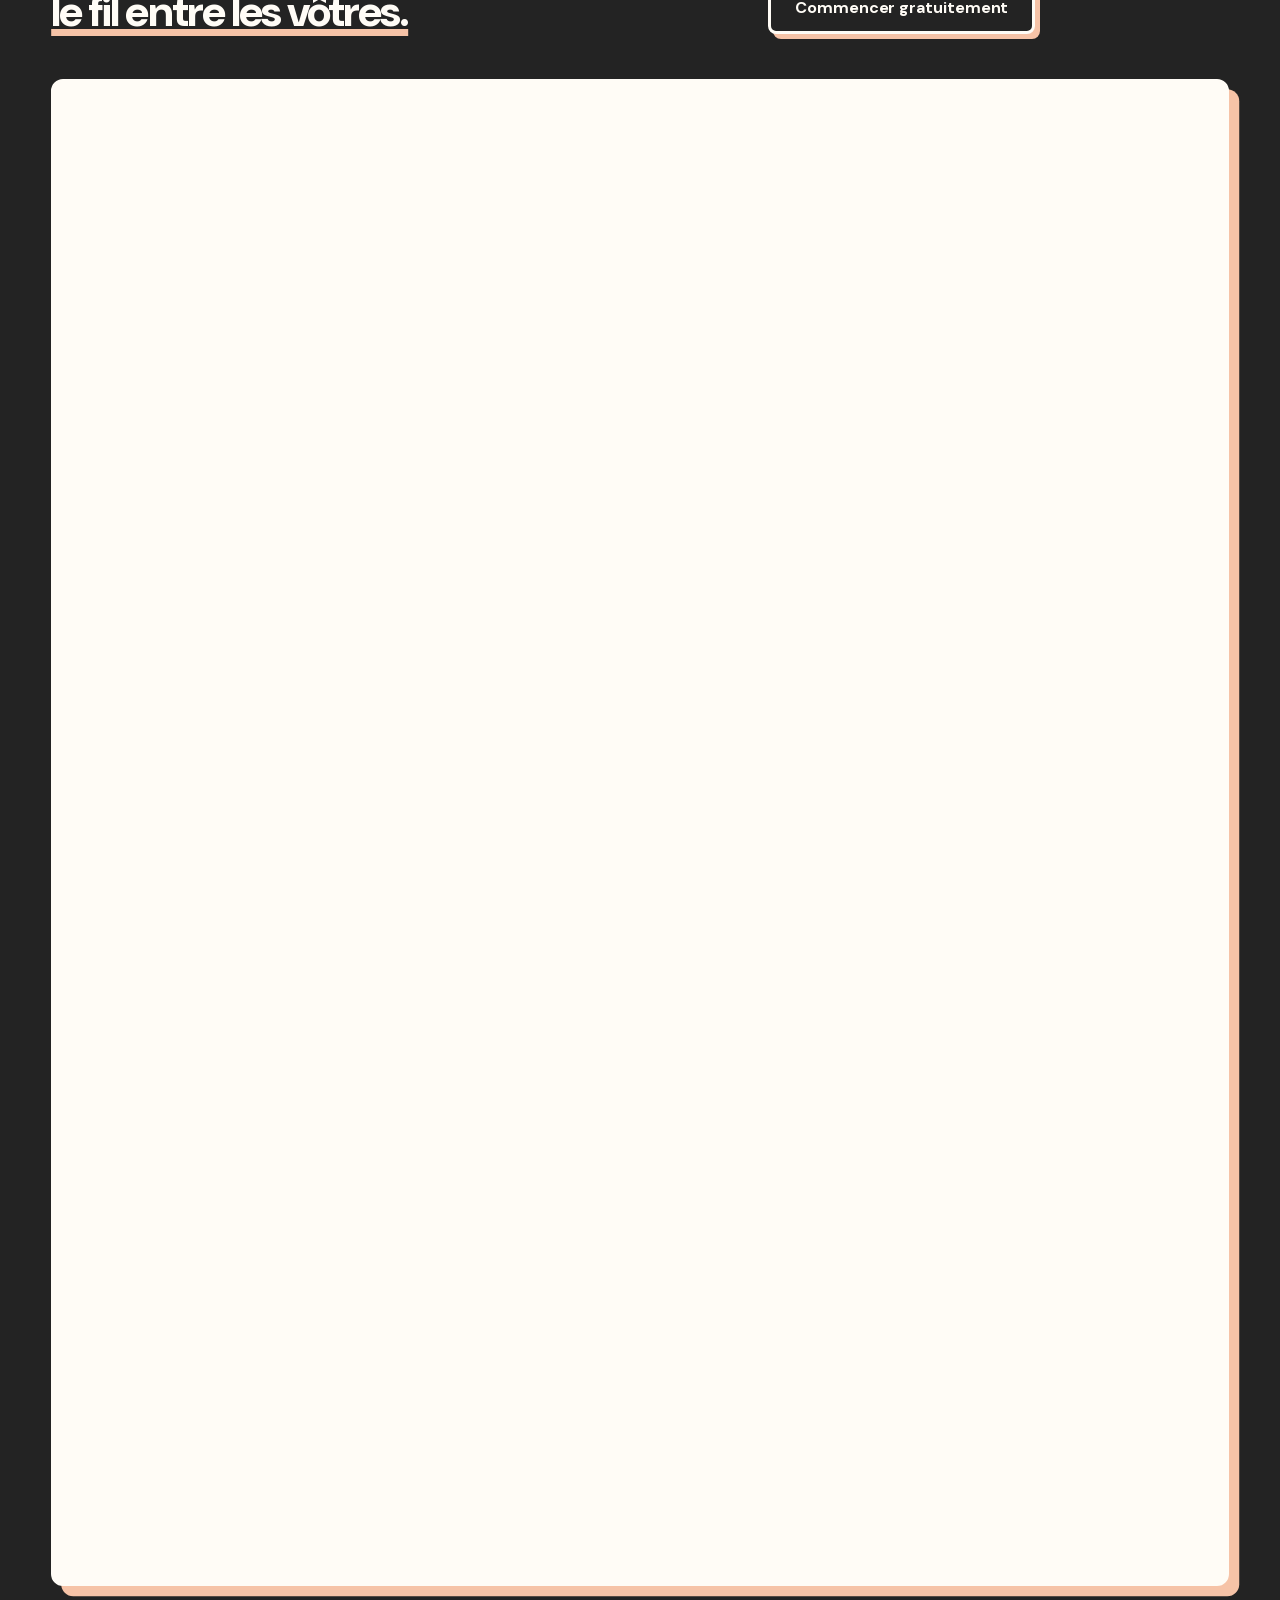
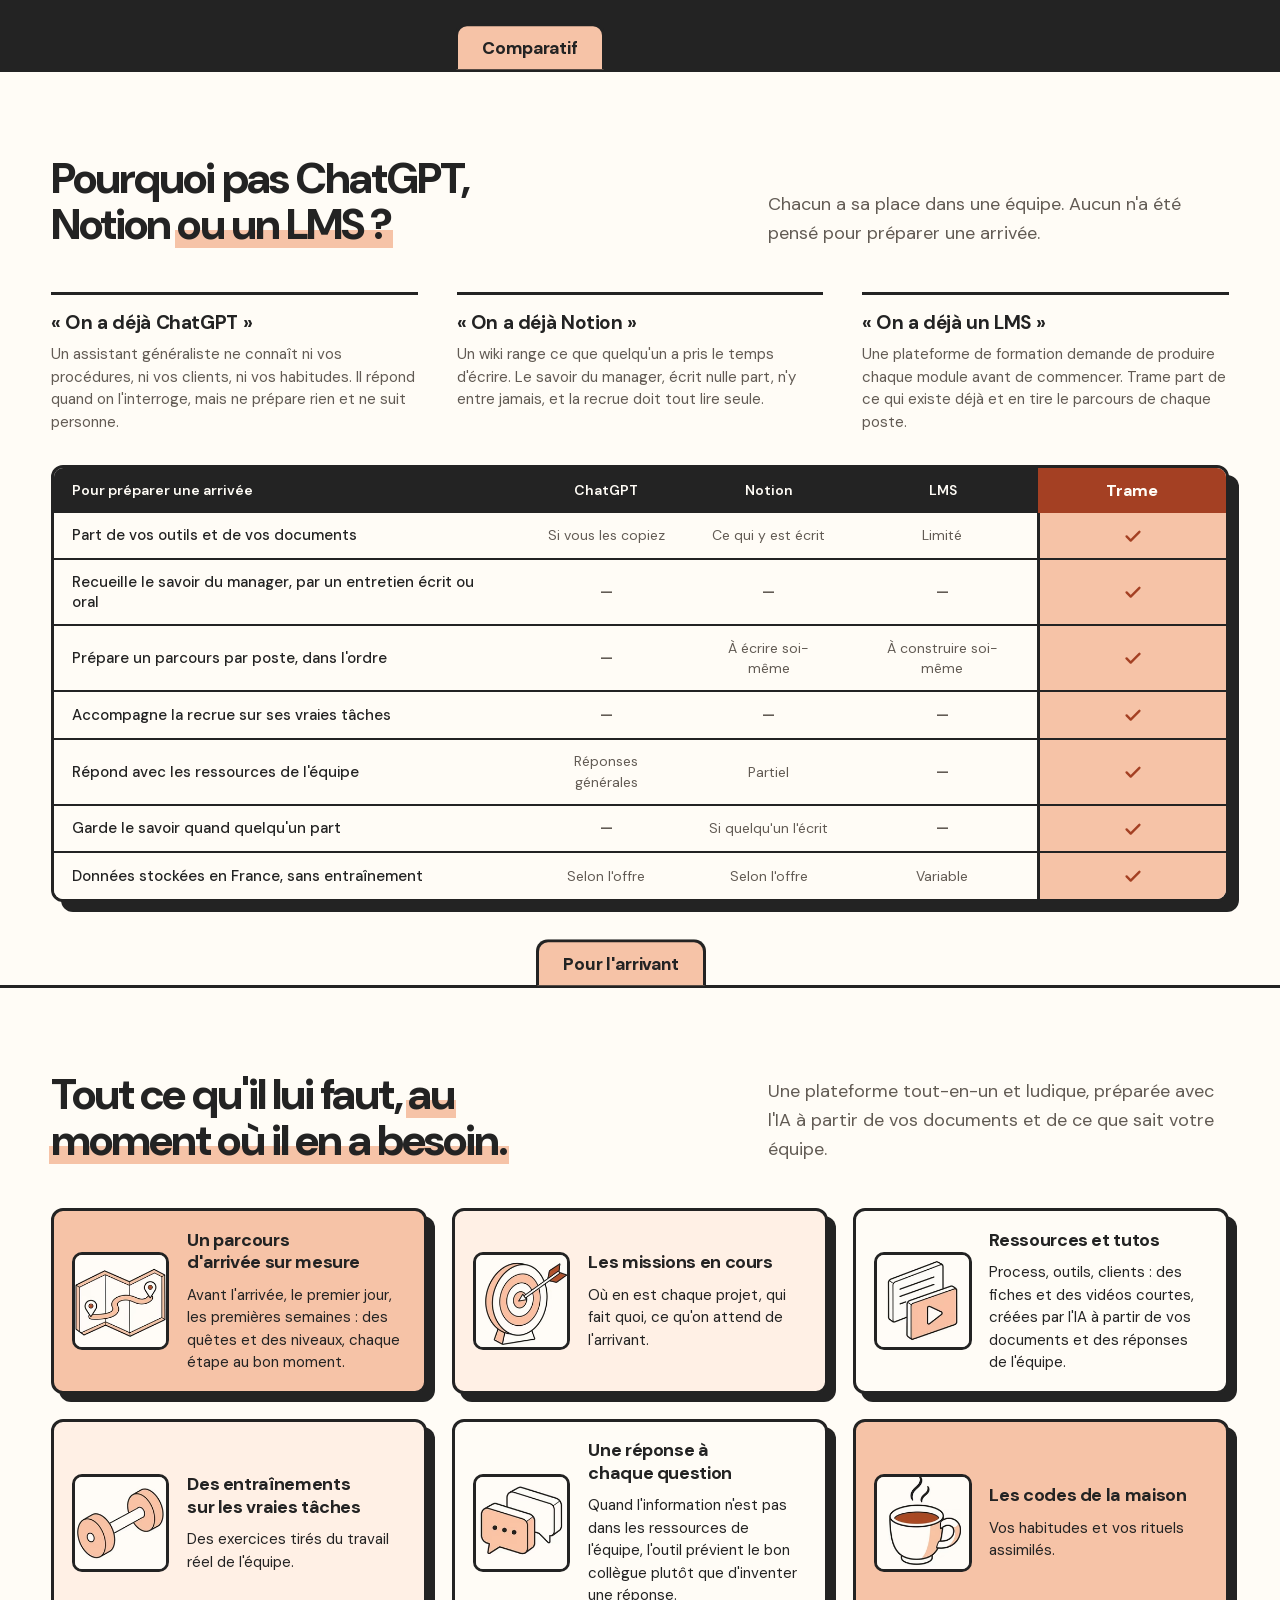
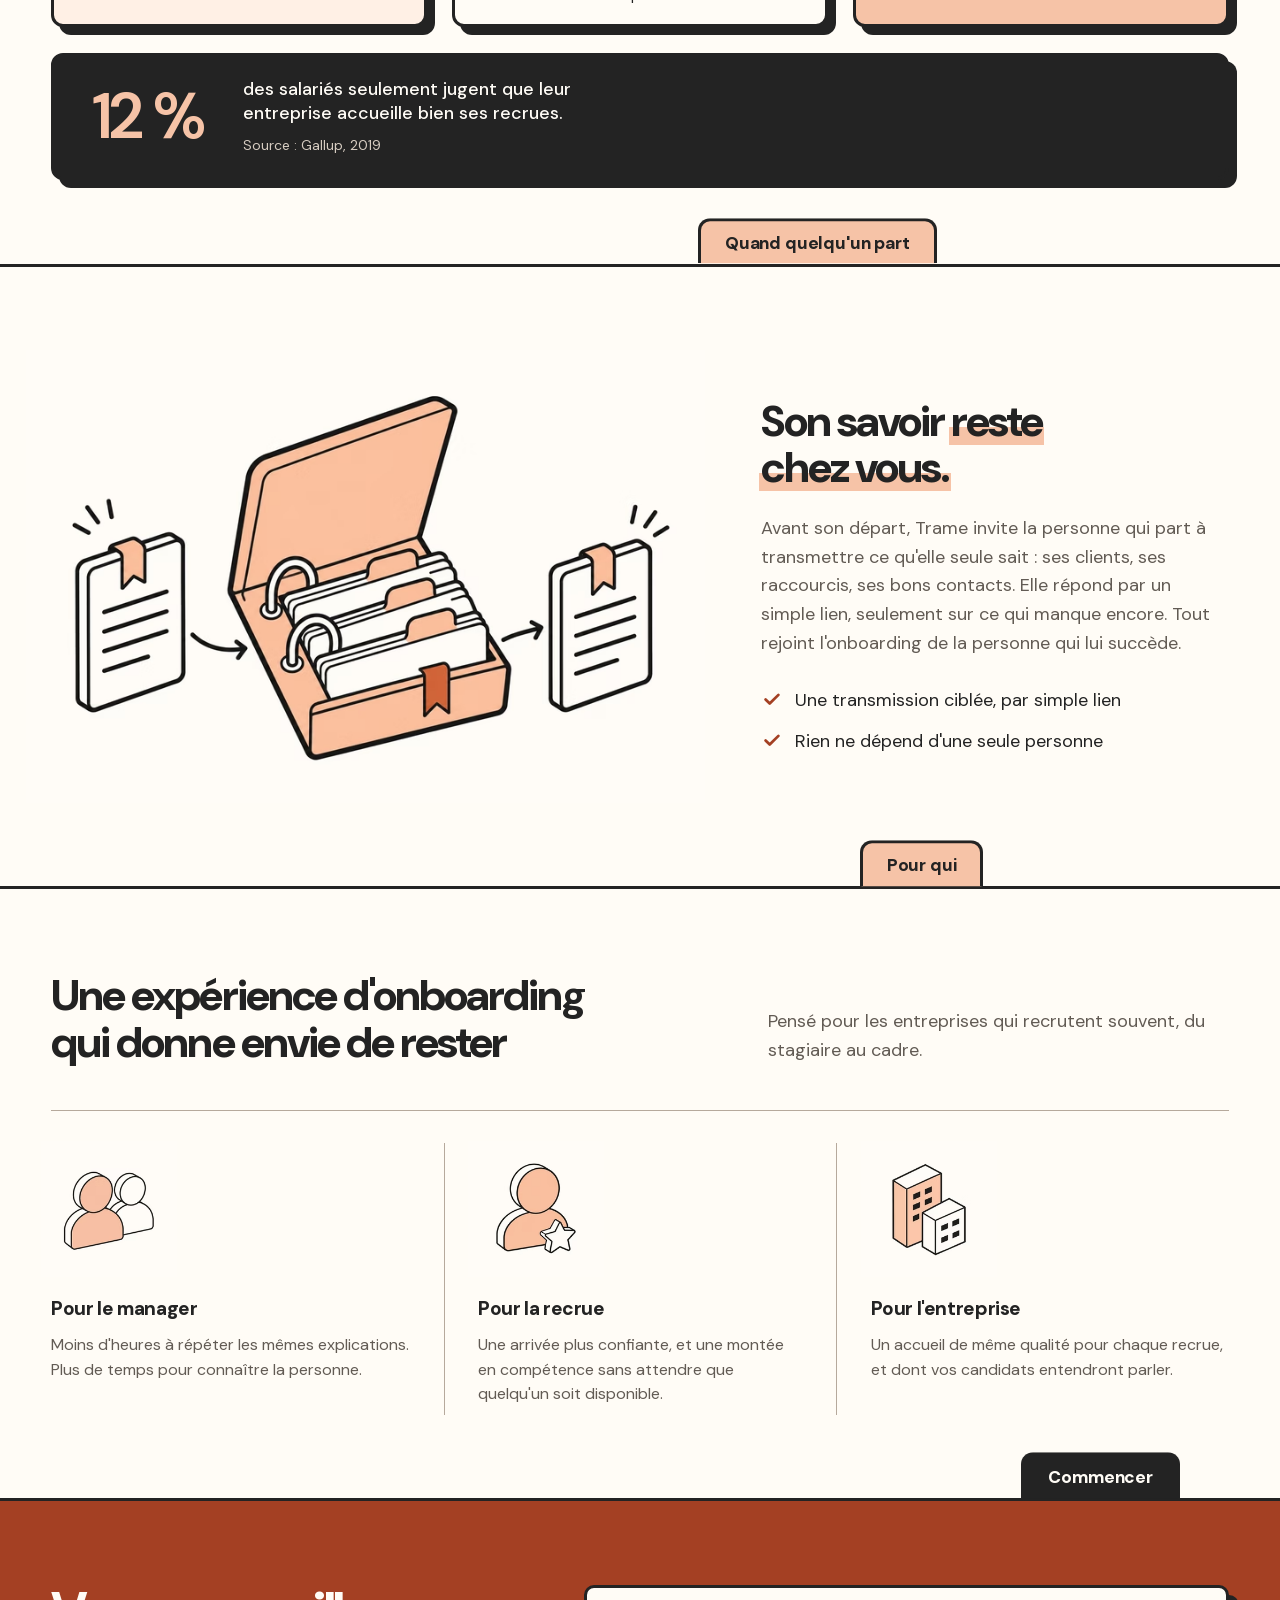
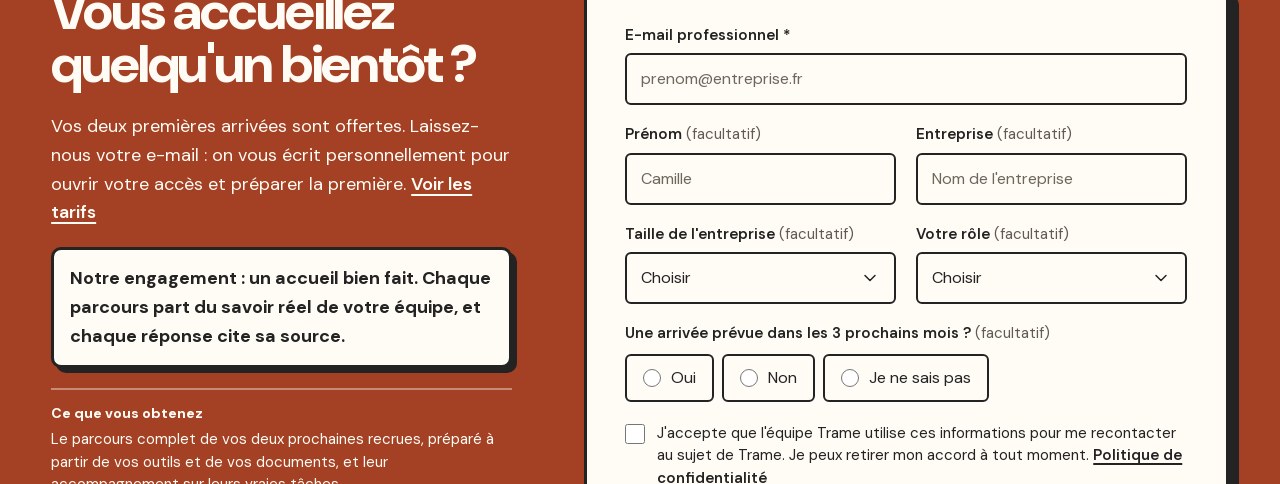
==== commit d3e0bf91: "Landing copy aligned with the product vision Hero lead and ticks, problem title, ROI figures with so" ====
--- a/index.html
+++ b/index.html
@@ -4,9 +4,9 @@
 <meta charset="utf-8">
 <meta name="viewport" content="width=device-width, initial-scale=1, viewport-fit=cover">
 <title>Trame · Préparez chaque arrivée</title>
-<meta name="description" content="À partir de vos outils et de vos documents, Trame prépare avec l'IA un onboarding sur mesure pour chaque arrivant. Vos deux premières arrivées sont offertes.">
+<meta name="description" content="À partir de vos outils et de vos documents, Trame prépare avec l'IA un onboarding sur mesure pour chaque recrue. Vos deux premières arrivées sont offertes.">
 <meta property="og:title" content="Trame · Préparez chaque arrivée">
-<meta property="og:description" content="À partir de vos outils et de vos documents, Trame prépare avec l'IA un onboarding sur mesure pour chaque arrivant. Vos deux premières arrivées sont offertes.">
+<meta property="og:description" content="À partir de vos outils et de vos documents, Trame prépare avec l'IA un onboarding sur mesure pour chaque recrue. Vos deux premières arrivées sont offertes.">
 <meta property="og:type" content="website">
 <meta property="og:locale" content="fr_FR">
 <meta name="theme-color" content="#FFFCF6">
@@ -41,11 +41,11 @@
     <div class="wrap hero__grid">
       <h1 id="hero-title">Vos recrues opérationnelles <mark>en quelques jours.</mark></h1>
       <div class="hero__text">
-        <p class="hero__lead">Préparez chaque arrivée avec Trame. <span>Pensé pour les entreprises qui recrutent.</span></p>
+        <p class="hero__lead">Le savoir de vos équipes devient le parcours de chaque recrue. <span>Trame rassemble vos documents et ce que savent vos équipes, et prépare chaque arrivée avant le premier jour.</span></p>
         <ul class="ticks">
-          <li><svg class="tick" viewBox="0 0 24 24" width="22" height="22" aria-hidden="true"><path d="M5 12.5l4.5 4.5L19 7.5"/></svg>Un parcours sur mesure, créé par notre IA spécialisée à partir de vos outils et de vos documents</li>
-          <li><svg class="tick" viewBox="0 0 24 24" width="22" height="22" aria-hidden="true"><path d="M5 12.5l4.5 4.5L19 7.5"/></svg>Un accompagnement de l'arrivant, sur ses vraies tâches</li>
-          <li><svg class="tick" viewBox="0 0 24 24" width="22" height="22" aria-hidden="true"><path d="M5 12.5l4.5 4.5L19 7.5"/></svg>Vos compétences et vos données restent chez vous, même après un départ</li>
+          <li><svg class="tick" viewBox="0 0 24 24" width="22" height="22" aria-hidden="true"><path d="M5 12.5l4.5 4.5L19 7.5"/></svg>Un parcours sur mesure, créé par Trame à partir de vos outils et de vos documents</li>
+          <li><svg class="tick" viewBox="0 0 24 24" width="22" height="22" aria-hidden="true"><path d="M5 12.5l4.5 4.5L19 7.5"/></svg>Un accompagnement de la recrue sur ses vraies tâches, avec une réponse sourcée à chaque question</li>
+          <li><svg class="tick" viewBox="0 0 24 24" width="22" height="22" aria-hidden="true"><path d="M5 12.5l4.5 4.5L19 7.5"/></svg>Un savoir cartographié qui grandit à chaque arrivée et reste dans l'entreprise</li>
         </ul>
         <div class="actions">
           <a href="#commencer" class="btn" data-cta="hero">Commencer gratuitement</a>
@@ -69,7 +69,7 @@
     <div class="wrap trust__bar">
       <p class="trust__label">Vos données</p>
       <ul class="trust__list">
-        <li class="trust__item"><p><b>Hébergées en France</b> <span>Base et fichiers sur des serveurs à Paris (Supabase et Vercel).</span></p></li>
+        <li class="trust__item"><p><b>Stockées en France</b> <span>Base et fichiers sur des serveurs à Paris (Supabase et Vercel).</span></p></li>
         <li class="trust__item"><p><b>Jamais utilisées pour entraîner une IA</b> <span>Les modèles d'IA que nous utilisons ne s'entraînent pas sur vos contenus.</span></p></li>
       </ul>
     </div>
@@ -80,7 +80,7 @@
       <p class="intro__statement">Chaque arrivée coûte <span>à tout le monde.</span></p>
       <div class="intro__body">
         <p class="intro__lead">Du pré-boarding à l'autonomie complète.</p>
-        <p>Connectez vos outils : Trame analyse vos documents, rassemble le savoir-faire de votre équipe et en tire, avec l'IA, un onboarding sur mesure pour chaque arrivant.</p>
+        <p>Connectez vos outils : Trame analyse vos documents, rassemble le savoir-faire de votre équipe et en tire, avec l'IA, un onboarding sur mesure pour chaque recrue.</p>
       </div>
     </div>
   </section>
@@ -89,16 +89,16 @@
     <div class="wrap">
       <p class="tab" style="--tab-i:0">Le problème</p>
       <div class="lede">
-        <h2 id="probleme-title">Aujourd'hui, l'accueil tient dans <mark>une page Notion et un PDF.</mark></h2>
+        <h2 id="probleme-title">Aujourd'hui, chaque manager accueille <mark>à sa façon, avec les moyens du bord.</mark></h2>
         <p>Le manager bloque ses journées pour expliquer, la recrue lit des documents sans fin, et les codes de la maison se transmettent au hasard. Quand quelqu'un part, ce qu'il savait part avec lui, et son remplaçant repart de zéro.</p>
       </div>
       <dl class="ledger">
-        <div class="ledger__row"><dt>12 mois</dt><dd>pour qu'une recrue atteigne son plein potentiel</dd></div>
-        <div class="ledger__row"><dt>31,5 Md$</dt><dd>perdus chaque année par les entreprises du Fortune 500, faute de bien transmettre les connaissances</dd></div>
-        <div class="ledger__row"><dt>44 jours</dt><dd>pour qu'une recrue décide si elle reste ou non</dd></div>
-        <div class="ledger__row"><dt>1 sur 2</dt><dd>Plus d'un RH sur deux dit que les managers manquent de temps pour l'accueil</dd></div>
+        <div class="ledger__row"><dt>42 %</dt><dd>du savoir d'une entreprise n'est connu que d'une seule personne</dd></div>
+        <div class="ledger__row"><dt>5,3 h</dt><dd>par semaine perdues à attendre une information d'un collègue, ou à refaire ce qui existe déjà</dd></div>
+        <div class="ledger__row"><dt>15 %</dt><dd>des recrues partent avant trois mois. Un accueil structuré en retient 82 % de plus.</dd></div>
+        <div class="ledger__row"><dt>15 à 25 %</dt><dd>du salaire annuel : ce que coûte une recrue qui part avant un an</dd></div>
       </dl>
-      <p class="sources">Sources : Gallup ; IDC ; BambooHR, 2023 ; HCI et Kronos.</p>
+      <p class="sources">Sources : Panopto et YouGov, 2018 ; Korn Ferry, 2026 ; Brandon Hall Group ; Gereso.</p>
     </div>
   </section>
 
@@ -107,7 +107,7 @@
       <p class="tab" style="--tab-i:1">Comment ça marche</p>
       <div class="lede">
         <h2 id="comment-title">Partagez le savoir de votre équipe. <mark>Structurez le parcours d'arrivée.</mark></h2>
-        <p>Un parcours pensé pour le manager, <strong>qui s'adapte à vos outils</strong> : de vos documents aux premières vraies tâches de l'arrivant, en trois temps.</p>
+        <p>Un parcours pensé pour le manager, <strong>qui s'adapte à vos outils</strong> : de vos documents aux premières vraies tâches de la recrue, en trois temps.</p>
       </div>
       <div class="weave">
         <svg class="weave__thread" viewBox="0 0 1200 40" preserveAspectRatio="none" aria-hidden="true"><path d="M0 20C133 2 267 2 400 20S667 38 800 20S1067 2 1172 20"/></svg>
@@ -122,7 +122,7 @@
               </picture>
             </figure>
             <h3>Rassemblez le savoir de votre équipe</h3>
-            <p>Connectez vos outils ou importez vos documents : fiche de poste, base de connaissances, process. Trame les analyse, puis soumet au manager des questions de préparation pour compléter ce qui n'est écrit nulle part.</p>
+            <p>Connectez vos outils ou importez vos documents : fiche de poste, base de connaissances, process. Trame les analyse, soumet au manager des questions de préparation pour compléter ce qui n'est écrit nulle part, et sollicite les bons collaborateurs pour aller chercher le savoir là où il se trouve.</p>
             <p class="tag">Vos outils et vos documents</p>
           </li>
           <li class="step">
@@ -146,7 +146,7 @@
       <text x="270" y="343.5" transform="matrix(1 -0.27 0 1 0 0)">Tutos</text>
             </svg>
             <h3>Préparez un parcours adapté au poste</h3>
-            <p>Parcours, missions, ressources, tutos : l'IA de Trame prépare un onboarding sur mesure, que vous relisez et ajustez avant le premier jour.</p>
+            <p>Parcours, missions, ressources, tutos : l'IA de Trame prépare un onboarding sur mesure, que vous relisez et ajustez avant le premier jour. Avant même son arrivée, Trame partage avec la recrue ce que vous choisissez de lui montrer, pour qu'elle arrive en confiance.</p>
             <p class="tag">Parcours sur mesure</p>
           </li>
           <li class="step">
@@ -159,7 +159,7 @@
             </figure>
             <h3>Donnez à chaque recrue les bons repères</h3>
             <p>Des quêtes au bon moment, des entraînements sur les vraies tâches, et une réponse à chaque question. Quand l'information n'est pas disponible dans les ressources de l'équipe, Trame prévient le bon collègue.</p>
-            <p class="tag">Parcours de l'arrivant</p>
+            <p class="tag">Parcours de la recrue</p>
           </li>
         </ol>
       </div>
@@ -172,7 +172,7 @@
       <div class="lede lede--ink">
         <h2 id="integrations-title">Pas un outil de plus : <mark>le fil entre les vôtres.</mark></h2>
         <div class="lede__side">
-          <p>Trame se connecte aux outils où vit déjà le savoir de votre équipe, et en tire le parcours de chaque arrivant. Vous partez de ce qui existe, pas d'une page blanche.</p>
+          <p>Trame se connecte aux outils où vit déjà le savoir de votre équipe, et en tire le parcours de chaque recrue. Vous partez de ce qui existe, pas d'une page blanche.</p>
           <a href="#commencer" class="btn btn--on-ink" data-cta="integrations">Commencer gratuitement</a>
         </div>
       </div>
@@ -207,12 +207,12 @@
           <thead><tr><th scope="col">Pour préparer une arrivée</th><th scope="col">ChatGPT</th><th scope="col">Notion</th><th scope="col">LMS</th><th scope="col" class="compare__us">Trame</th></tr></thead>
           <tbody>
             <tr><th scope="row">Part de vos outils et de vos documents</th><td><span class="compare__part">Si vous les copiez</span></td><td><span class="compare__part">Ce qui y est écrit</span></td><td><span class="compare__part">Limité</span></td><td class="compare__us"><svg class="compare__yes" viewBox="0 0 24 24" width="22" height="22" role="img" aria-label="Oui"><path d="M5 12.5l4.5 4.5L19 7.5"/></svg></td></tr>
-            <tr><th scope="row">Recueille le savoir du manager, à l'oral</th><td><span class="compare__no"><span aria-hidden="true">—</span><span class="visually-hidden">Non</span></span></td><td><span class="compare__no"><span aria-hidden="true">—</span><span class="visually-hidden">Non</span></span></td><td><span class="compare__no"><span aria-hidden="true">—</span><span class="visually-hidden">Non</span></span></td><td class="compare__us"><svg class="compare__yes" viewBox="0 0 24 24" width="22" height="22" role="img" aria-label="Oui"><path d="M5 12.5l4.5 4.5L19 7.5"/></svg></td></tr>
+            <tr><th scope="row">Recueille le savoir du manager, par un entretien écrit ou oral</th><td><span class="compare__no"><span aria-hidden="true">—</span><span class="visually-hidden">Non</span></span></td><td><span class="compare__no"><span aria-hidden="true">—</span><span class="visually-hidden">Non</span></span></td><td><span class="compare__no"><span aria-hidden="true">—</span><span class="visually-hidden">Non</span></span></td><td class="compare__us"><svg class="compare__yes" viewBox="0 0 24 24" width="22" height="22" role="img" aria-label="Oui"><path d="M5 12.5l4.5 4.5L19 7.5"/></svg></td></tr>
             <tr><th scope="row">Prépare un parcours par poste, dans l'ordre</th><td><span class="compare__no"><span aria-hidden="true">—</span><span class="visually-hidden">Non</span></span></td><td><span class="compare__part">À écrire soi-même</span></td><td><span class="compare__part">À construire soi-même</span></td><td class="compare__us"><svg class="compare__yes" viewBox="0 0 24 24" width="22" height="22" role="img" aria-label="Oui"><path d="M5 12.5l4.5 4.5L19 7.5"/></svg></td></tr>
             <tr><th scope="row">Accompagne la recrue sur ses vraies tâches</th><td><span class="compare__no"><span aria-hidden="true">—</span><span class="visually-hidden">Non</span></span></td><td><span class="compare__no"><span aria-hidden="true">—</span><span class="visually-hidden">Non</span></span></td><td><span class="compare__no"><span aria-hidden="true">—</span><span class="visually-hidden">Non</span></span></td><td class="compare__us"><svg class="compare__yes" viewBox="0 0 24 24" width="22" height="22" role="img" aria-label="Oui"><path d="M5 12.5l4.5 4.5L19 7.5"/></svg></td></tr>
             <tr><th scope="row">Répond avec les ressources de l'équipe</th><td><span class="compare__part">Réponses générales</span></td><td><span class="compare__part">Partiel</span></td><td><span class="compare__no"><span aria-hidden="true">—</span><span class="visually-hidden">Non</span></span></td><td class="compare__us"><svg class="compare__yes" viewBox="0 0 24 24" width="22" height="22" role="img" aria-label="Oui"><path d="M5 12.5l4.5 4.5L19 7.5"/></svg></td></tr>
             <tr><th scope="row">Garde le savoir quand quelqu'un part</th><td><span class="compare__no"><span aria-hidden="true">—</span><span class="visually-hidden">Non</span></span></td><td><span class="compare__part">Si quelqu'un l'écrit</span></td><td><span class="compare__no"><span aria-hidden="true">—</span><span class="visually-hidden">Non</span></span></td><td class="compare__us"><svg class="compare__yes" viewBox="0 0 24 24" width="22" height="22" role="img" aria-label="Oui"><path d="M5 12.5l4.5 4.5L19 7.5"/></svg></td></tr>
-            <tr><th scope="row">Données hébergées en France, sans entraînement</th><td><span class="compare__part">Selon l'offre</span></td><td><span class="compare__part">Selon l'offre</span></td><td><span class="compare__part">Variable</span></td><td class="compare__us"><svg class="compare__yes" viewBox="0 0 24 24" width="22" height="22" role="img" aria-label="Oui"><path d="M5 12.5l4.5 4.5L19 7.5"/></svg></td></tr>
+            <tr><th scope="row">Données stockées en France, sans entraînement</th><td><span class="compare__part">Selon l'offre</span></td><td><span class="compare__part">Selon l'offre</span></td><td><span class="compare__part">Variable</span></td><td class="compare__us"><svg class="compare__yes" viewBox="0 0 24 24" width="22" height="22" role="img" aria-label="Oui"><path d="M5 12.5l4.5 4.5L19 7.5"/></svg></td></tr>
           </tbody>
         </table>
       </div>
@@ -257,7 +257,7 @@
           <h3>Les codes de la maison</h3>
           <p>Vos habitudes et vos rituels assimilés.</p>
         </article>
-        <p class="proof"><span class="proof__value">+82 %</span> <span class="proof__label">de recrues qui restent quand l'accueil est structuré.</span> <span class="proof__source">Source : Brandon Hall Group</span></p>
+        <p class="proof"><span class="proof__value">12 %</span> <span class="proof__label">des salariés seulement jugent que leur entreprise accueille bien ses recrues.</span> <span class="proof__source">Source : Gallup, 2019</span></p>
       </div>
     </div>
   </section>
@@ -274,9 +274,9 @@
         </figure>
         <div class="handover__text">
           <h2 id="savoir-title">Son savoir <mark>reste chez vous.</mark></h2>
-          <p>Avant son dernier jour, la personne qui part répond à un entretien guidé dans Trame. Les clients à part, les raccourcis, les bons contacts : tout rejoint la base de l'équipe et l'onboarding de son successeur.</p>
+          <p>Avant son départ, Trame invite la personne qui part à transmettre ce qu'elle seule sait : ses clients, ses raccourcis, ses bons contacts. Elle répond par un simple lien, seulement sur ce qui manque encore. Tout rejoint l'onboarding de la personne qui lui succède.</p>
           <ul class="ticks ticks--compact">
-            <li><svg class="tick" viewBox="0 0 24 24" width="22" height="22" aria-hidden="true"><path d="M5 12.5l4.5 4.5L19 7.5"/></svg>Entretien de départ guidé</li>
+            <li><svg class="tick" viewBox="0 0 24 24" width="22" height="22" aria-hidden="true"><path d="M5 12.5l4.5 4.5L19 7.5"/></svg>Une transmission ciblée, par simple lien</li>
             <li><svg class="tick" viewBox="0 0 24 24" width="22" height="22" aria-hidden="true"><path d="M5 12.5l4.5 4.5L19 7.5"/></svg>Rien ne dépend d'une seule personne</li>
           </ul>
         </div>
@@ -288,8 +288,8 @@
     <div class="wrap">
       <p class="tab" style="--tab-i:5">Pour qui</p>
       <div class="lede">
-        <h2 id="pour-qui-title">Une expérience d'onboarding révolutionnée</h2>
-        <p>Pensé d'abord pour les startups et PME qui recrutent souvent, et pour les équipes qui accueillent stagiaires et alternants.</p>
+        <h2 id="pour-qui-title">Une expérience d'onboarding qui donne envie de rester</h2>
+        <p>Pensé pour les entreprises qui recrutent souvent, du stagiaire au cadre.</p>
       </div>
       <div class="audiences">
         <article class="audience">
@@ -299,13 +299,13 @@
         </article>
         <article class="audience">
           <picture class="picto picto--lg"><source type="image/avif" srcset="assets/pictogrammes/picto-arrivant-240.avif 240w, assets/pictogrammes/picto-arrivant-400.avif 400w" sizes="136px"><img src="assets/pictogrammes/picto-arrivant-400.jpg" width="400" height="400" loading="lazy" decoding="async" alt=""></picture>
-          <h3>Pour le nouvel arrivant</h3>
-          <p>Un premier jour moins stressant, et des premières tâches sans attendre que quelqu'un soit disponible.</p>
+          <h3>Pour la recrue</h3>
+          <p>Une arrivée plus confiante, et une montée en compétence sans attendre que quelqu'un soit disponible.</p>
         </article>
         <article class="audience">
           <picture class="picto picto--lg"><source type="image/avif" srcset="assets/pictogrammes/picto-entreprise-240.avif 240w, assets/pictogrammes/picto-entreprise-400.avif 400w" sizes="136px"><img src="assets/pictogrammes/picto-entreprise-400.jpg" width="400" height="400" loading="lazy" decoding="async" alt=""></picture>
           <h3>Pour l'entreprise</h3>
-          <p>Le savoir reste quand les gens partent. Et un accueil dont vos candidats entendront parler.</p>
+          <p>Un accueil de même qualité pour chaque recrue, et dont vos candidats entendront parler.</p>
         </article>
       </div>
     </div>
@@ -318,7 +318,7 @@
         <div class="beta__intro">
           <h2 id="beta-title">Vous accueillez quelqu'un bientôt ?</h2>
           <p>Vos deux premières arrivées sont offertes. Laissez-nous votre e-mail : on vous écrit personnellement pour ouvrir votre accès et préparer la première. <a href="tarifs.html">Voir les tarifs</a></p>
-          <p class="offer__stance">Notre parti pris : on ne promet pas d'aller vite. Le temps que vous investissez se retrouve dans la qualité de l'accueil.</p>
+          <p class="offer__stance">Notre engagement : un accueil bien fait. Chaque parcours part du savoir réel de votre équipe, et chaque réponse cite sa source.</p>
           <dl class="offer">
             <div><dt>Ce que vous obtenez</dt><dd>Le parcours complet de vos deux prochaines recrues, préparé à partir de vos outils et de vos documents, et leur accompagnement sur leurs vraies tâches.</dd></div>
             <div><dt>Ce que nous vous demandons</dt><dd>Autant de documents que possible : fiches de poste, procédures, livret d'accueil, présentations. Et deux échanges de 30 minutes avec le manager, au lancement puis au bilan.</dd></div>
@@ -418,7 +418,7 @@
         <h3>Directeur de la publication</h3>
         <p>[NOM DU DIRECTEUR DE LA PUBLICATION]</p>
         <h3>Hébergeur</h3>
-        <p>[NOM DE L'HÉBERGEUR], [ADRESSE], [TÉLÉPHONE]. Par exemple, si vous utilisez Netlify : Netlify, Inc., 512 2nd Street, Suite 200, San Francisco, CA 94107, États-Unis.</p>
+        <p>GitHub Pages, service de GitHub, Inc., 88 Colin P. Kelly Jr. Street, San Francisco, CA 94107, États-Unis.</p>
         <h3>Propriété intellectuelle</h3>
         <p>Les textes, le logotype et les illustrations de ce site appartiennent à leurs auteurs. Toute reproduction sans autorisation est interdite.</p>
       </div>
@@ -448,7 +448,7 @@
     </details>
 
     <div class="colophon__bottom">
-      <span>© 2026 Trame. Projet en construction.</span>
+      <span>© 2026 Trame. Trame est en construction : certaines fonctions présentées ici arrivent dans les prochaines semaines.</span>
       <span><a href="#mentions" class="open-legal">Mentions légales</a> · <a href="#confidentialite" class="open-legal">Confidentialité</a></span>
     </div>
   </div>
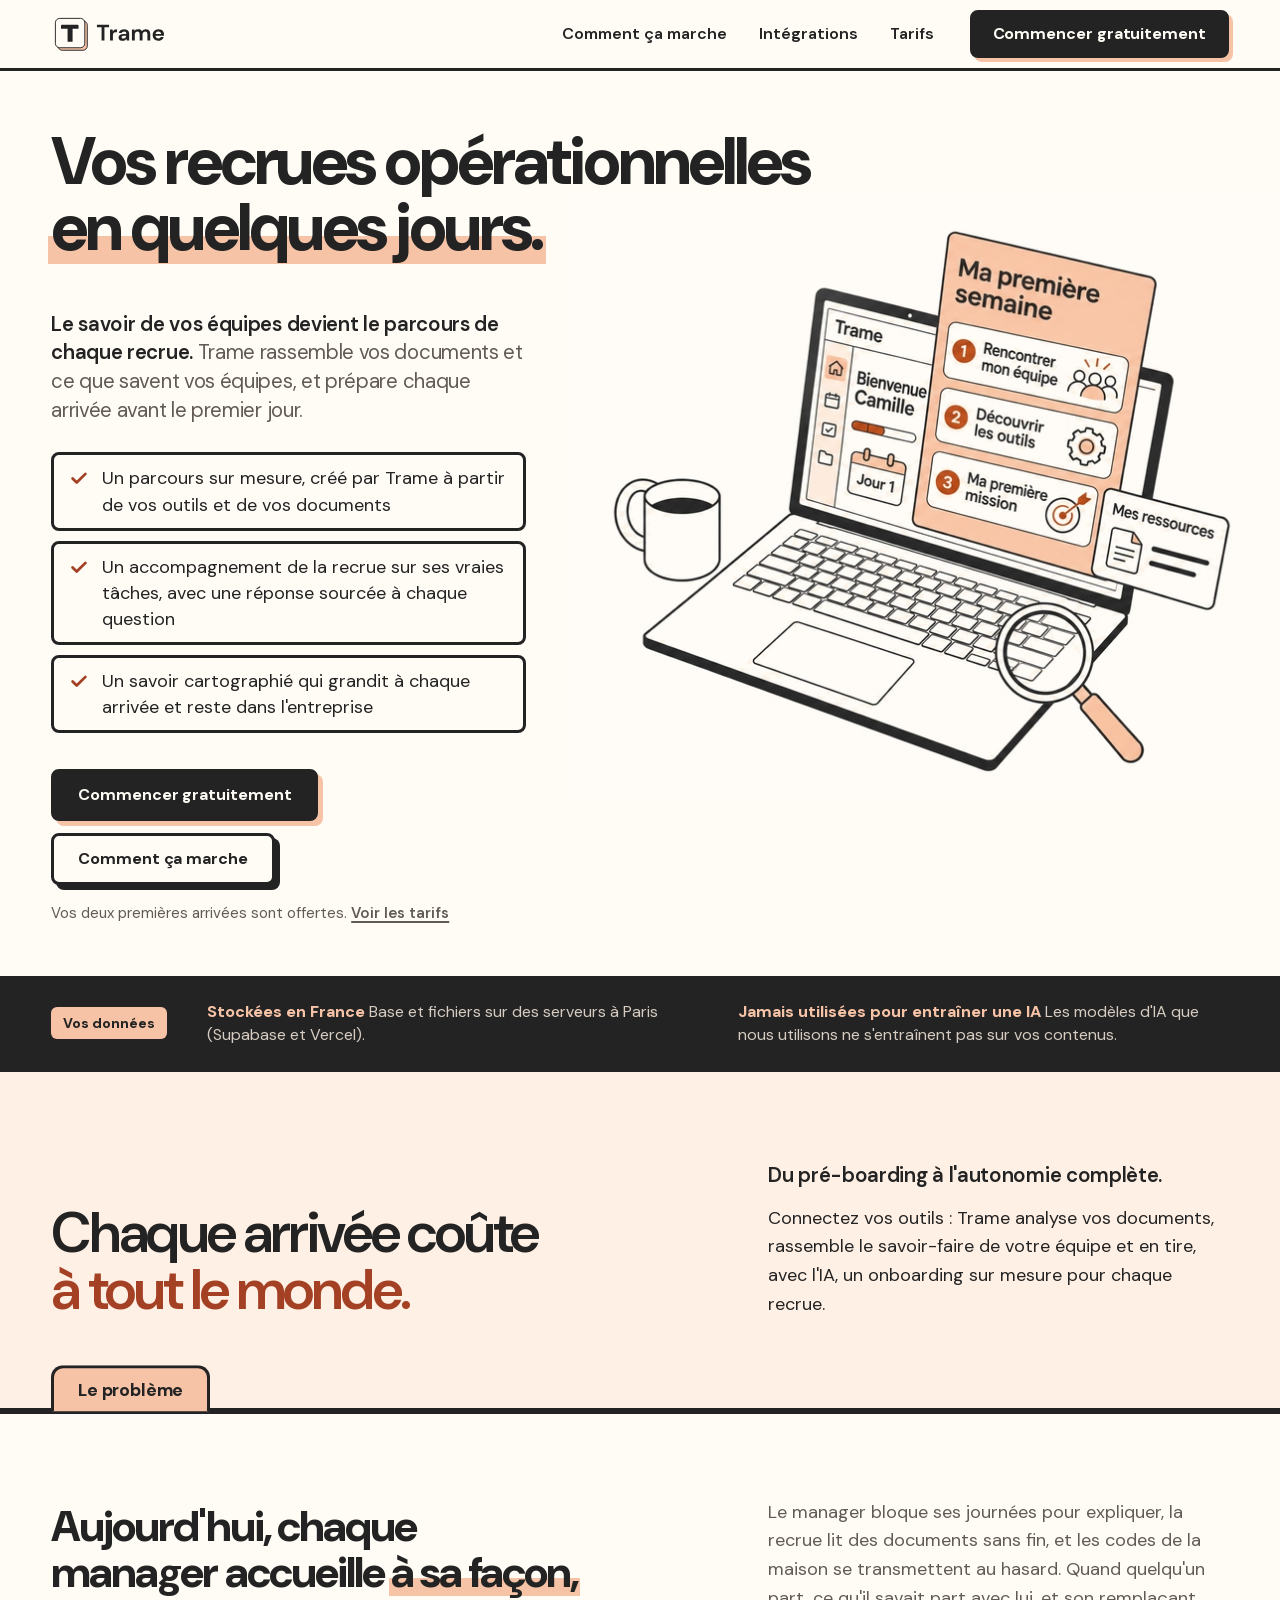
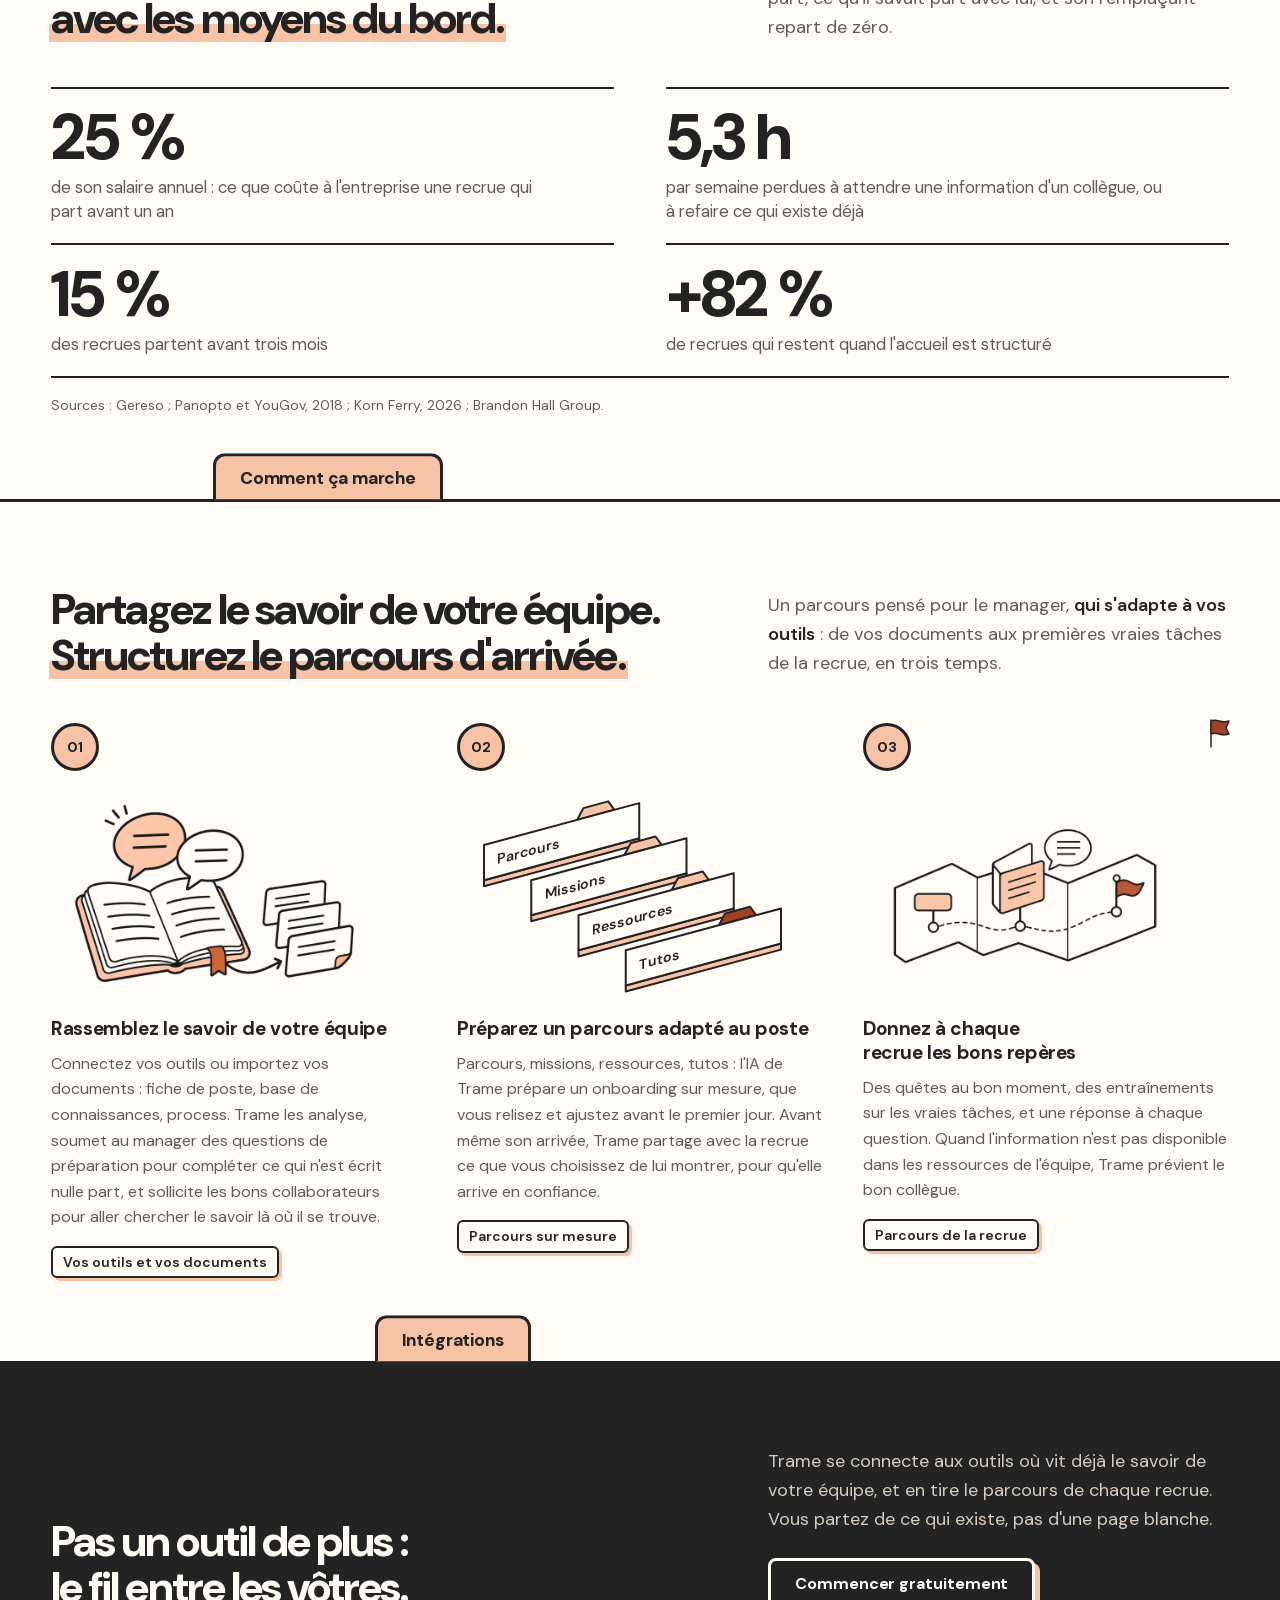
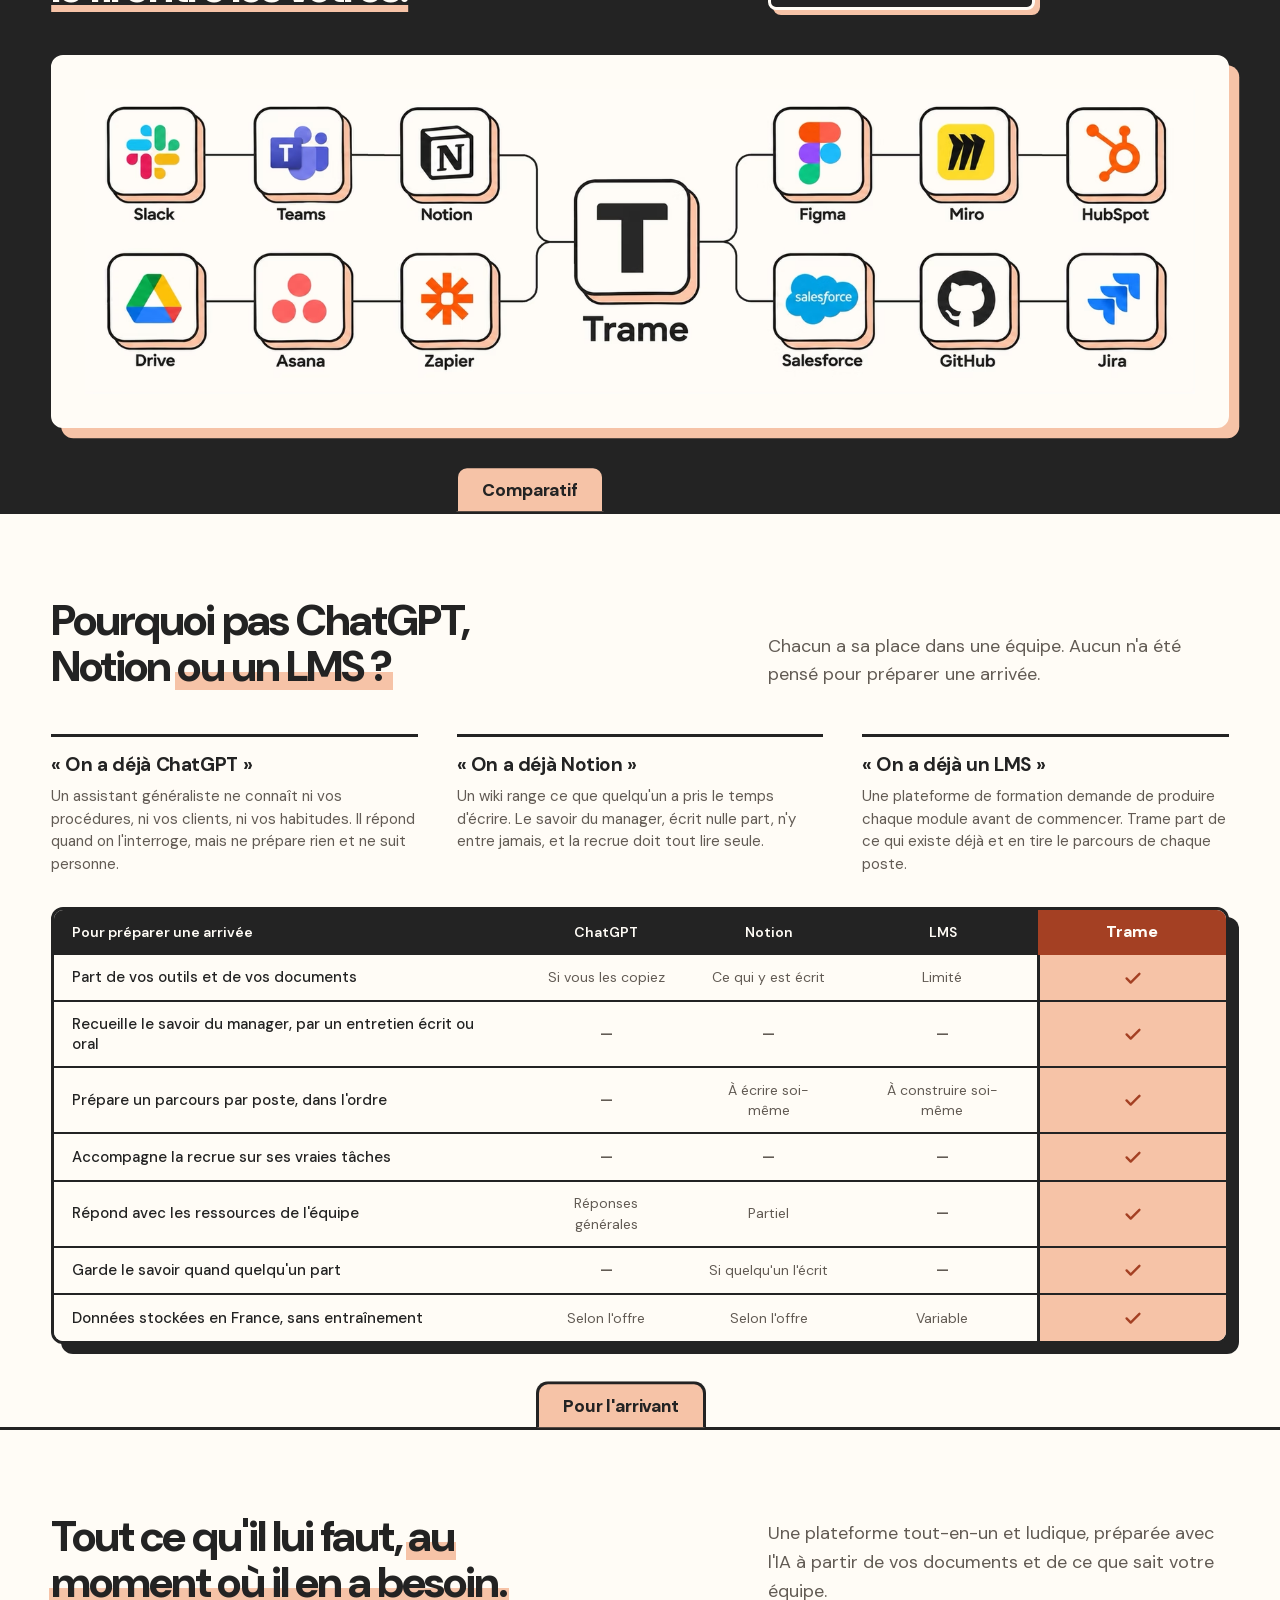
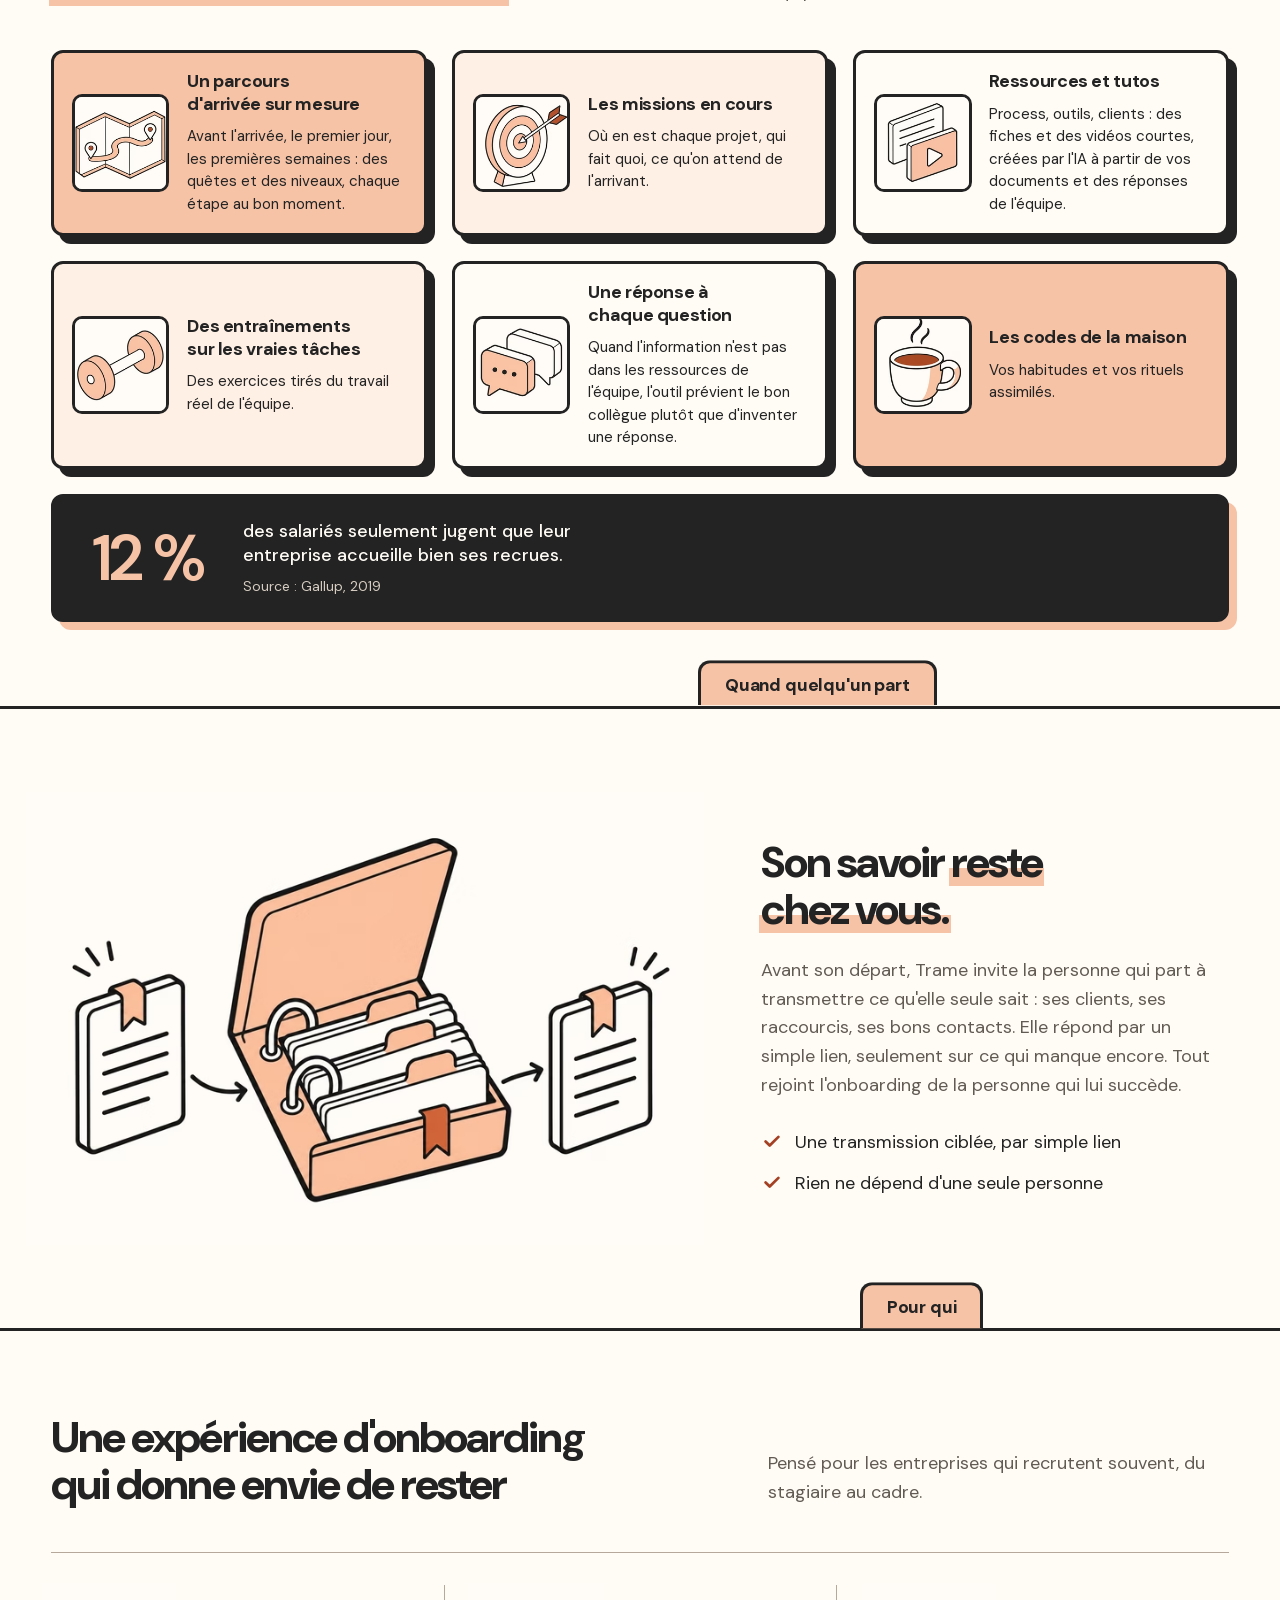
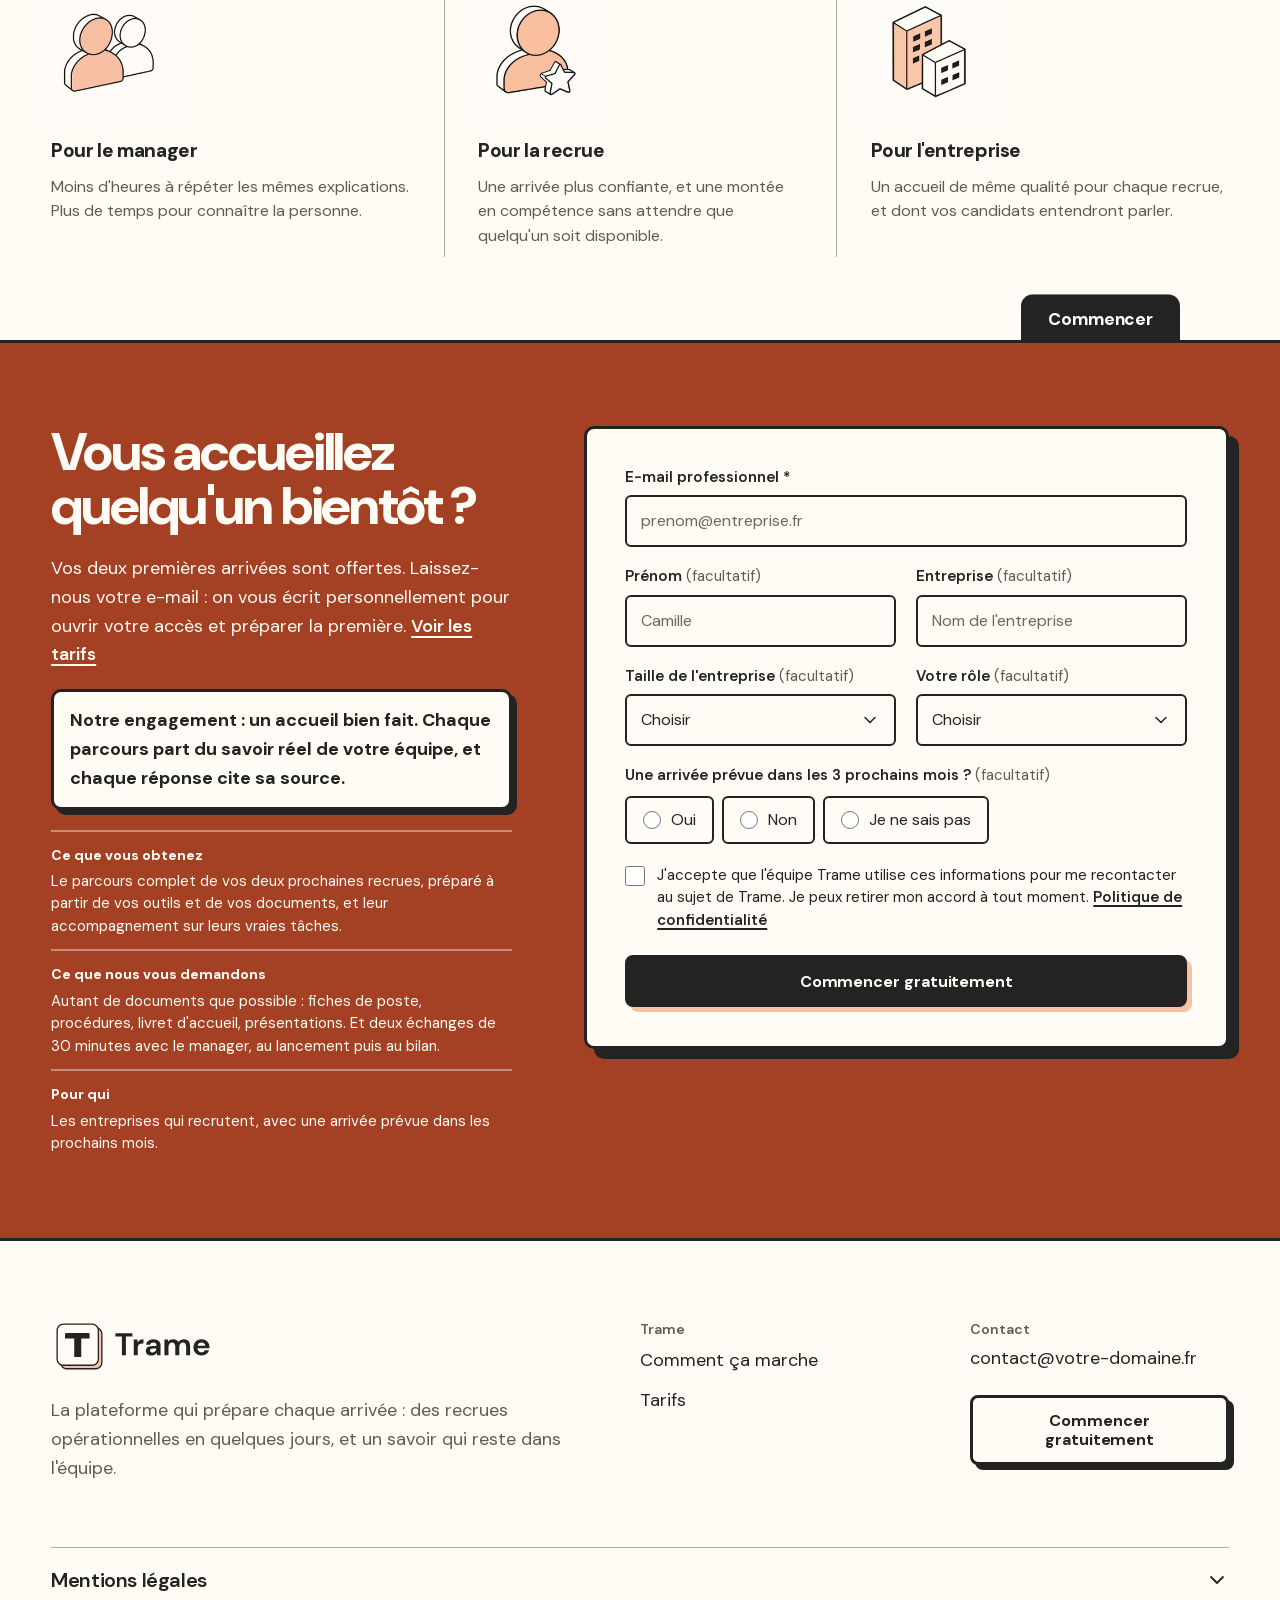
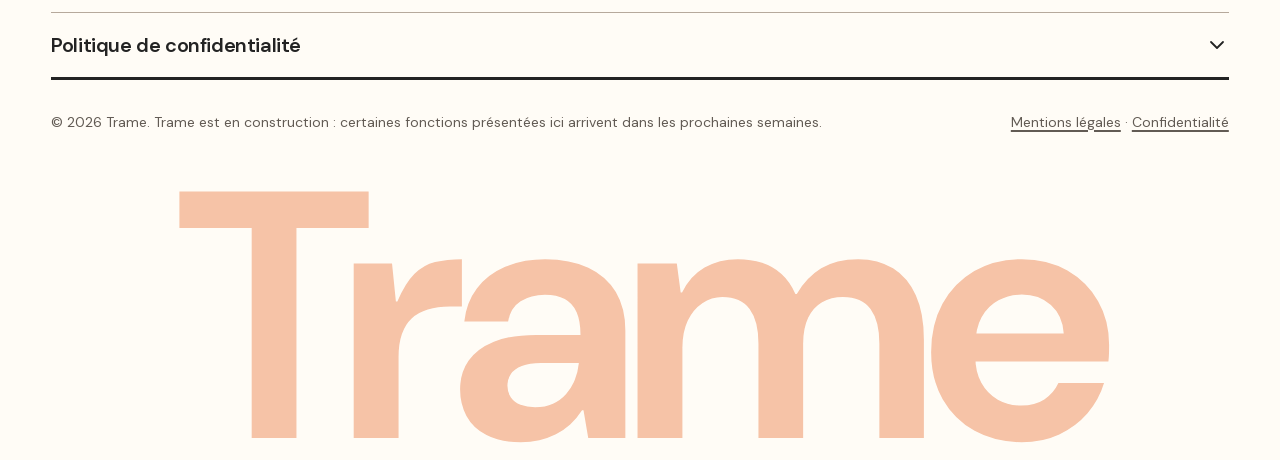
==== commit 457de58f: "Problem figures: cost of an early departure first, +82 % on its own; peach shadow on the 12 % block " ====
--- a/index.html
+++ b/index.html
@@ -93,12 +93,12 @@
         <p>Le manager bloque ses journées pour expliquer, la recrue lit des documents sans fin, et les codes de la maison se transmettent au hasard. Quand quelqu'un part, ce qu'il savait part avec lui, et son remplaçant repart de zéro.</p>
       </div>
       <dl class="ledger">
-        <div class="ledger__row"><dt>42 %</dt><dd>du savoir d'une entreprise n'est connu que d'une seule personne</dd></div>
+        <div class="ledger__row"><dt>25 %</dt><dd>de son salaire annuel : ce que coûte à l'entreprise une recrue qui part avant un an</dd></div>
         <div class="ledger__row"><dt>5,3 h</dt><dd>par semaine perdues à attendre une information d'un collègue, ou à refaire ce qui existe déjà</dd></div>
-        <div class="ledger__row"><dt>15 %</dt><dd>des recrues partent avant trois mois. Un accueil structuré en retient 82 % de plus.</dd></div>
-        <div class="ledger__row"><dt>15 à 25 %</dt><dd>du salaire annuel : ce que coûte une recrue qui part avant un an</dd></div>
+        <div class="ledger__row"><dt>15 %</dt><dd>des recrues partent avant trois mois</dd></div>
+        <div class="ledger__row"><dt>+82 %</dt><dd>de recrues qui restent quand l'accueil est structuré</dd></div>
       </dl>
-      <p class="sources">Sources : Panopto et YouGov, 2018 ; Korn Ferry, 2026 ; Brandon Hall Group ; Gereso.</p>
+      <p class="sources">Sources : Gereso ; Panopto et YouGov, 2018 ; Korn Ferry, 2026 ; Brandon Hall Group.</p>
     </div>
   </section>
 
--- a/site.css
+++ b/site.css
@@ -583,7 +583,7 @@
   .trame .loom__cell{grid-template-columns:clamp(92px,min(7.6vw,13.5svh),128px) minmax(0,1fr);padding:clamp(14px,1.9svh,22px) clamp(14px,1.4vw,22px)}
   .trame .loom__cell h3{font-size:clamp(18px,1.4vw,21px)}
 }
-.trame .proof{background:var(--ink);color:var(--paper)}
+.trame .proof{background:var(--ink);color:var(--paper);box-shadow:8px 8px 0 var(--peach)}
 .trame .proof__value{color:var(--peach)}
 .trame .proof__source{color:var(--on-ink-muted)}
 
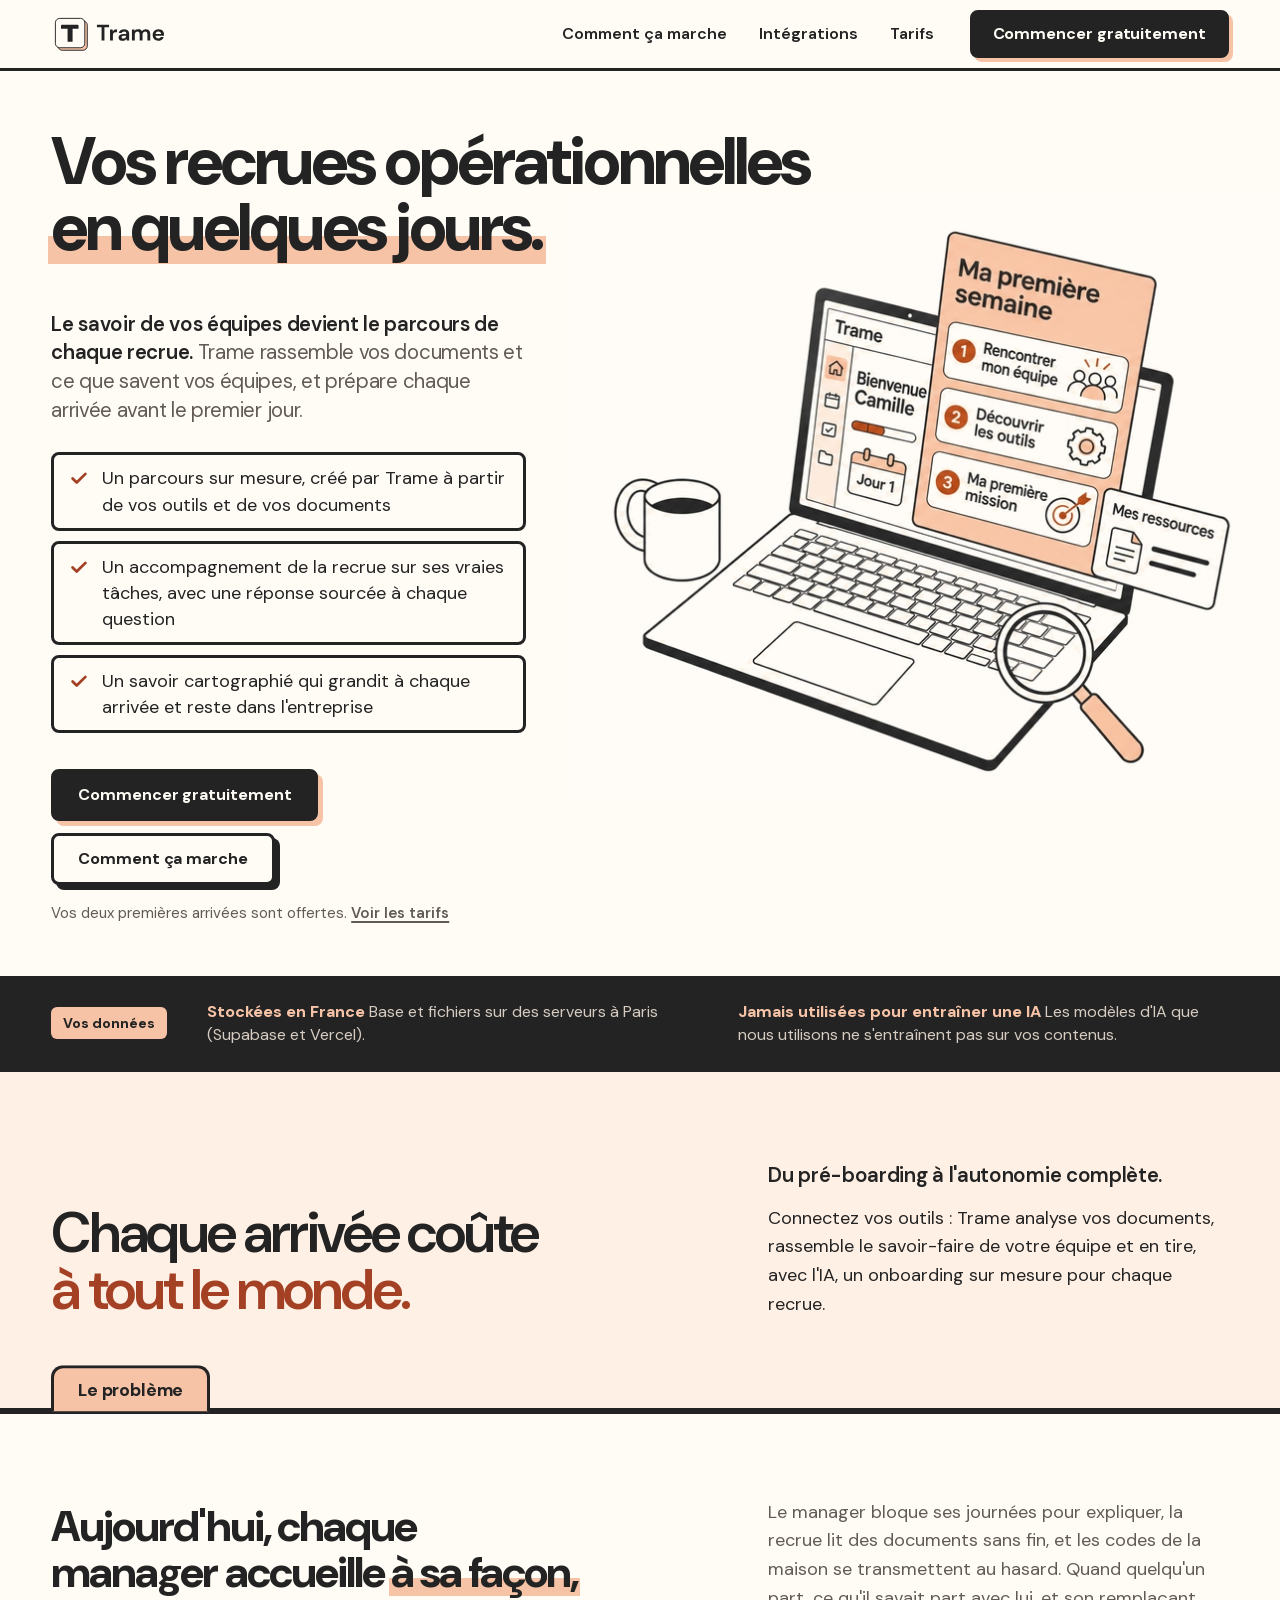
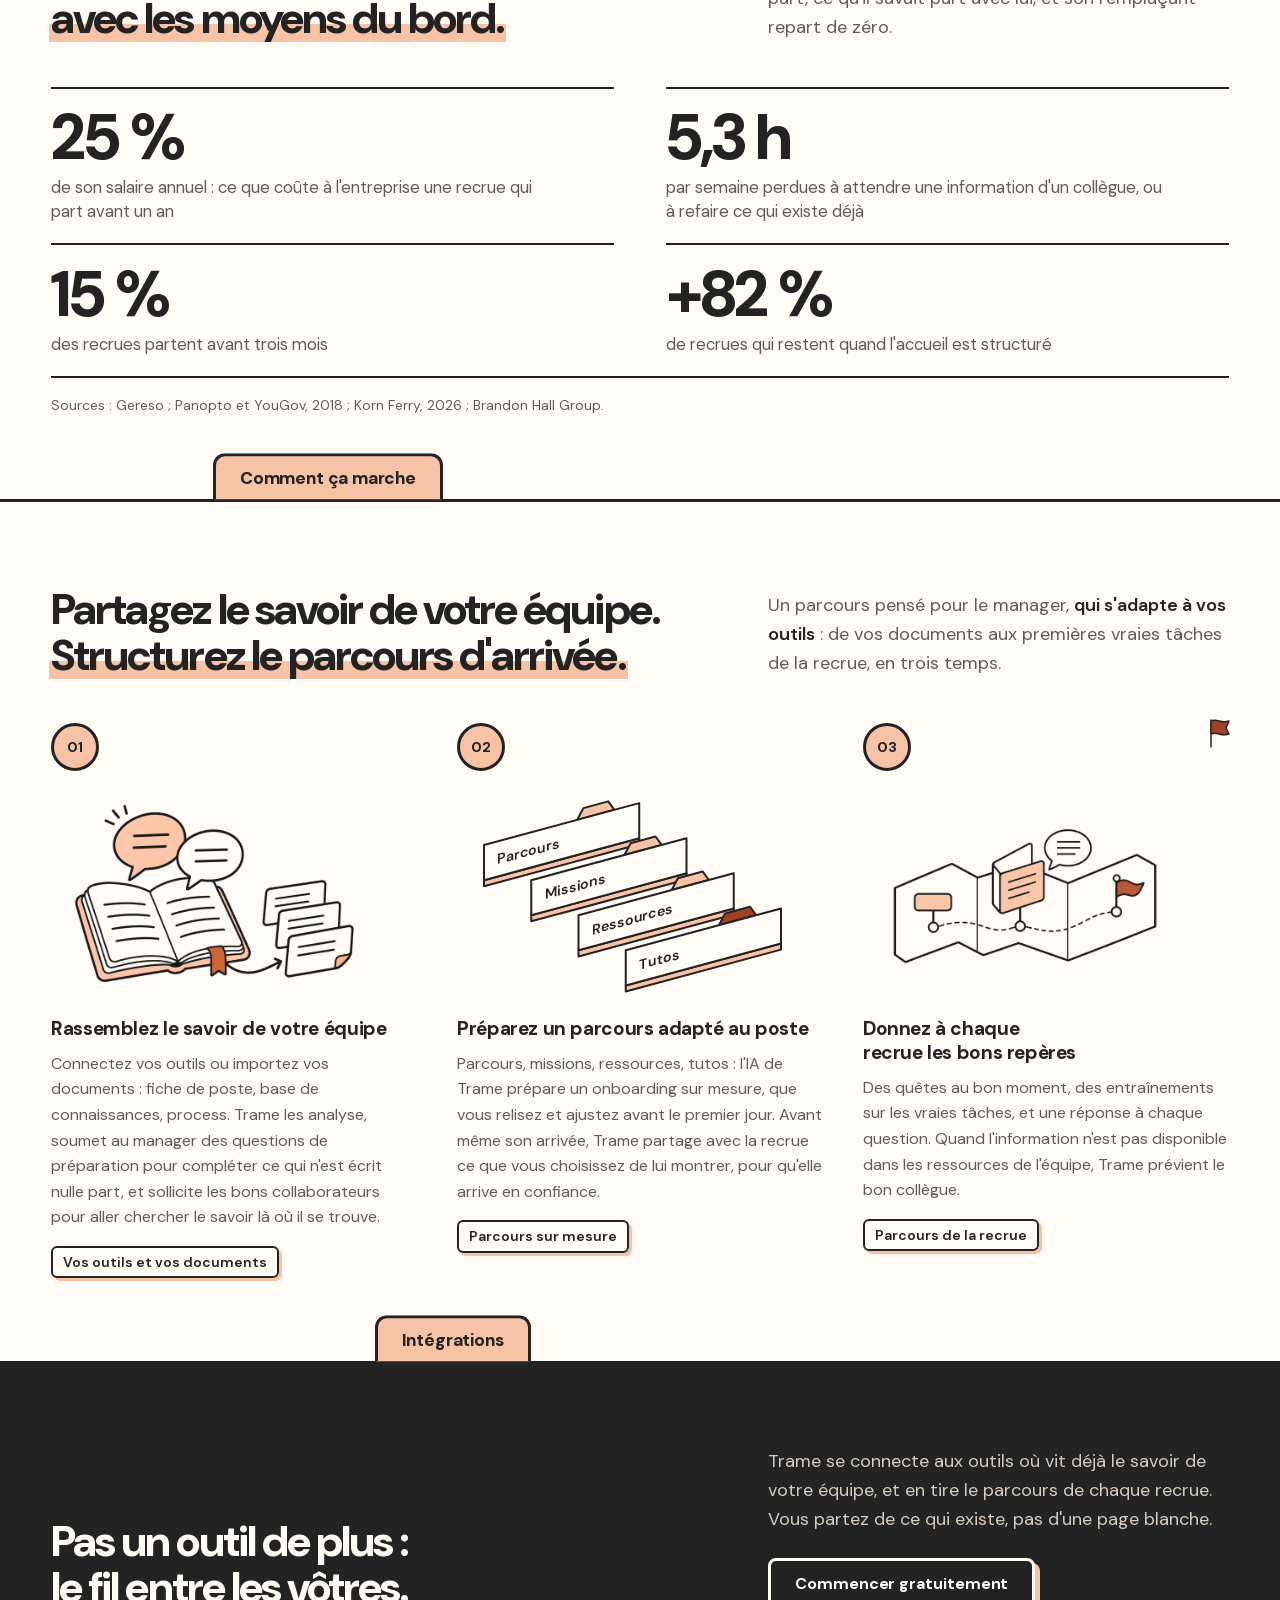
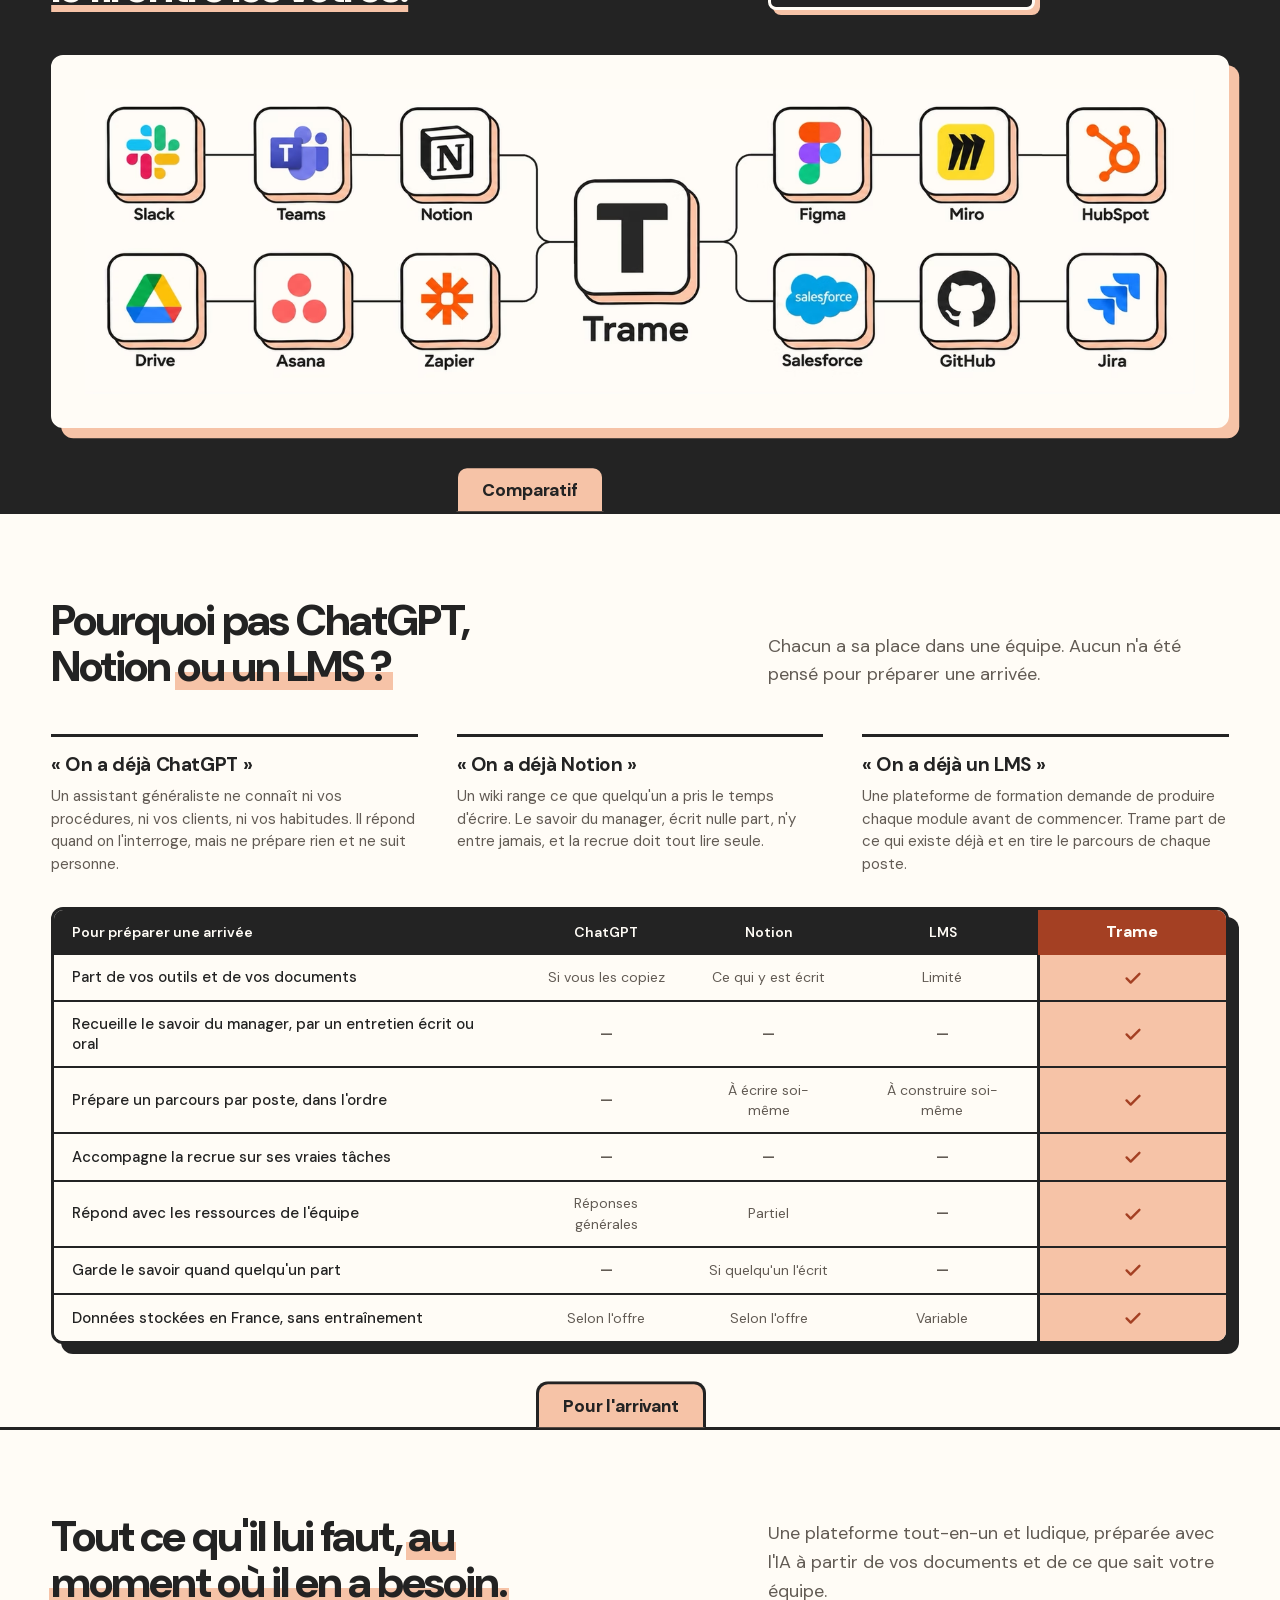
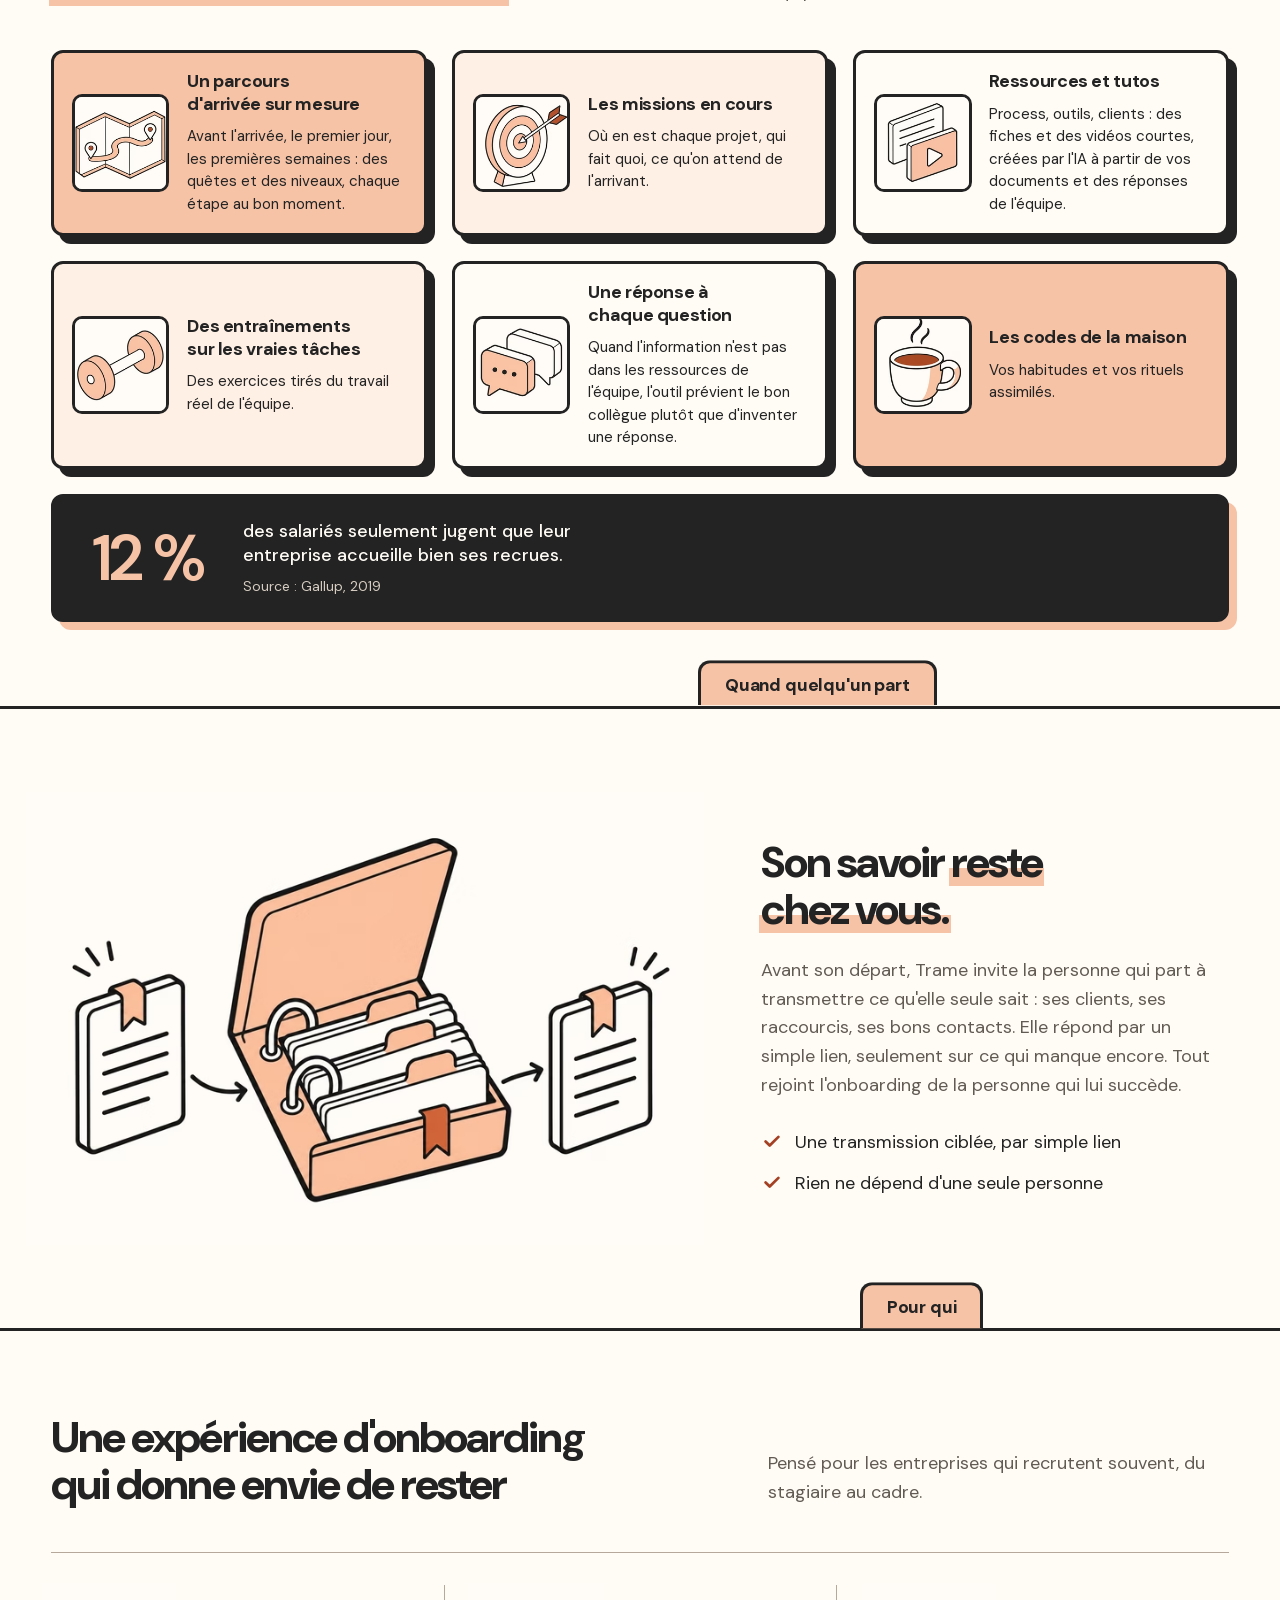
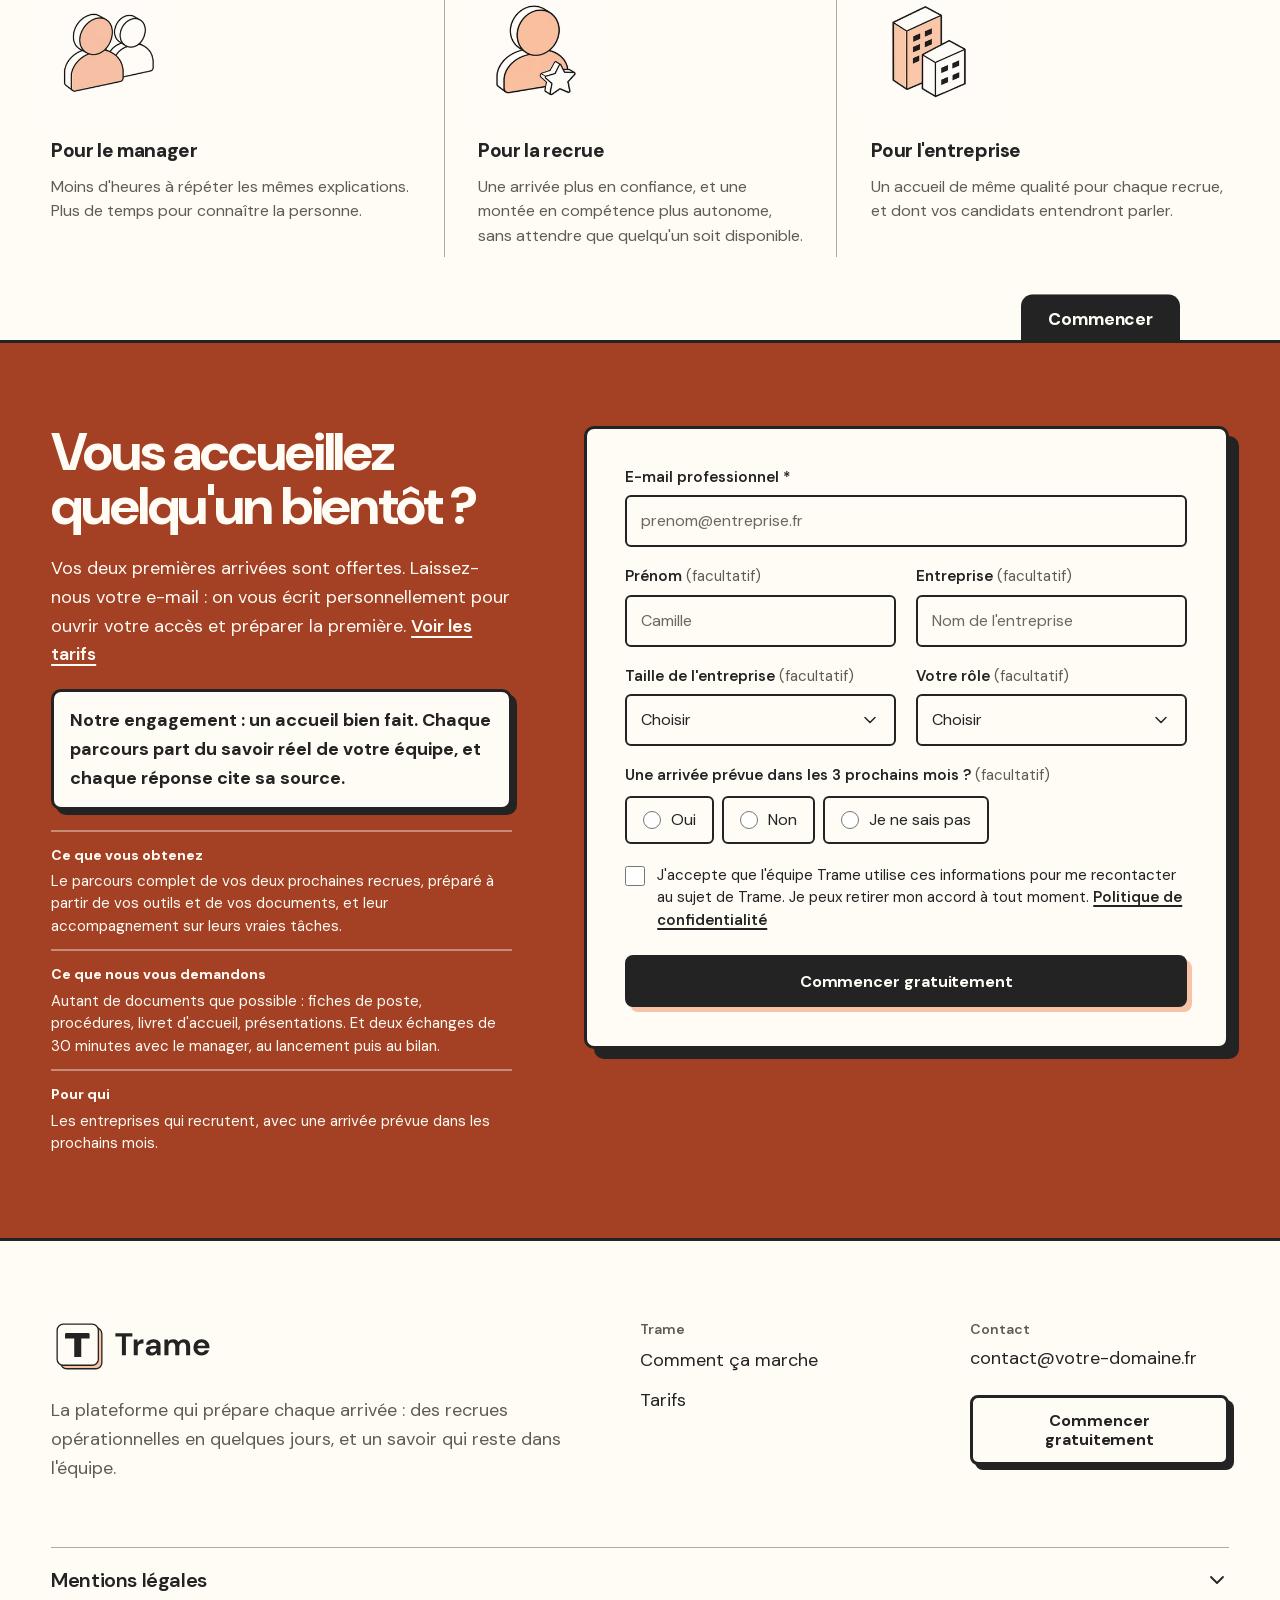
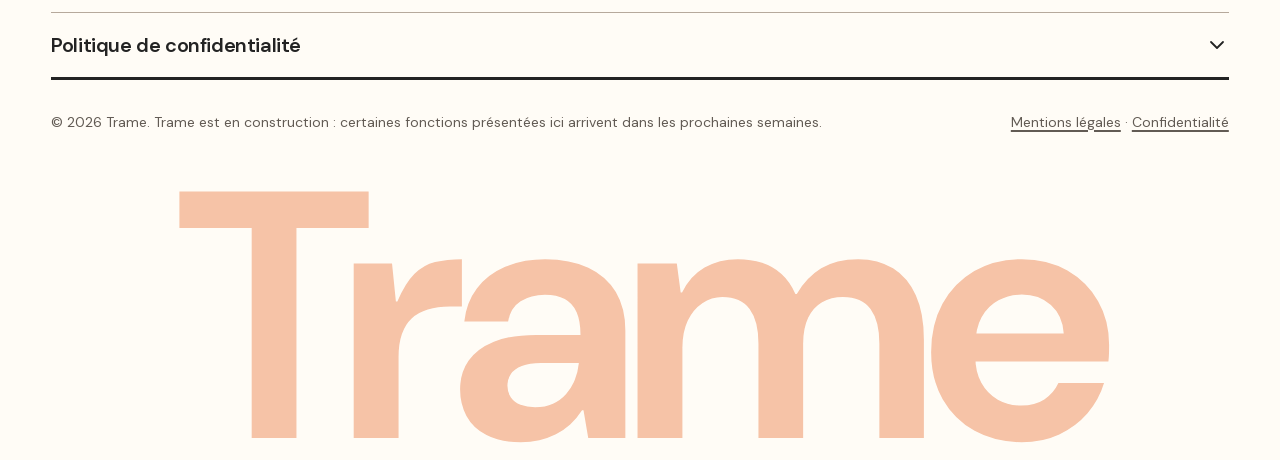
==== commit 6a9167b9: "Who it is for: 'plus en confiance', 'plus autonome' for the new hire Co-Authored-By: Claude Opus 5.5" ====
--- a/index.html
+++ b/index.html
@@ -300,7 +300,7 @@
         <article class="audience">
           <picture class="picto picto--lg"><source type="image/avif" srcset="assets/pictogrammes/picto-arrivant-240.avif 240w, assets/pictogrammes/picto-arrivant-400.avif 400w" sizes="136px"><img src="assets/pictogrammes/picto-arrivant-400.jpg" width="400" height="400" loading="lazy" decoding="async" alt=""></picture>
           <h3>Pour la recrue</h3>
-          <p>Une arrivée plus confiante, et une montée en compétence sans attendre que quelqu'un soit disponible.</p>
+          <p>Une arrivée plus en confiance, et une montée en compétence plus autonome, sans attendre que quelqu'un soit disponible.</p>
         </article>
         <article class="audience">
           <picture class="picto picto--lg"><source type="image/avif" srcset="assets/pictogrammes/picto-entreprise-240.avif 240w, assets/pictogrammes/picto-entreprise-400.avif 400w" sizes="136px"><img src="assets/pictogrammes/picto-entreprise-400.jpg" width="400" height="400" loading="lazy" decoding="async" alt=""></picture>
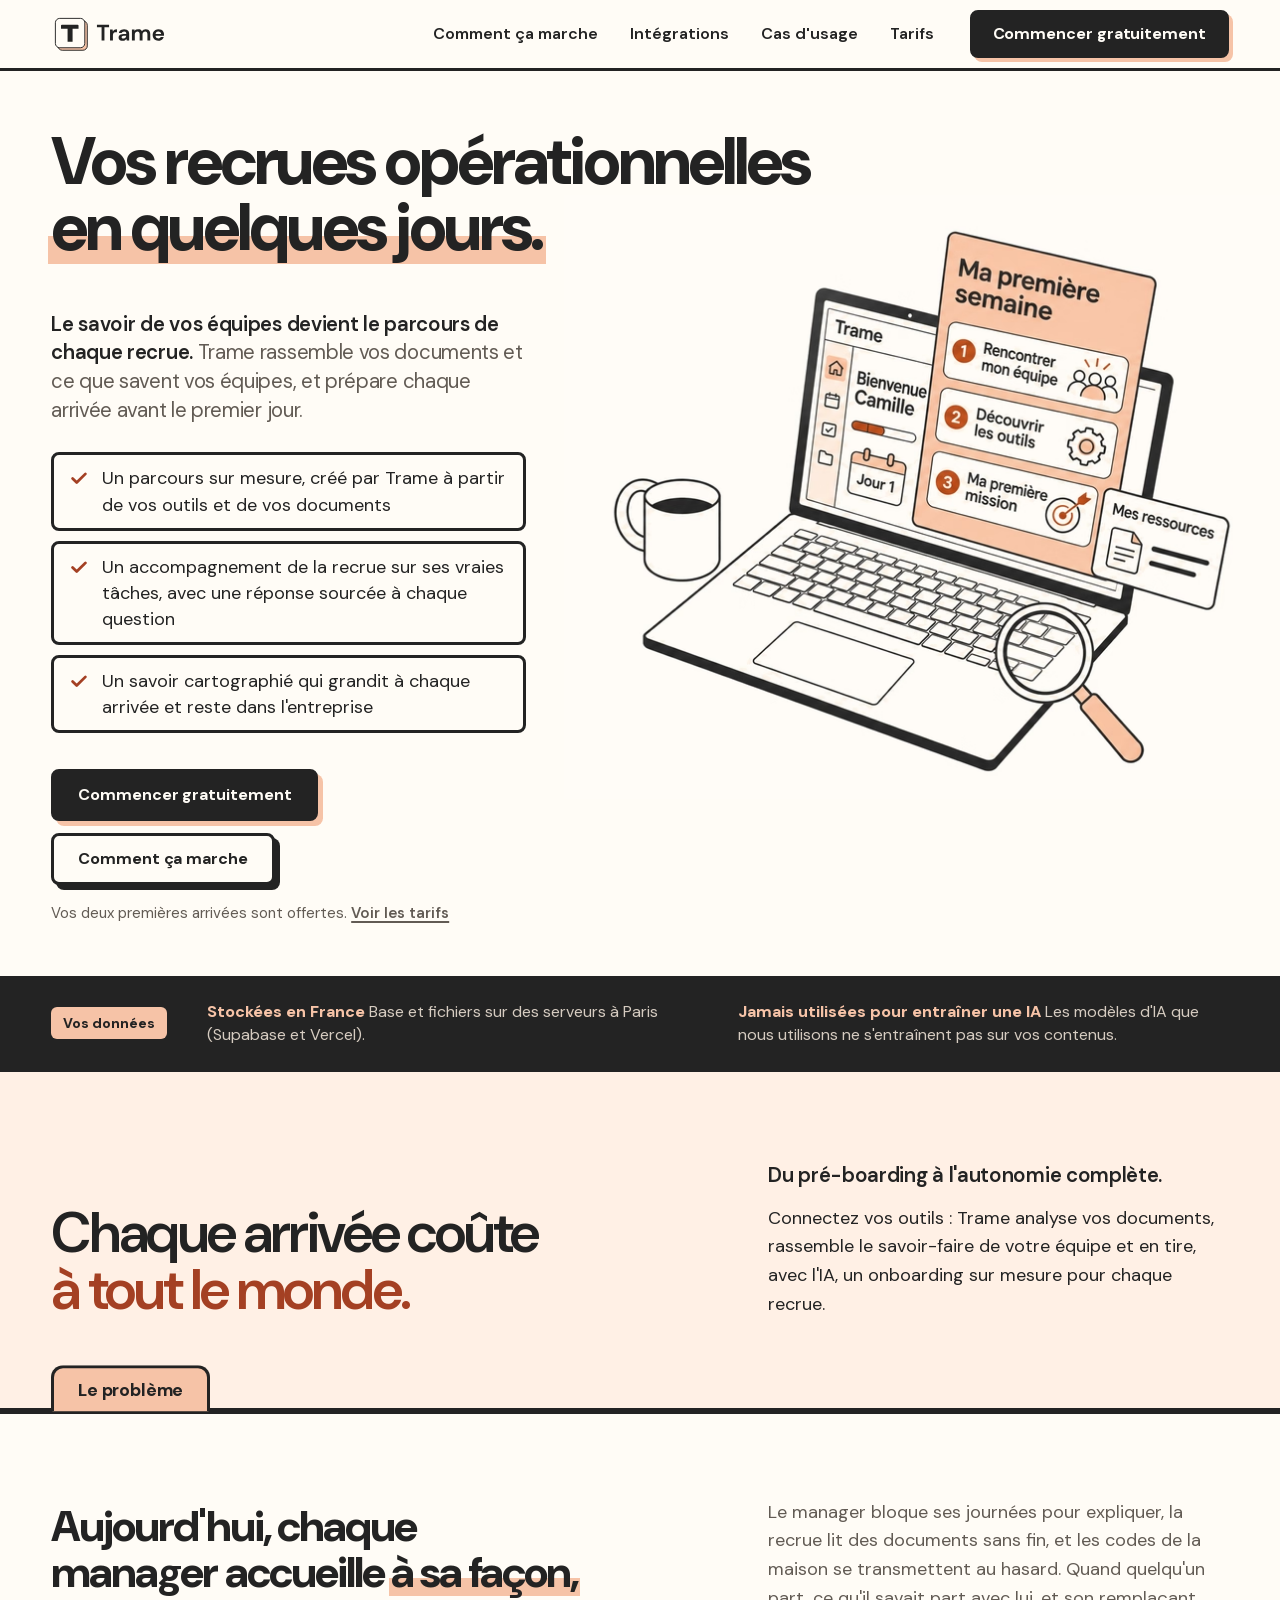
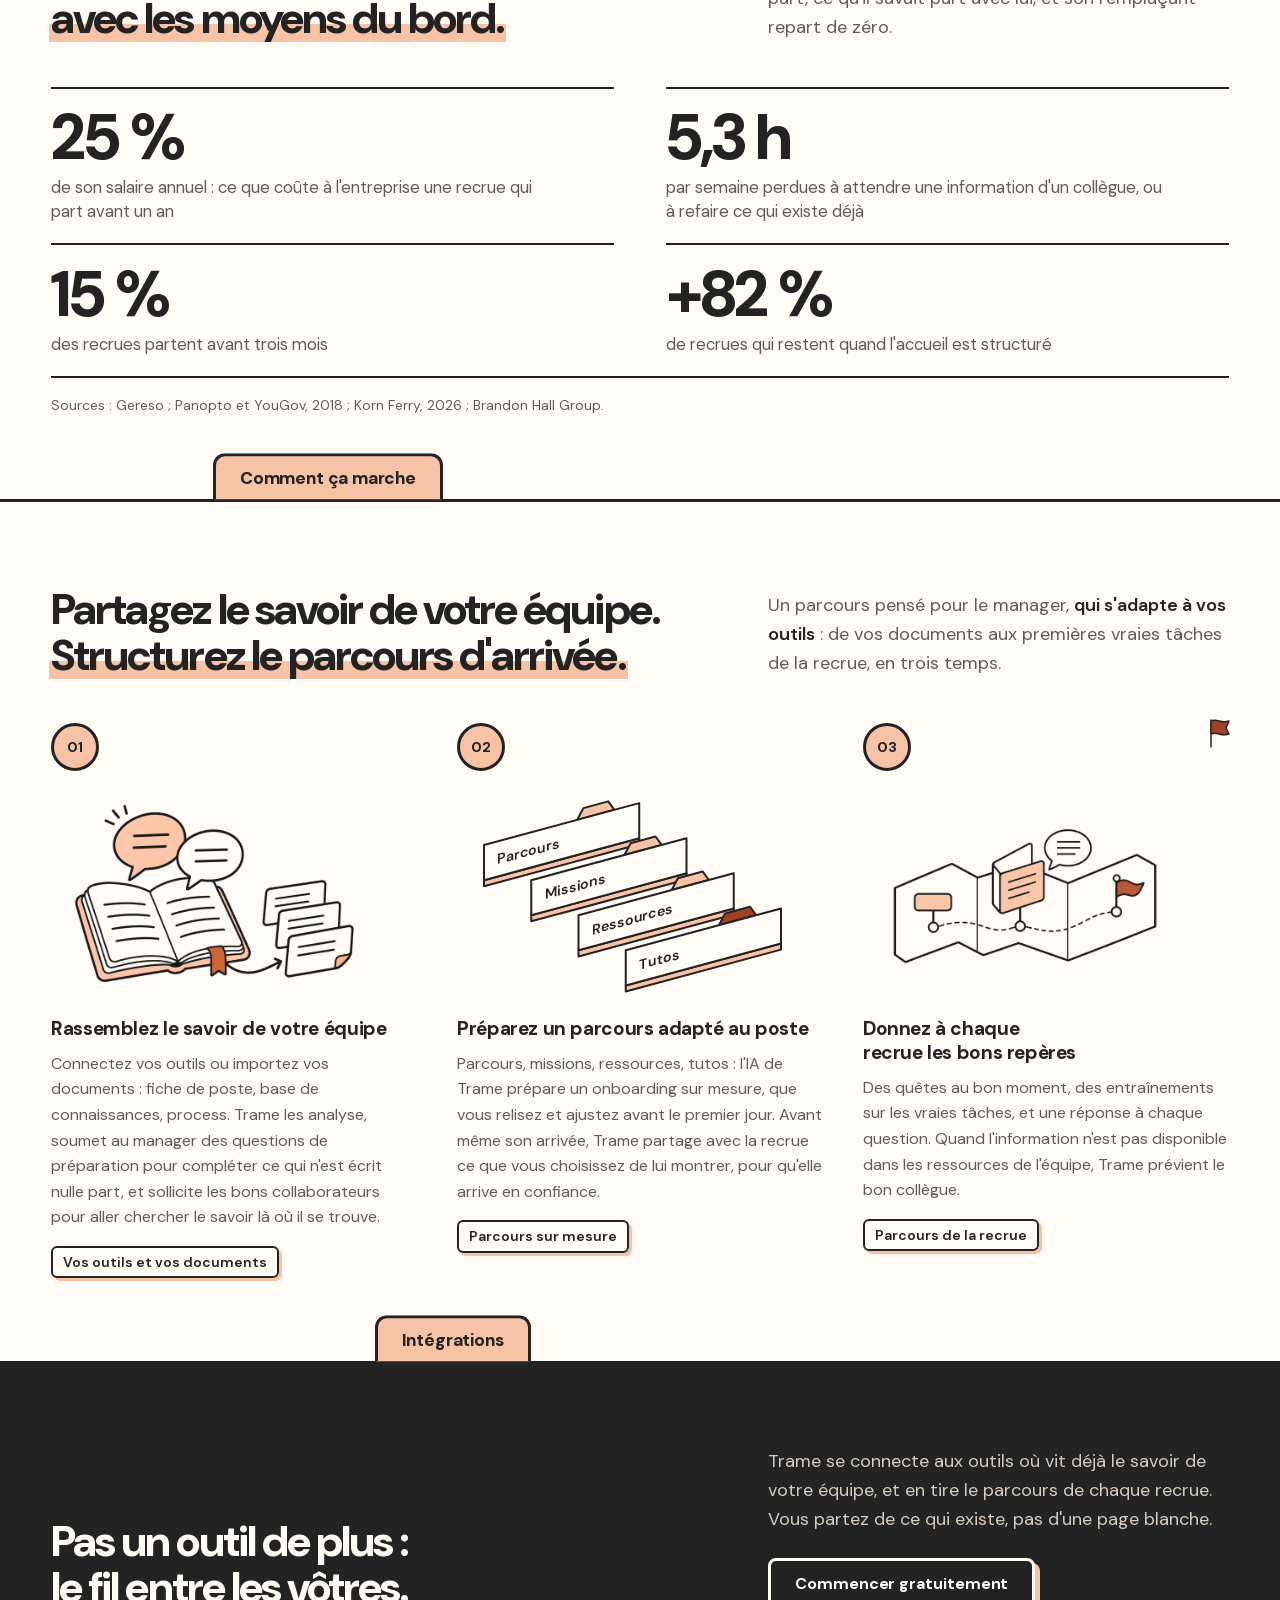
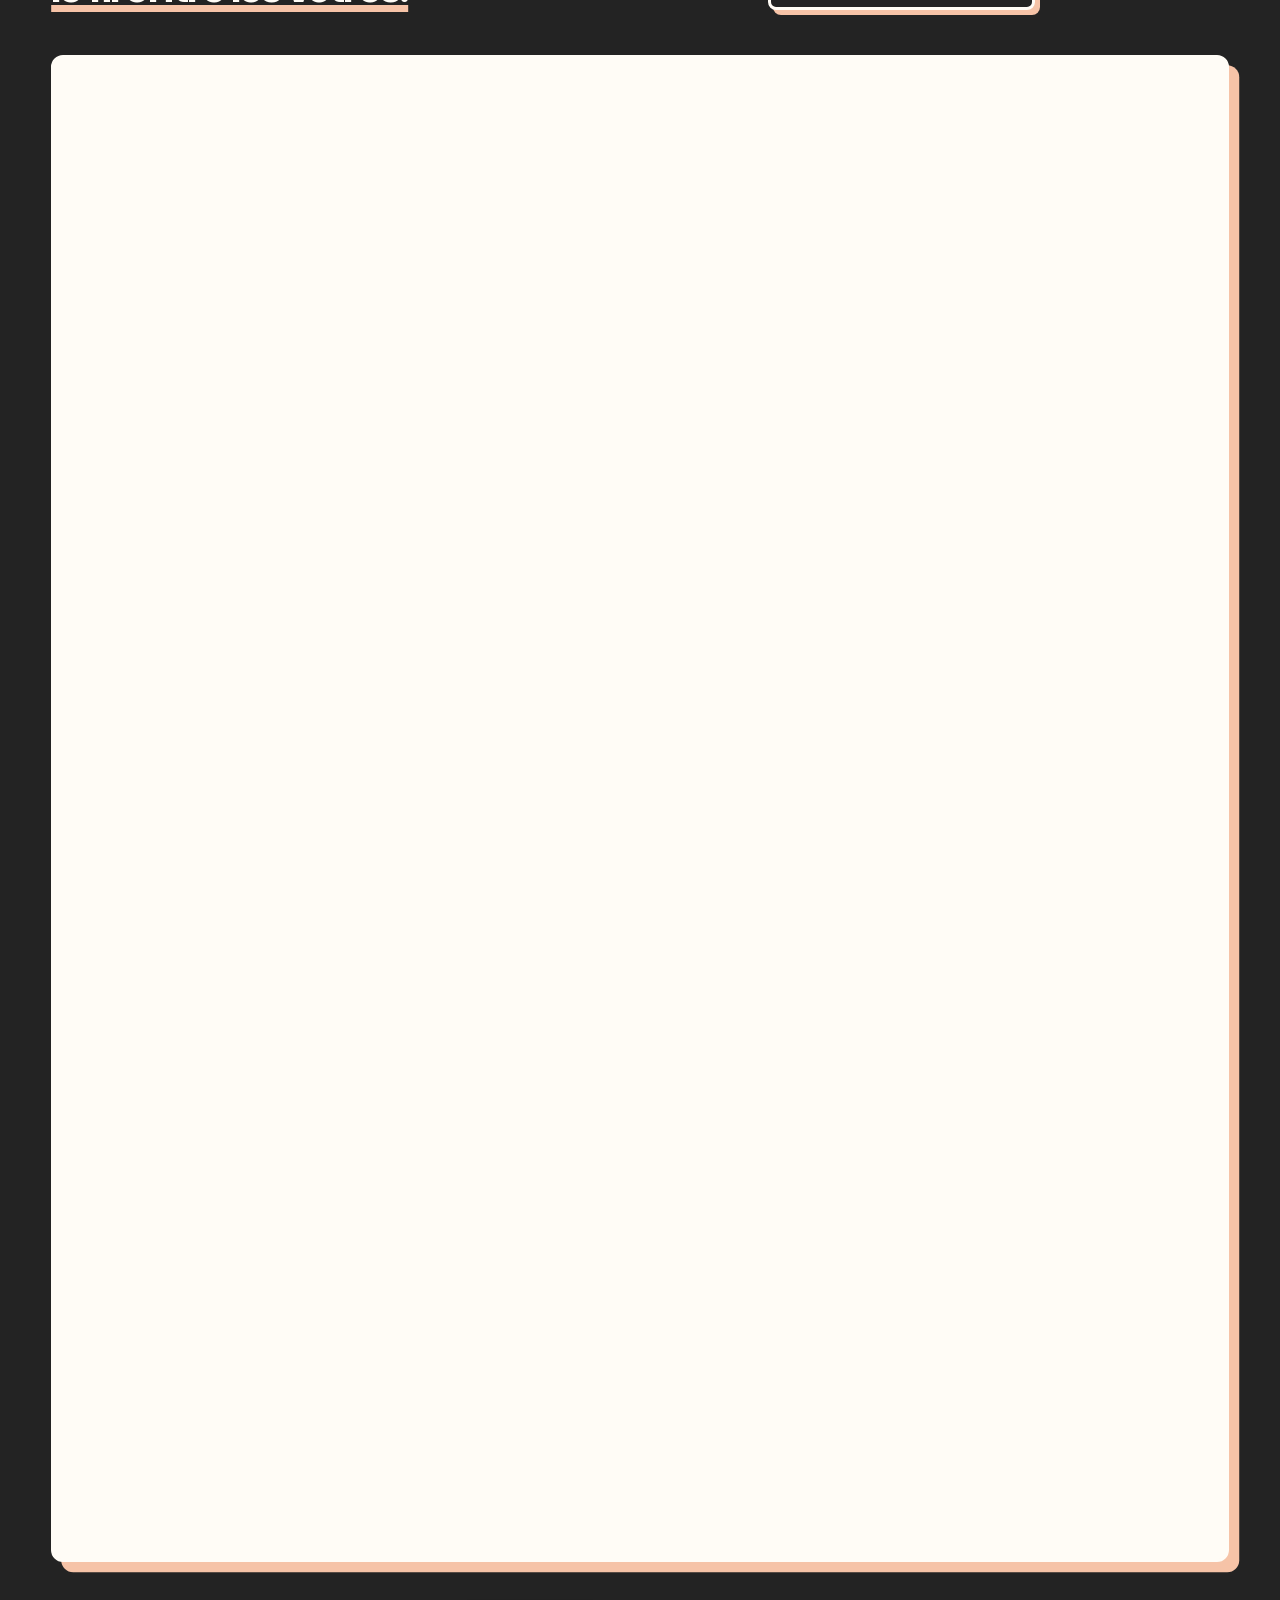
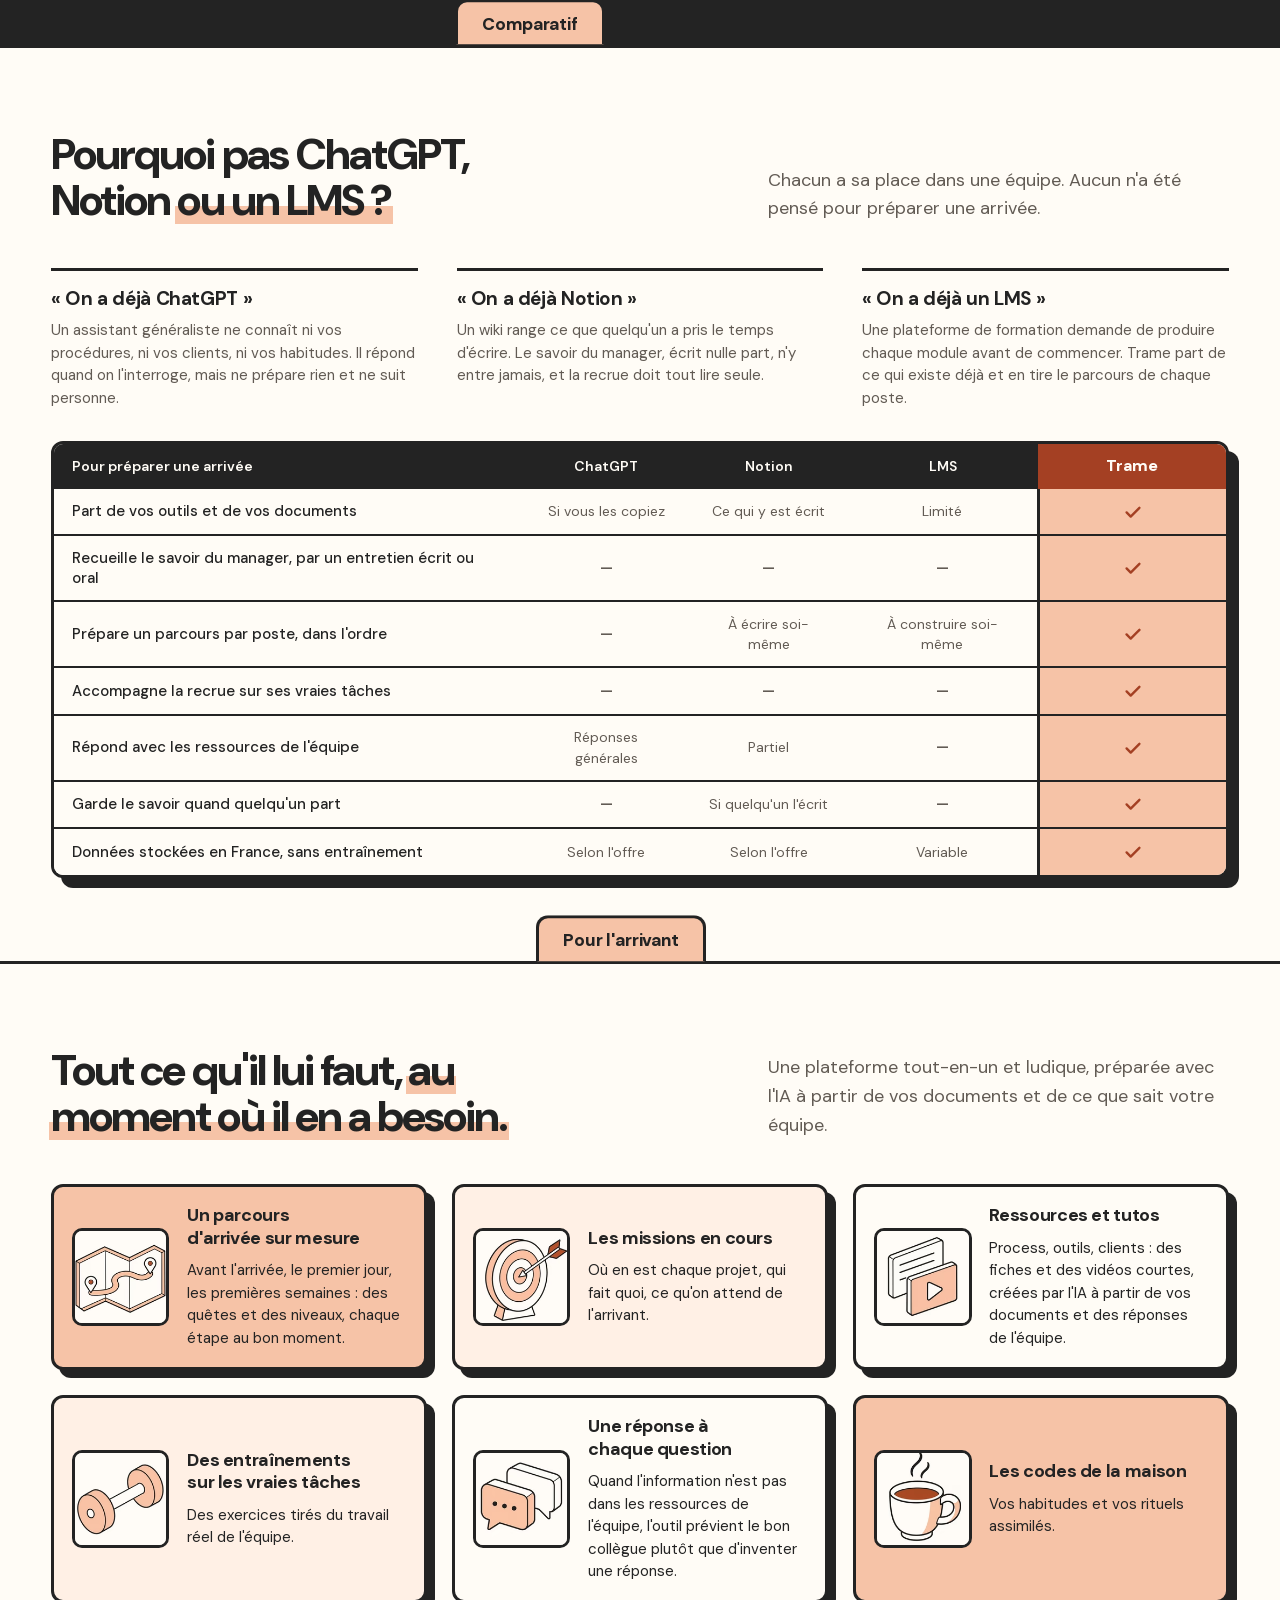
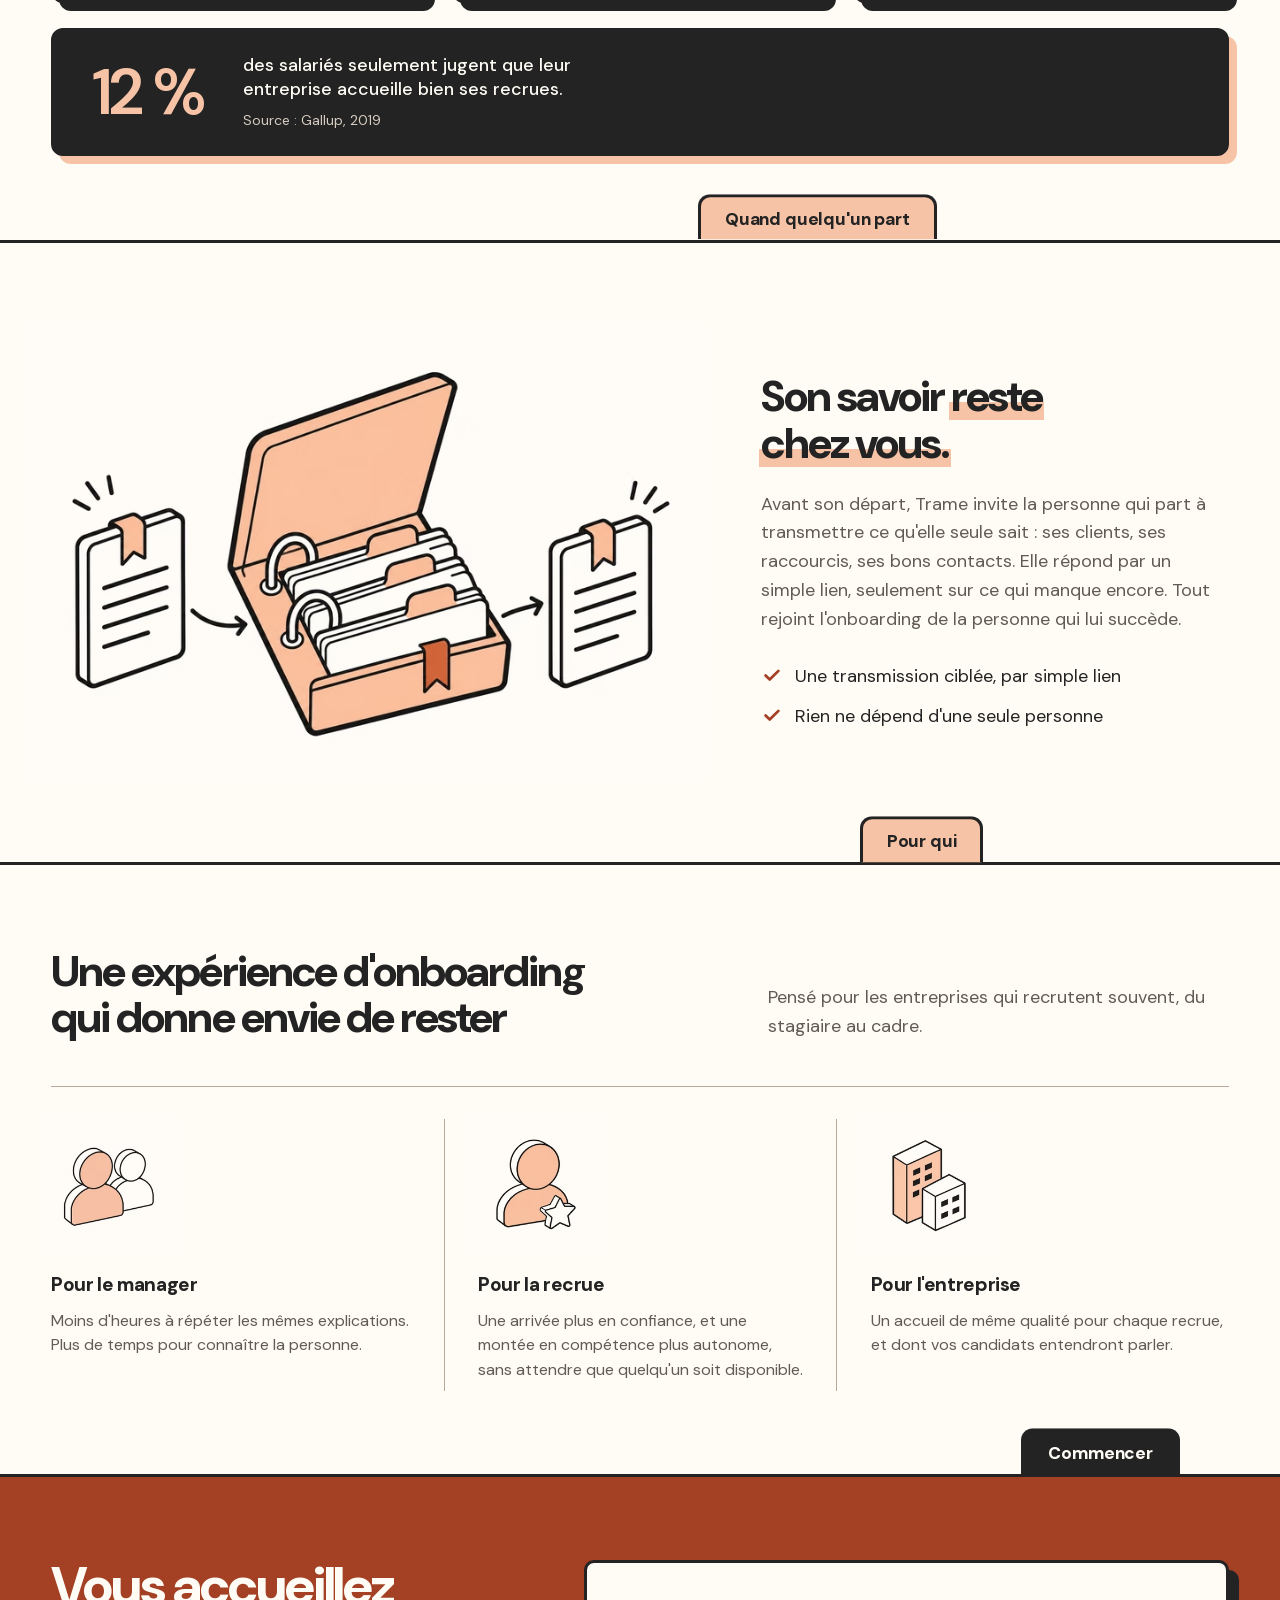
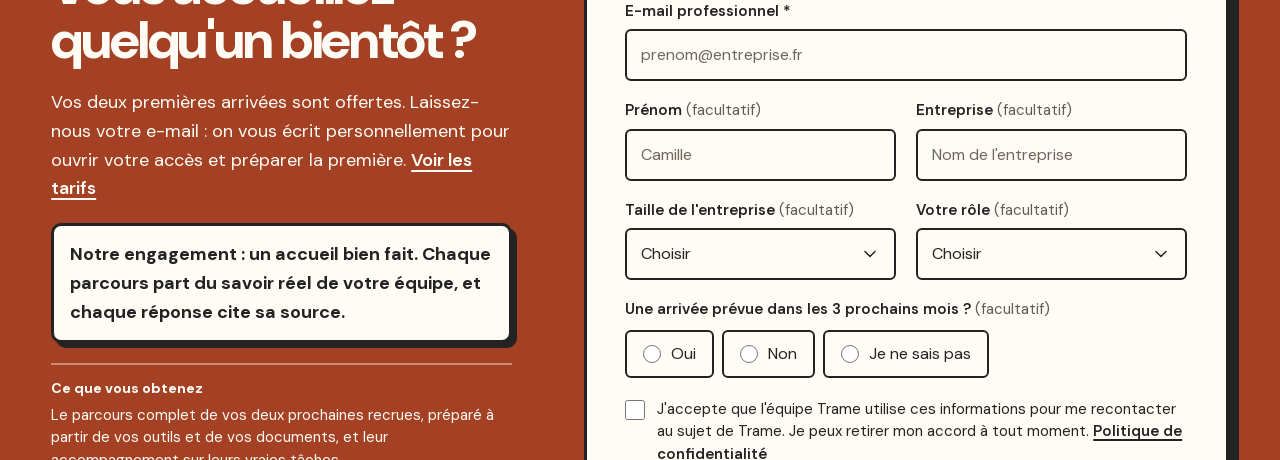
==== commit 3f970fd8: "Use cases page: six newcomer moments and six company situations; link in menus and footer Co-Authore" ====
--- a/index.html
+++ b/index.html
@@ -29,6 +29,7 @@
     <nav id="nav" class="nav" aria-label="Navigation principale">
       <a href="#comment" class="nav__link">Comment ça marche</a>
       <a href="#integrations" class="nav__link">Intégrations</a>
+      <a href="cas-usage.html" class="nav__link">Cas d'usage</a>
       <a href="tarifs.html" class="nav__link">Tarifs</a>
       <a href="#commencer" class="btn btn--sm" data-cta="nav">Commencer gratuitement</a>
     </nav>
@@ -401,6 +402,7 @@
       <nav class="colophon__nav" aria-label="Pages du site">
         <p class="colophon__label">Trame</p>
         <a href="#comment">Comment ça marche</a>
+        <a href="cas-usage.html">Cas d'usage</a>
         <a href="tarifs.html">Tarifs</a>
       </nav>
       <div class="colophon__contact">
--- a/site.css
+++ b/site.css
@@ -613,6 +613,19 @@
 .trame .faq__list,.trame .faq__item{border-color:var(--ink)}
 .trame .faq__item{border-top-width:2px}
 
+/* Cas d'usage */
+.trame .cases{display:grid;gap:28px}
+.trame .case{display:flex;flex-direction:column;gap:12px;padding:clamp(24px,2.6vw,34px);background:var(--paper);border:var(--rule) solid var(--ink);border-radius:12px;box-shadow:8px 8px 0 var(--ink)}
+.trame .case__when{align-self:flex-start;padding:5px 10px;background:var(--peach);border:2px solid var(--ink);border-radius:4px;font-size:14px;font-weight:600;line-height:1.3}
+.trame .case__quote,.trame .case__title{font-size:clamp(21px,1.7vw,25px);font-weight:700;line-height:1.2;letter-spacing:-.025em;text-wrap:balance}
+.trame .case__context{font-size:16px;line-height:1.5;color:var(--muted)}
+.trame .case__facts{display:grid;gap:14px;margin-top:auto;padding-top:16px;border-top:2px solid var(--ink)}
+.trame .case__facts dt{font-size:14px;font-weight:700;line-height:1.3}
+.trame .case__facts dd{margin-top:4px;font-size:16px;line-height:1.5}
+.trame .case__facts div:last-child dd{color:var(--muted)}
+@media (min-width:768px){.trame .cases{grid-template-columns:repeat(2,minmax(0,1fr));gap:32px}}
+@media (min-width:1100px){.trame .cases{grid-template-columns:repeat(3,minmax(0,1fr));gap:clamp(28px,2.6vw,40px)}}
+
 /* Pied de page */
 .trame .colophon{border-top:var(--rule) solid var(--ink)}
 .trame .colophon__bottom{border-top:var(--rule) solid var(--ink)}
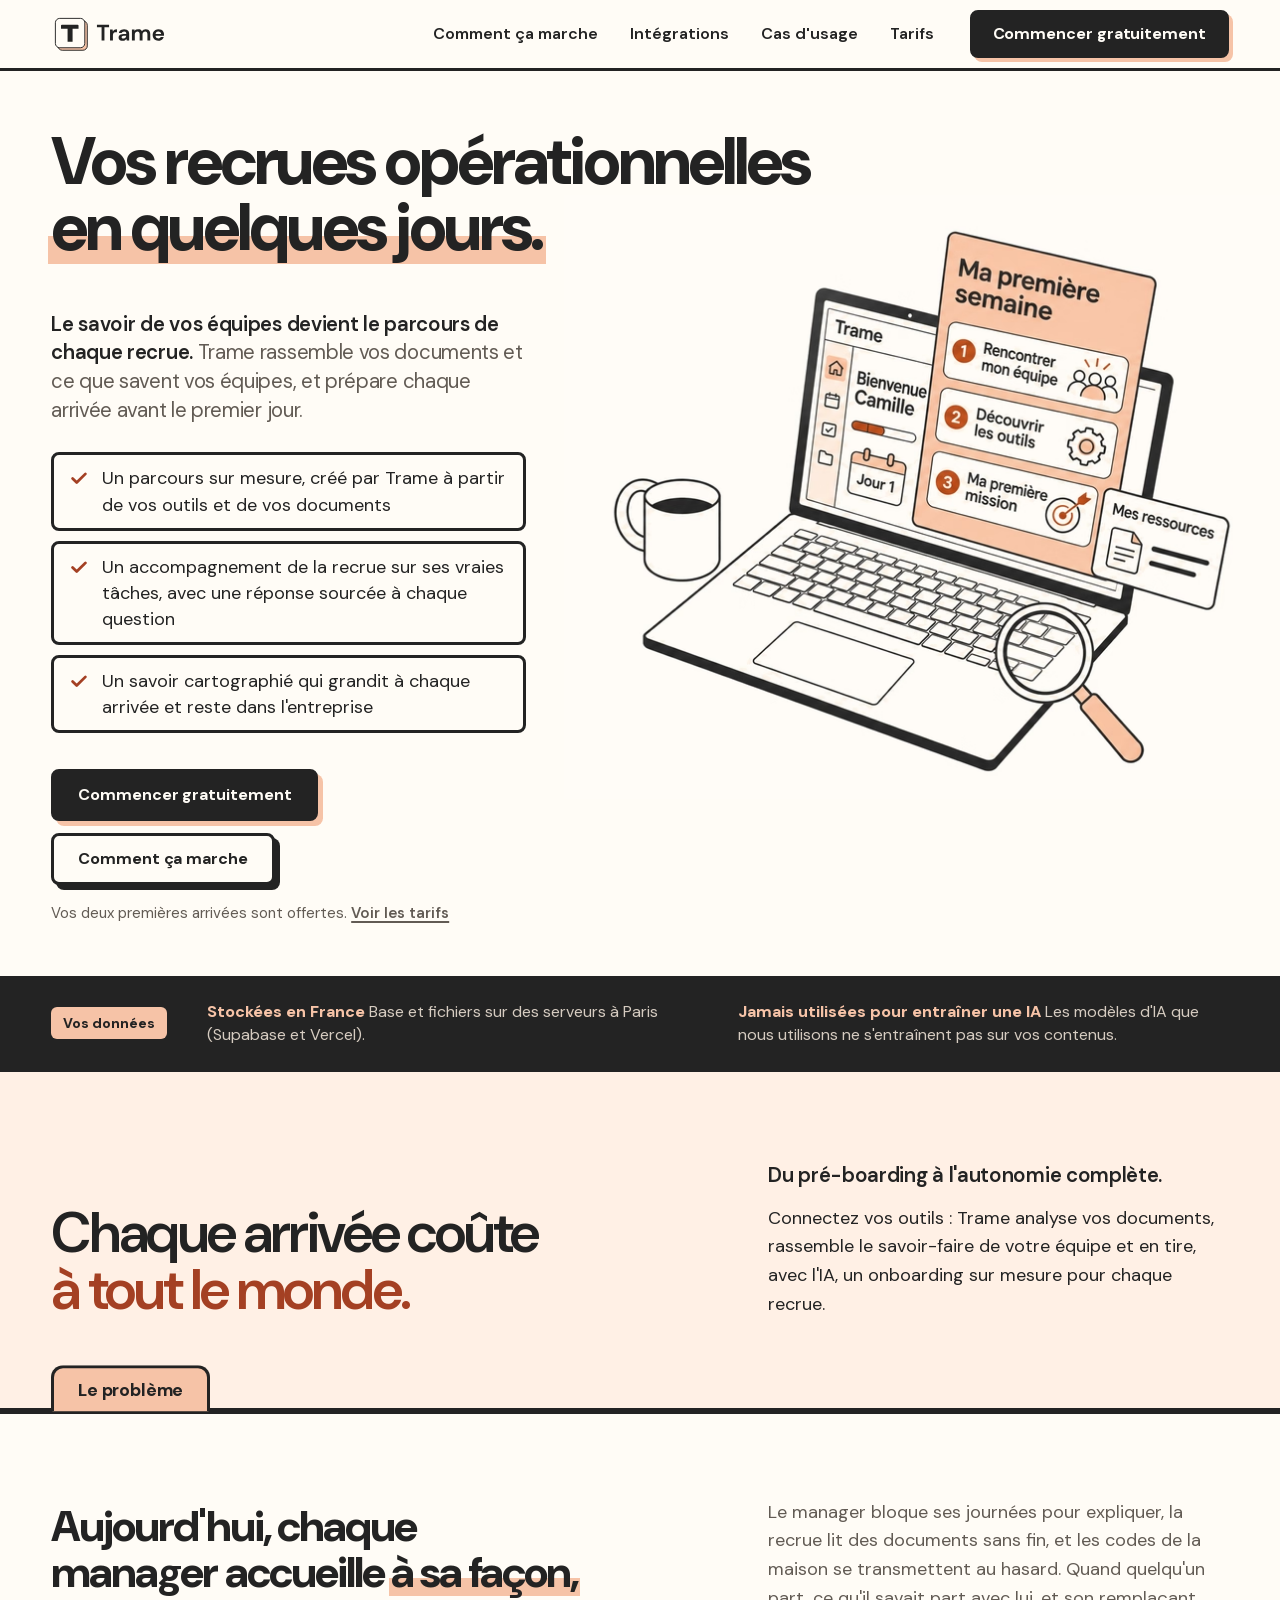
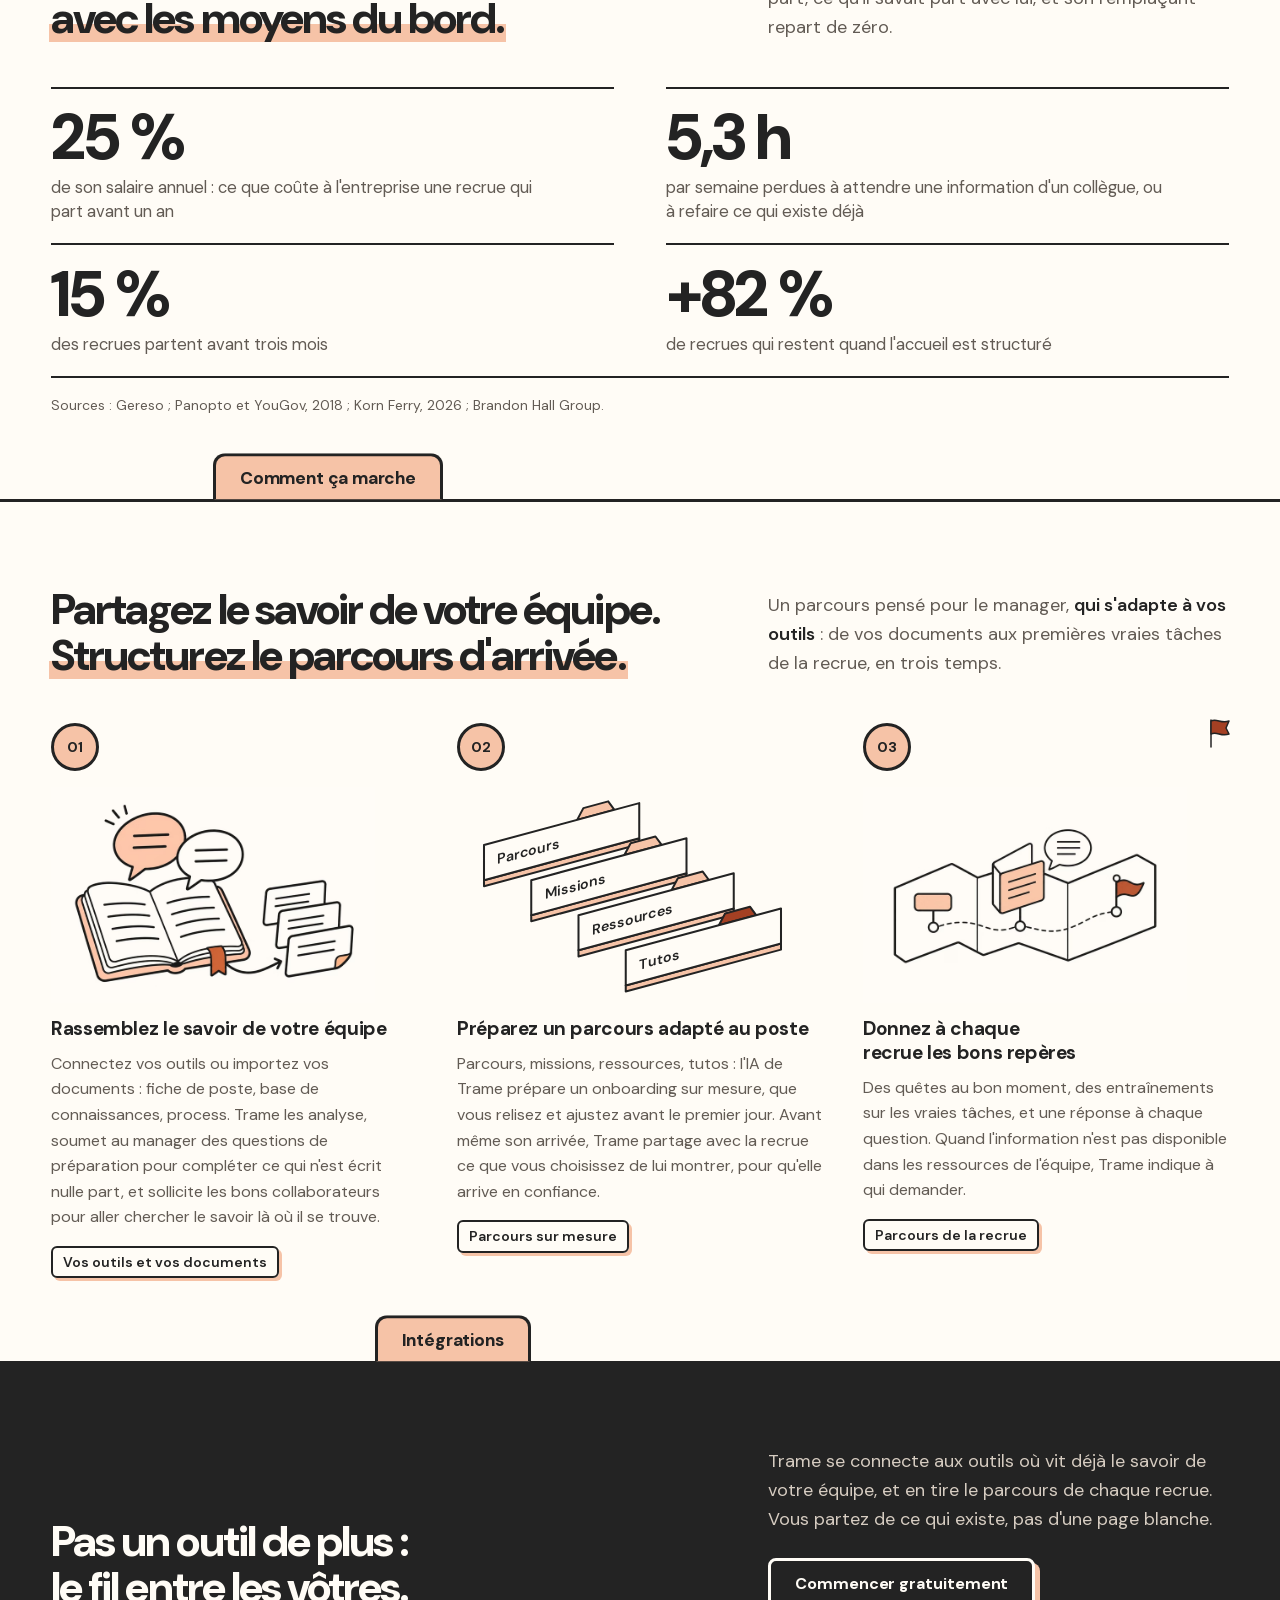
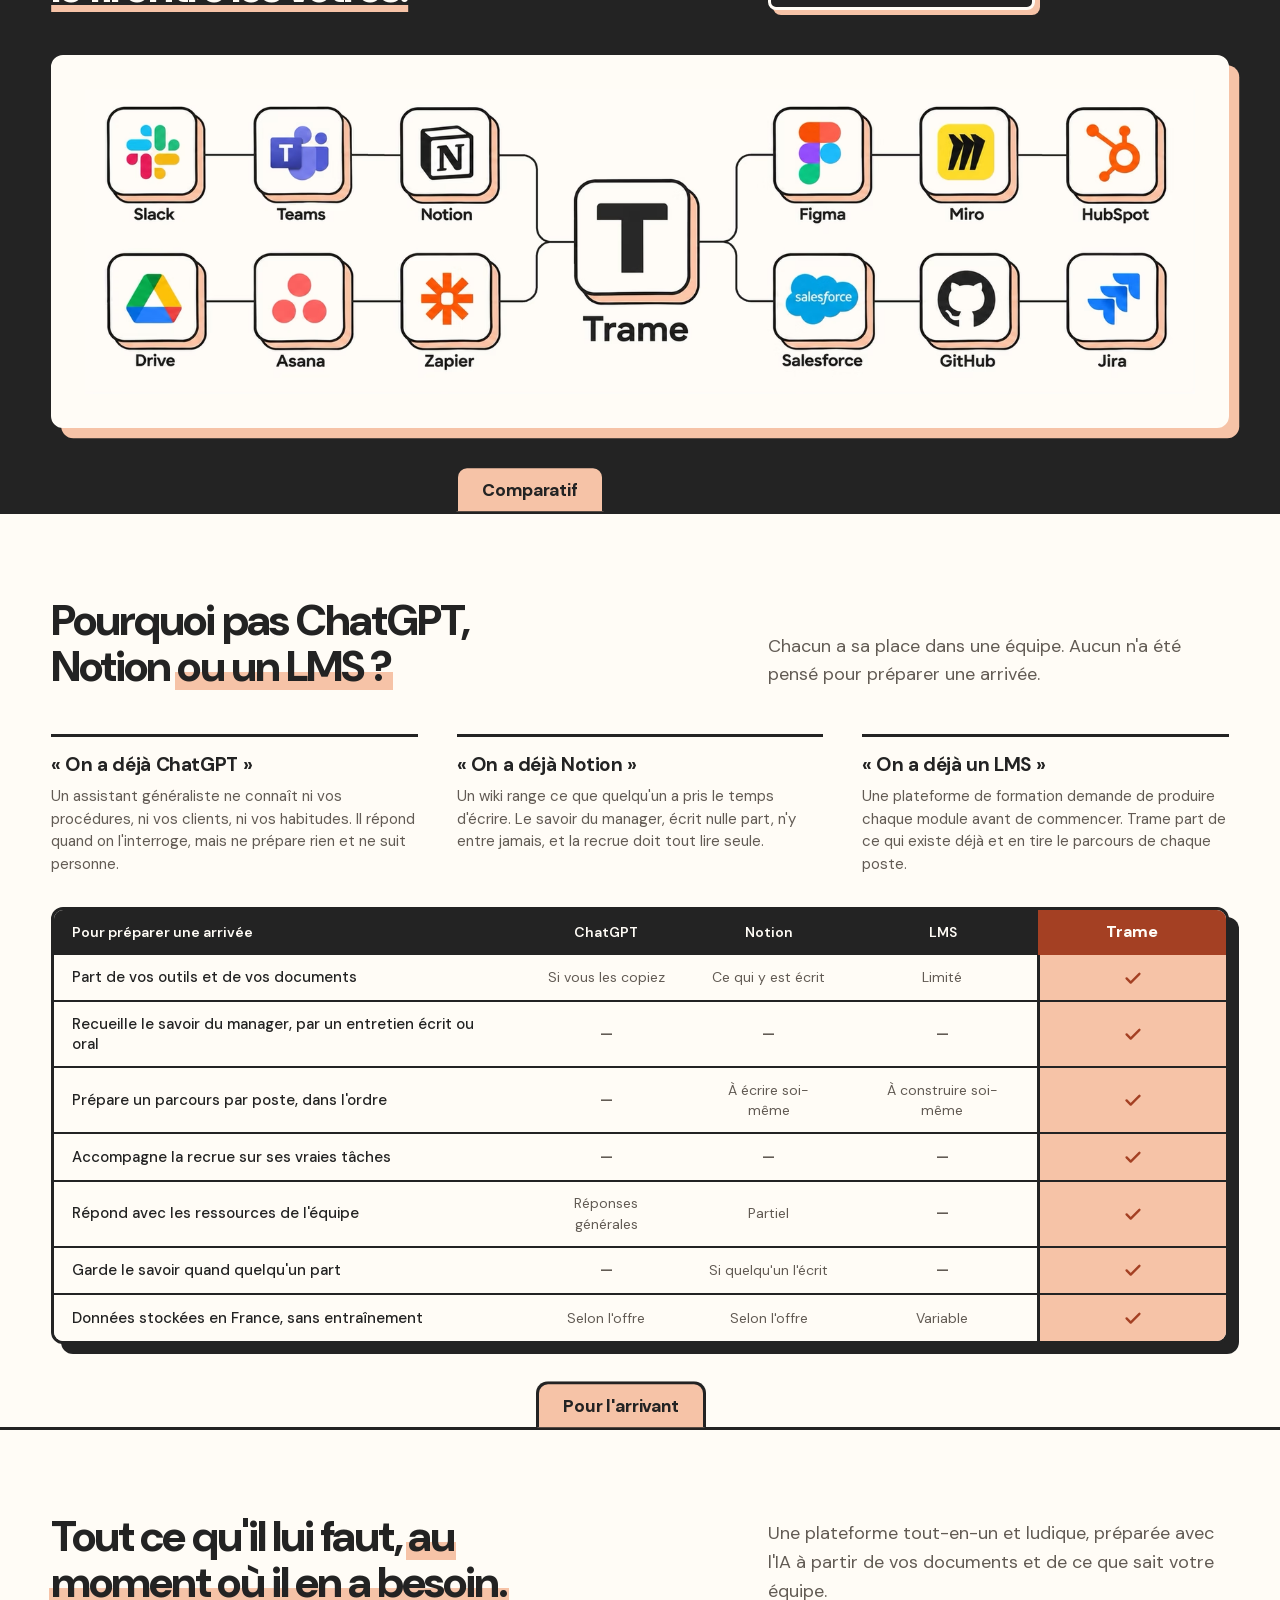
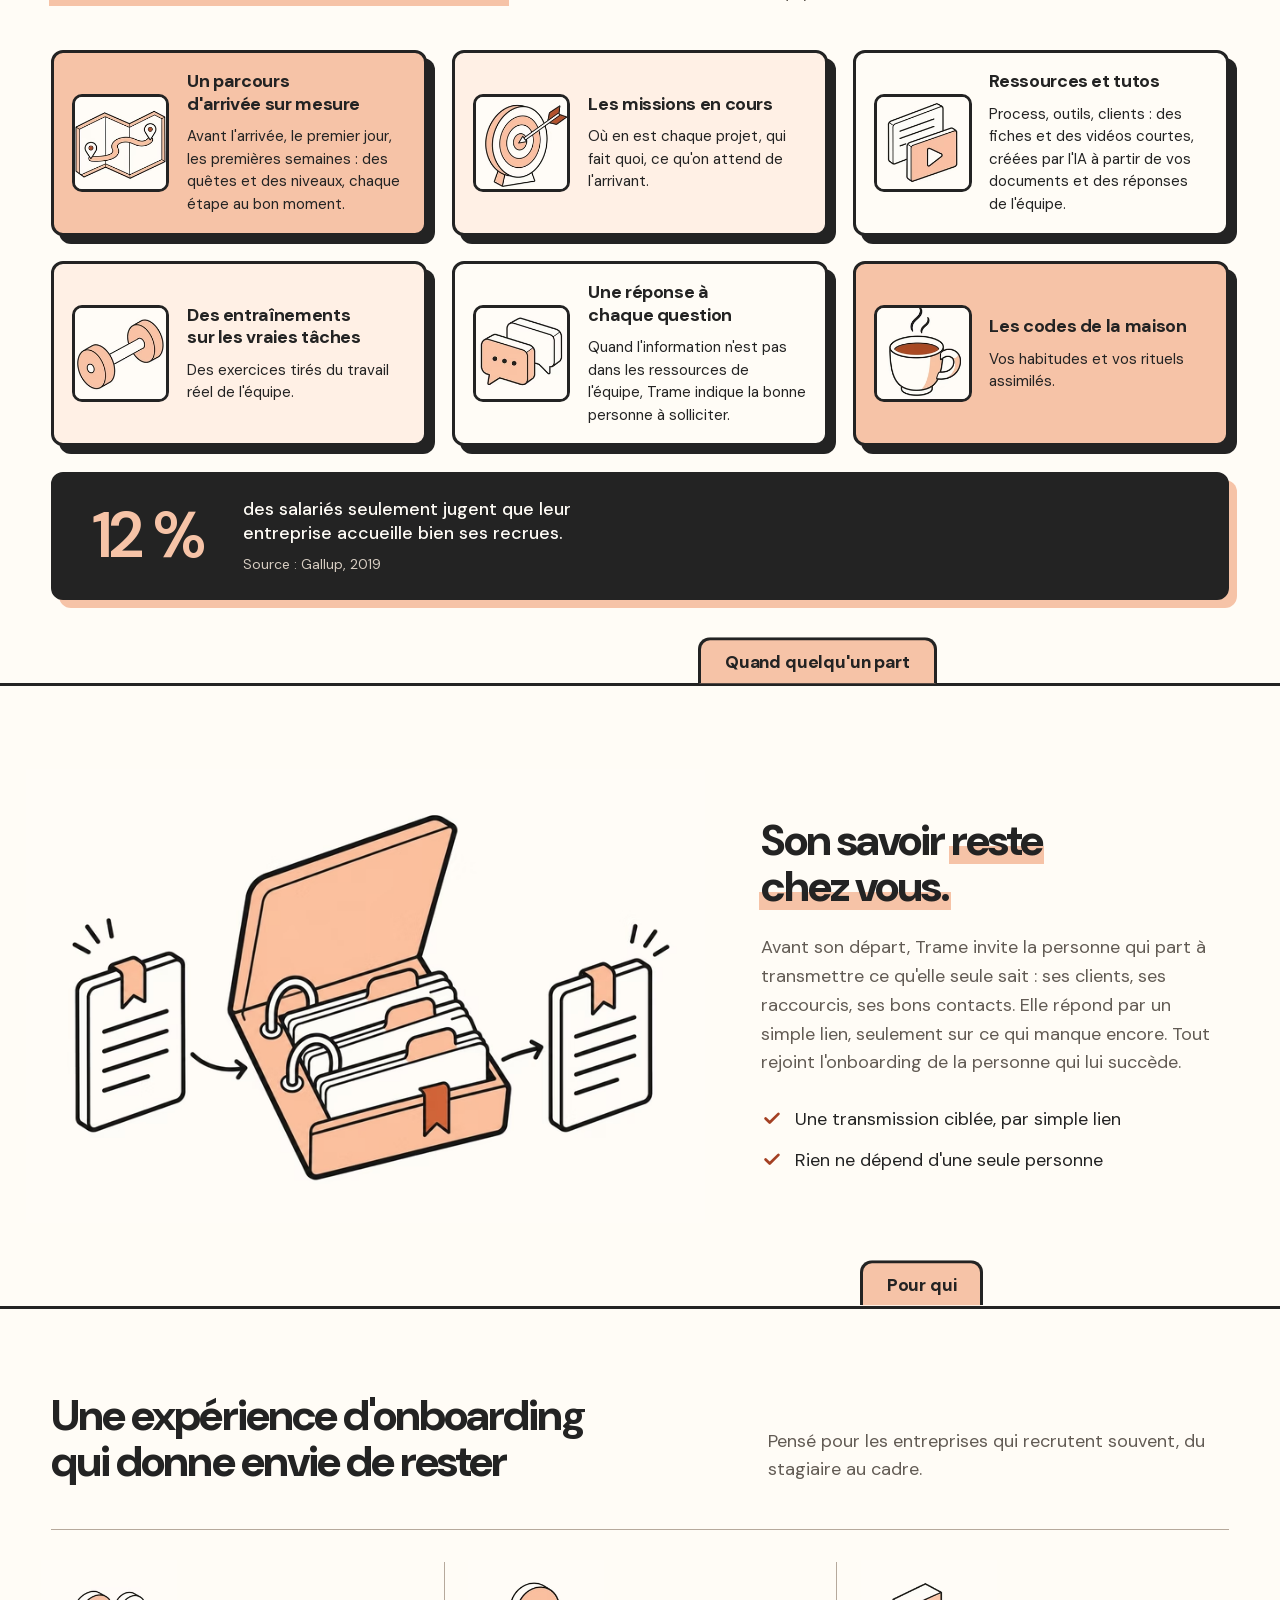
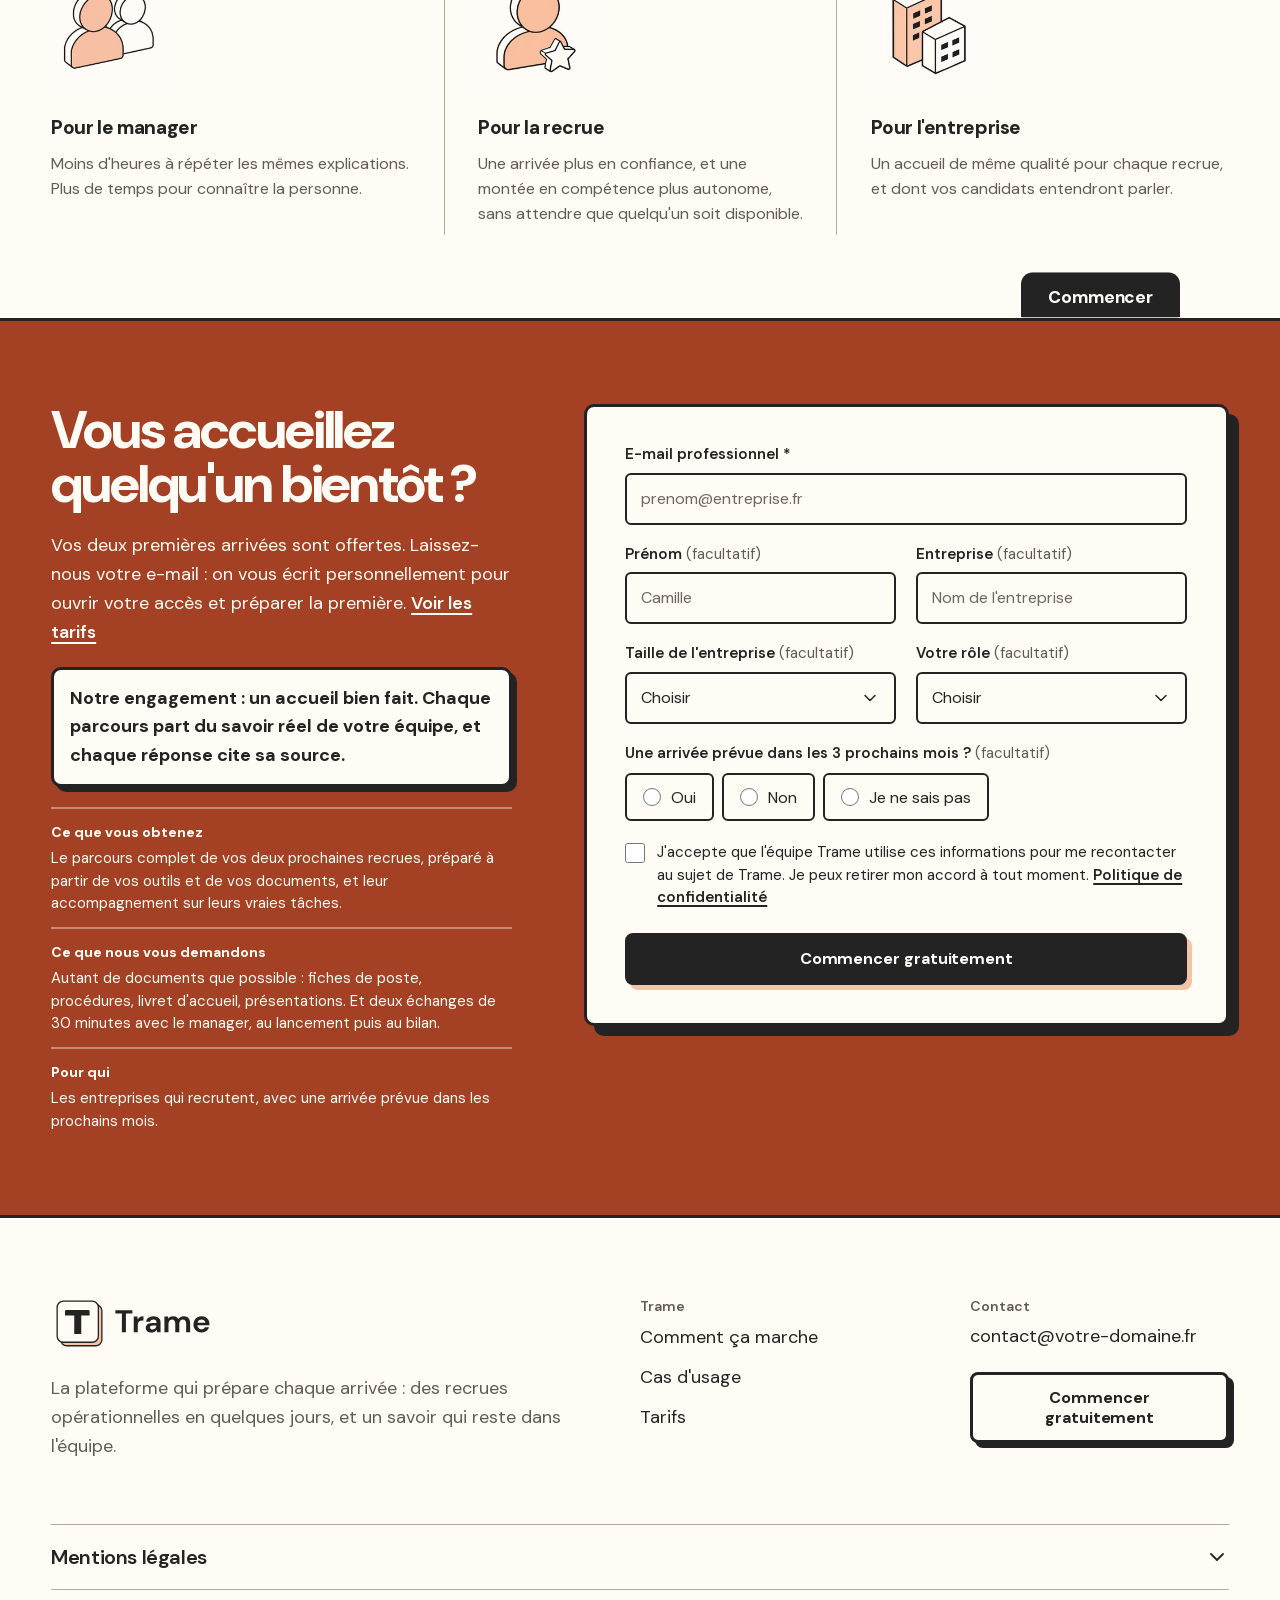
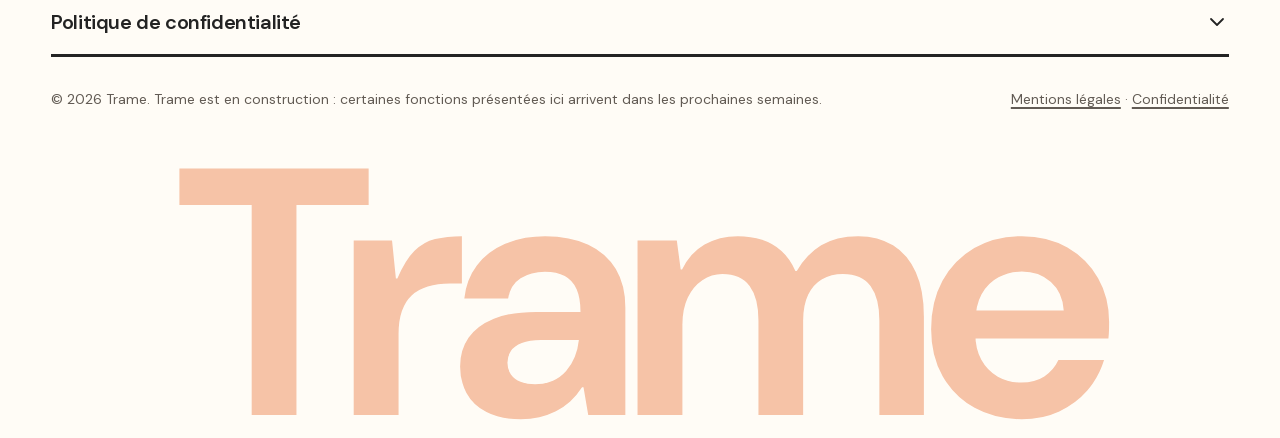
==== commit 03fd55f5: "Home: Trame tells who to ask instead of notifying the colleague Co-Authored-By: Claude Opus 5.5 <nor" ====
--- a/index.html
+++ b/index.html
@@ -159,7 +159,7 @@
               </picture>
             </figure>
             <h3>Donnez à chaque recrue les bons repères</h3>
-            <p>Des quêtes au bon moment, des entraînements sur les vraies tâches, et une réponse à chaque question. Quand l'information n'est pas disponible dans les ressources de l'équipe, Trame prévient le bon collègue.</p>
+            <p>Des quêtes au bon moment, des entraînements sur les vraies tâches, et une réponse à chaque question. Quand l'information n'est pas disponible dans les ressources de l'équipe, Trame indique à qui demander.</p>
             <p class="tag">Parcours de la recrue</p>
           </li>
         </ol>
@@ -251,7 +251,7 @@
         <article class="loom__cell">
           <picture class="picto"><source type="image/avif" srcset="assets/pictogrammes/picto-reponse-240.avif 240w, assets/pictogrammes/picto-reponse-400.avif 400w" sizes="112px"><img src="assets/pictogrammes/picto-reponse-400.jpg" width="400" height="400" loading="lazy" decoding="async" alt=""></picture>
           <h3>Une réponse à chaque question</h3>
-          <p>Quand l'information n'est pas dans les ressources de l'équipe, l'outil prévient le bon collègue plutôt que d'inventer une réponse.</p>
+          <p>Quand l'information n'est pas dans les ressources de l'équipe, Trame indique la bonne personne à solliciter.</p>
         </article>
         <article class="loom__cell">
           <picture class="picto"><source type="image/avif" srcset="assets/pictogrammes/picto-codes-240.avif 240w, assets/pictogrammes/picto-codes-400.avif 400w" sizes="112px"><img src="assets/pictogrammes/picto-codes-400.jpg" width="400" height="400" loading="lazy" decoding="async" alt=""></picture>
